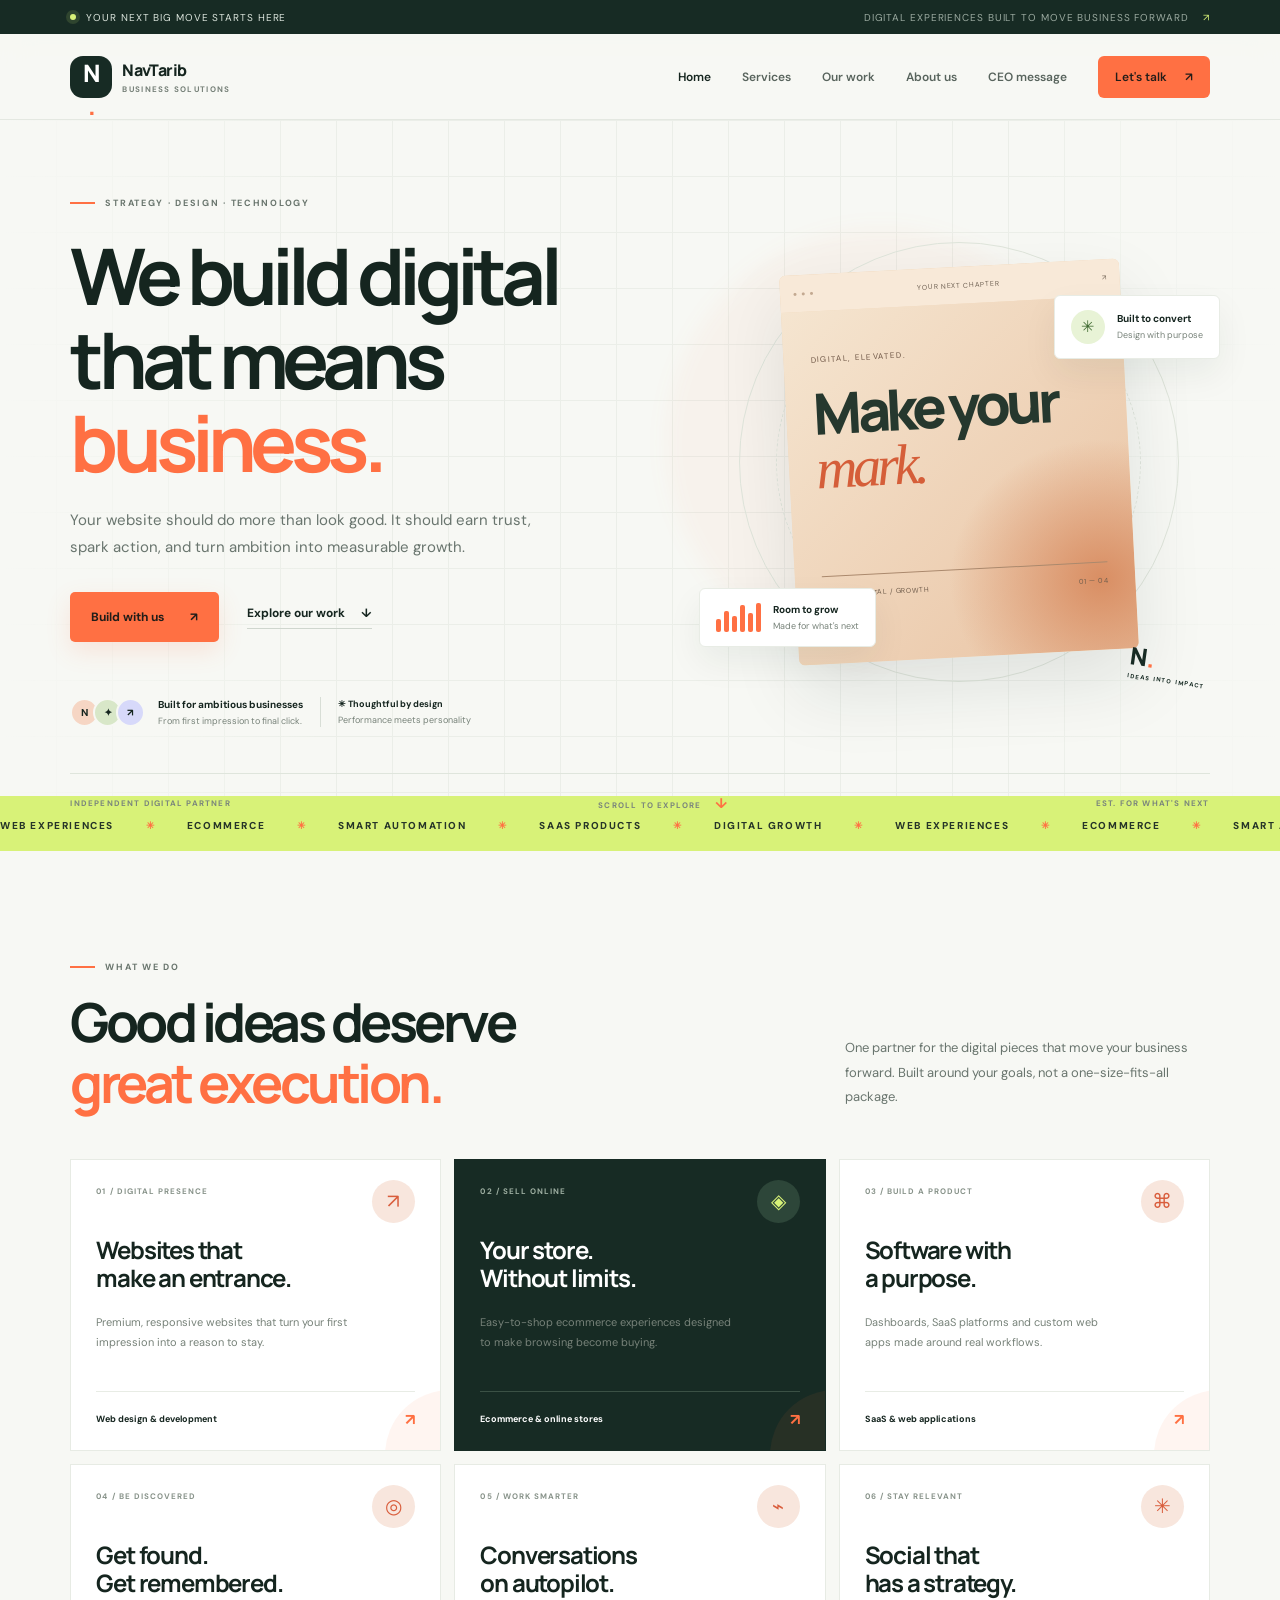
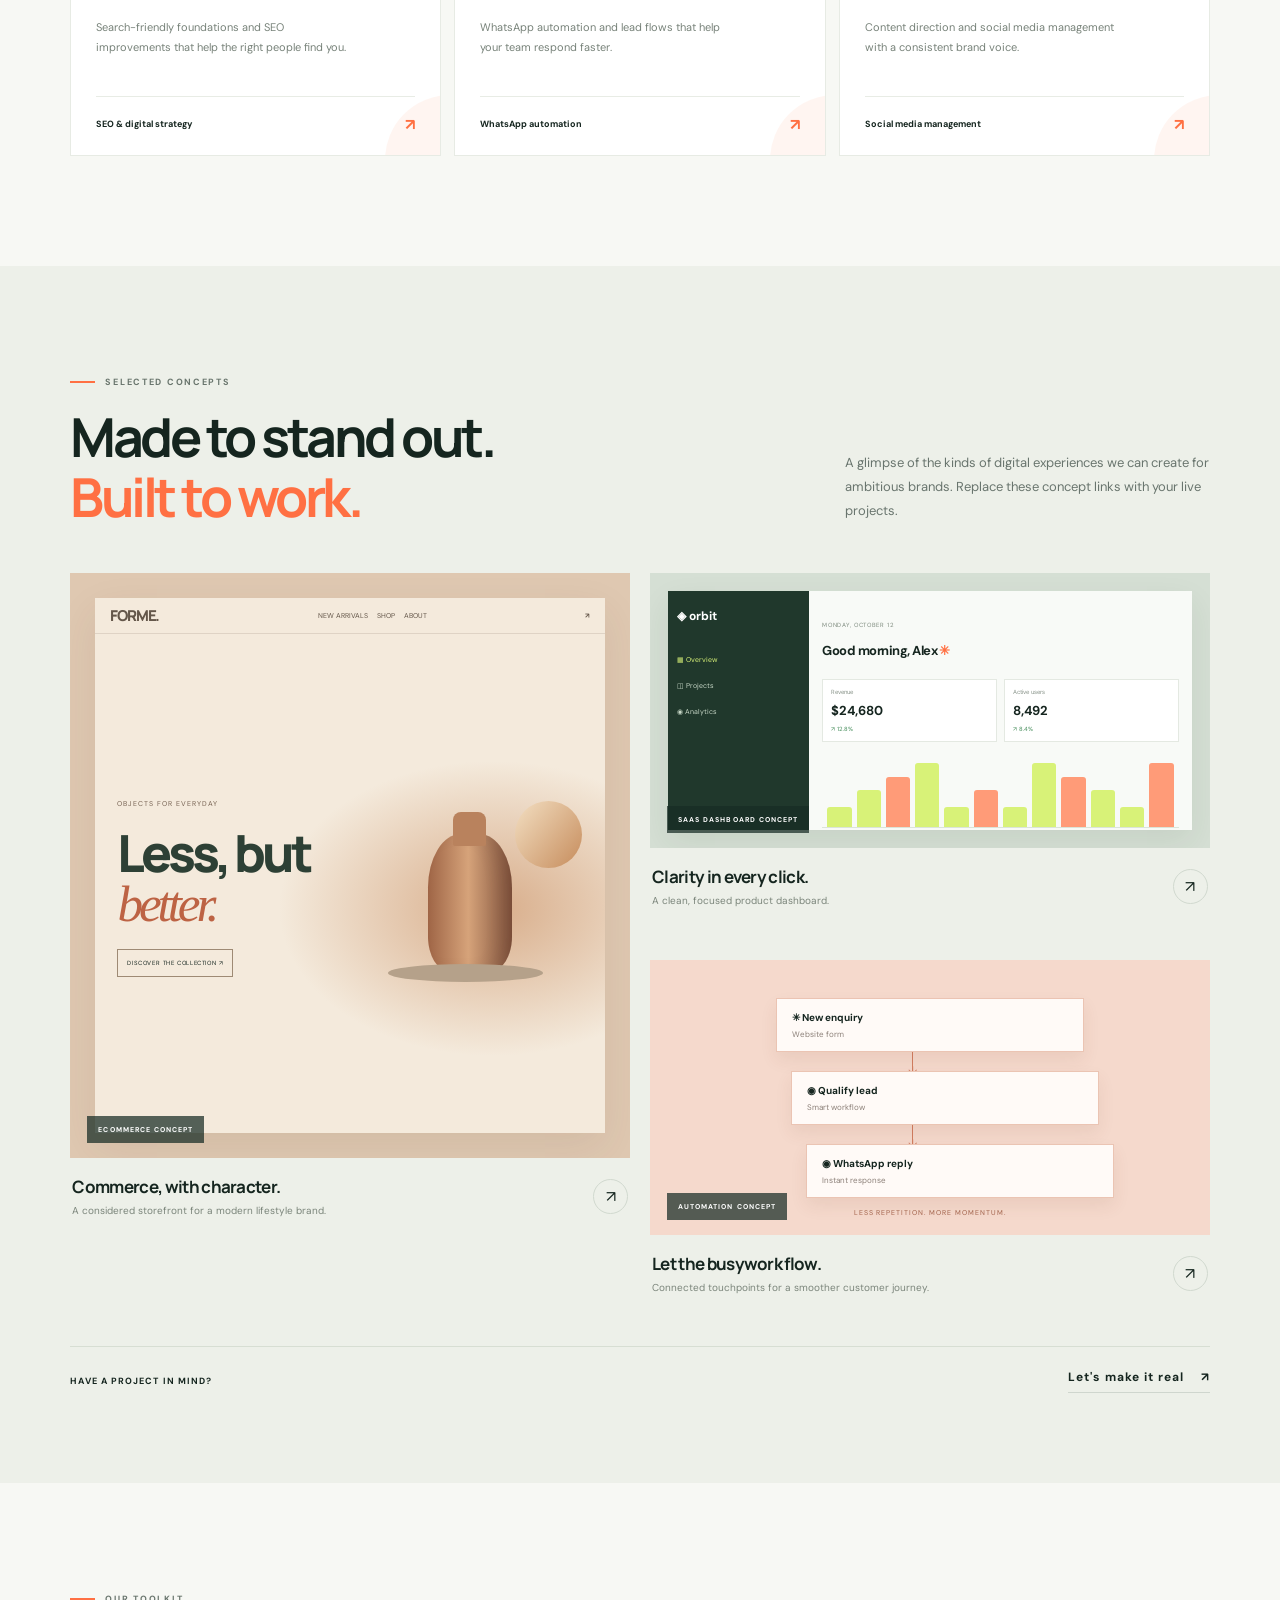
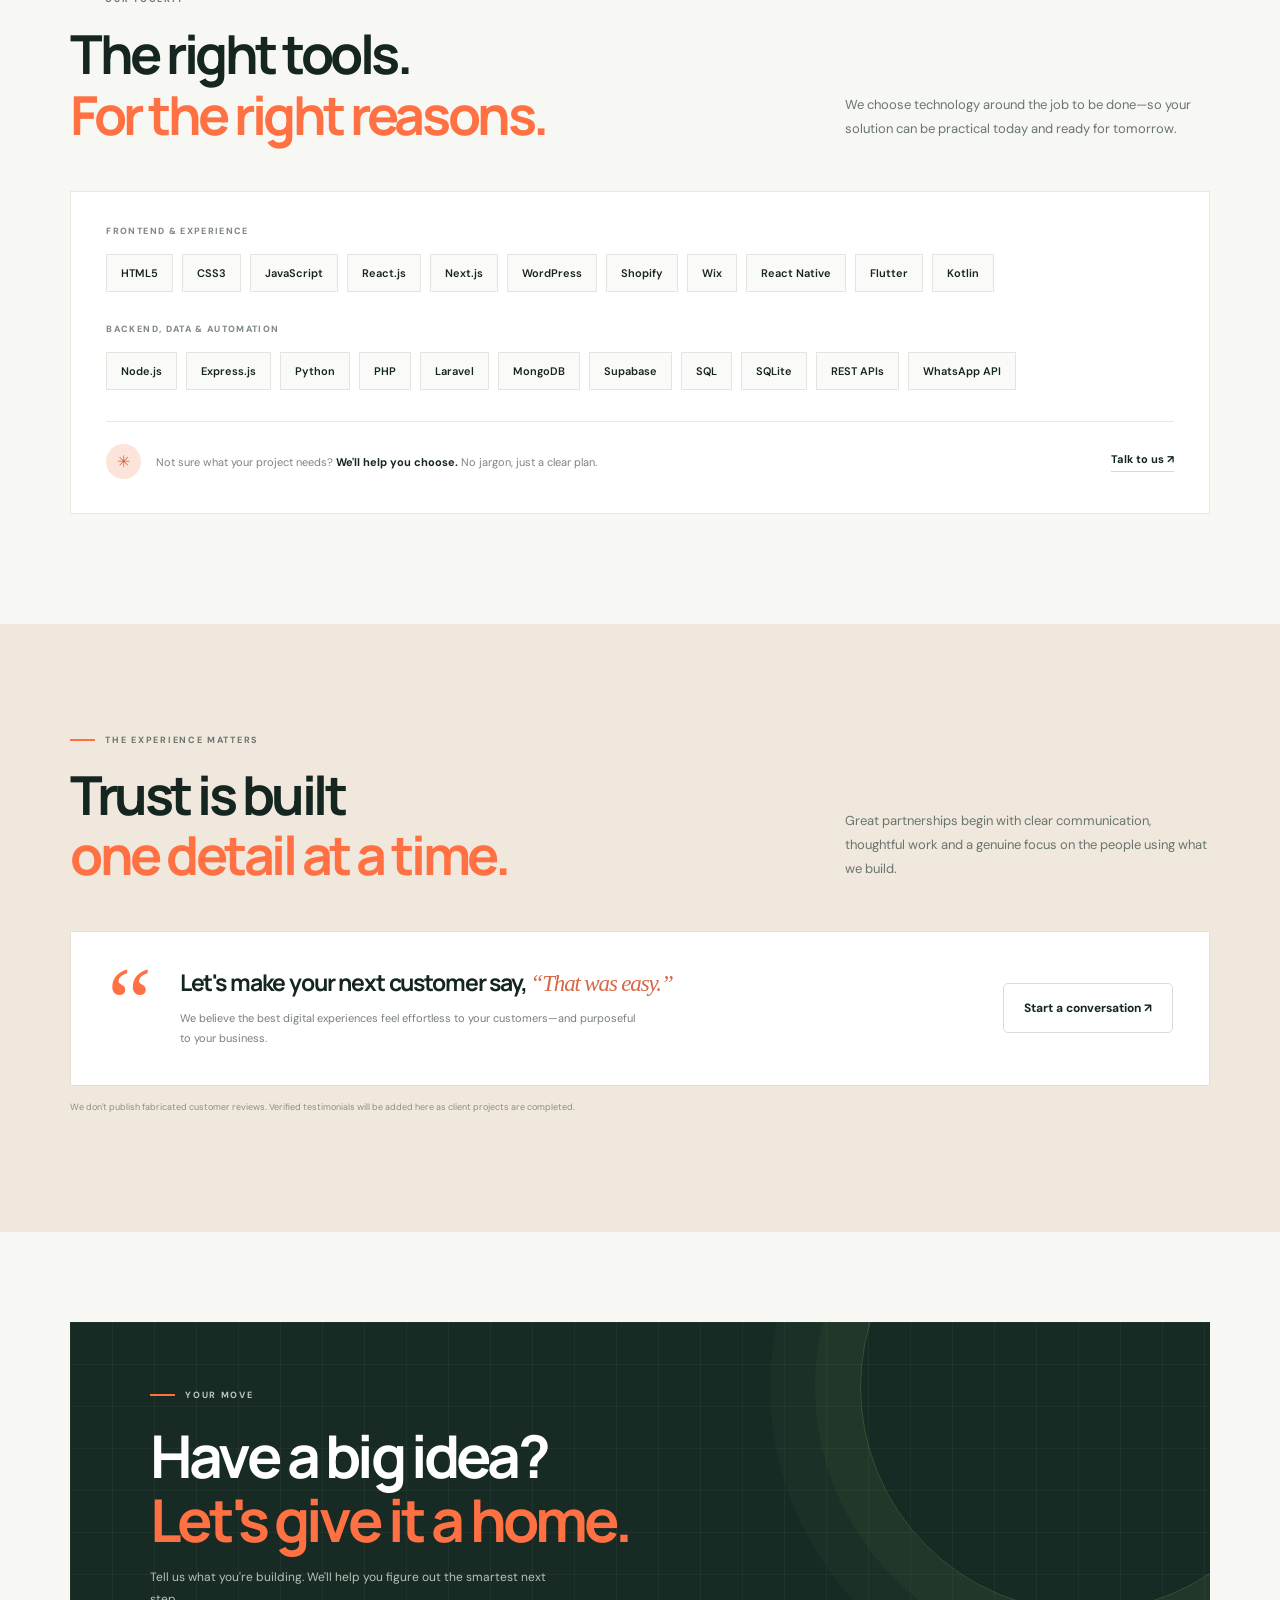
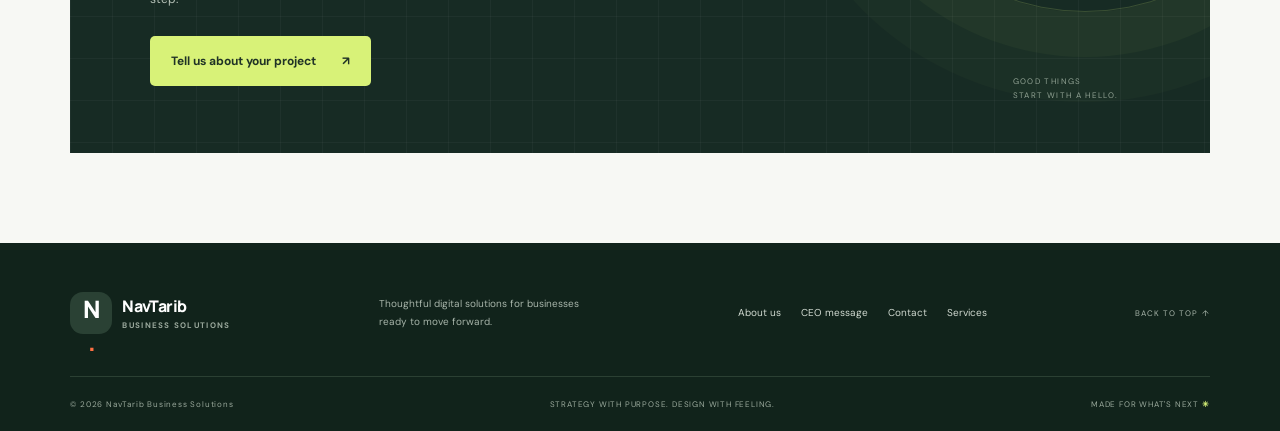
==== index.html @ 59a83b48 "first commit" ====
<!DOCTYPE html>
<html lang="en">
<head>
<meta charset="UTF-8"><meta name="viewport" content="width=device-width, initial-scale=1.0">
<meta name="description" content="NavTarib Business Solutions builds premium websites, ecommerce stores, SaaS products, automation and digital growth systems.">
<title>NavTarib Business Solutions — Digital, Elevated.</title>
<link rel="preconnect" href="https://fonts.googleapis.com"><link rel="preconnect" href="https://fonts.gstatic.com" crossorigin>
<link href="https://fonts.googleapis.com/css2?family=DM+Sans:wght@400;500;600;700&family=Manrope:wght@400;500;600;700;800&display=swap" rel="stylesheet">
<link rel="stylesheet" href="style.css">
</head>
<body>
<div class="announcement"><span class="pulse"></span> Your next big move starts here <span class="announcement-right">Digital experiences built to move business forward <span>↗</span></span></div>
<header class="site-header"><a class="brand" href="index.html"><span class="brand-mark">N<span>.</span></span><span class="brand-copy">NavTarib<small>BUSINESS SOLUTIONS</small></span></a>
<button class="menu-toggle" aria-label="Toggle menu" aria-expanded="false"><i></i><i></i></button>
<nav class="nav"><a class="active" href="index.html">Home</a><a href="#services">Services</a><a href="#work">Our work</a><a href="about.html">About us</a><a href="ceo.html">CEO message</a><a href="contact.html" class="nav-cta">Let's talk <span>↗</span></a></nav></header>
<main>
<section class="hero section-wrap"><div class="hero-grid"></div><div class="hero-copy reveal"><div class="eyebrow"><span class="eyebrow-line"></span> STRATEGY · DESIGN · TECHNOLOGY</div><h1>We build digital<br>that means <em>business.</em></h1><p class="hero-lead">Your website should do more than look good. It should earn trust, spark action, and turn ambition into measurable growth.</p><div class="hero-actions"><a class="btn btn-primary" href="contact.html">Build with us <span>↗</span></a><a class="text-link" href="#work">Explore our work <span>↓</span></a></div><div class="hero-proof"><div class="avatar-stack"><span>N</span><span>✦</span><span>↗</span></div><div><strong>Built for ambitious businesses</strong><small>From first impression to final click.</small></div><div class="proof-divider"></div><div class="proof-rating"><strong>✳ Thoughtful by design</strong><small>Performance meets personality</small></div></div></div>
<div class="hero-visual reveal delay-2"><div class="visual-orbit orbit-one"></div><div class="visual-orbit orbit-two"></div><div class="hero-card main-preview"><div class="preview-top"><span class="preview-dots">● ● ●</span><span>YOUR NEXT CHAPTER</span><span>↗</span></div><div class="preview-content"><div class="preview-kicker">DIGITAL, ELEVATED.</div><div class="preview-head">Make your<br><em>mark.</em></div><div class="preview-bar"></div><div class="preview-foot"><span>BRAND / DIGITAL / GROWTH</span><span>01 — 04</span></div></div></div><div class="float-card float-top"><span class="float-icon">✳</span><div><strong>Built to convert</strong><small>Design with purpose</small></div></div><div class="float-card float-bottom"><div class="mini-chart"><i></i><i></i><i></i><i></i><i></i><i></i></div><div><strong>Room to grow</strong><small>Made for what's next</small></div></div><div class="hero-stamp">N<span>.</span><small>IDEAS INTO IMPACT</small></div></div>
<div class="hero-bottom"><span>INDEPENDENT DIGITAL PARTNER</span><span class="scroll-cue">SCROLL TO EXPLORE <b>↓</b></span><span>EST. FOR WHAT'S NEXT</span></div></section>
<section class="ticker" aria-label="Our capabilities"><div class="ticker-track"><span>WEB EXPERIENCES <b>✳</b> ECOMMERCE <b>✳</b> SMART AUTOMATION <b>✳</b> SAAS PRODUCTS <b>✳</b> DIGITAL GROWTH <b>✳</b> WEB EXPERIENCES <b>✳</b> ECOMMERCE <b>✳</b> SMART AUTOMATION <b>✳</b> SAAS PRODUCTS <b>✳</b> DIGITAL GROWTH <b>✳</b></span></div></section>
<section id="services" class="section-wrap section-pad"><div class="section-heading reveal"><div><div class="eyebrow"><span class="eyebrow-line"></span> WHAT WE DO</div><h2>Good ideas deserve<br><em>great execution.</em></h2></div><p>One partner for the digital pieces that move your business forward. Built around your goals, not a one-size-fits-all package.</p></div>
<div class="services-grid">
<a class="service-card reveal" href="https://cleaninghome.vercel.app"><div class="service-num">01 / DIGITAL PRESENCE</div><div class="service-icon">↗</div><h3>Websites that<br>make an entrance.</h3><p>Premium, responsive websites that turn your first impression into a reason to stay.</p><div class="service-bottom"><span>Web design & development</span><b>↗</b></div><div class="service-glow"></div></a>
<a class="service-card service-dark reveal delay-1" href="https://mart-gravity.vercel.app"><div class="service-num">02 / SELL ONLINE</div><div class="service-icon">◈</div><h3>Your store.<br>Without limits.</h3><p>Easy-to-shop ecommerce experiences designed to make browsing become buying.</p><div class="service-bottom"><span>Ecommerce & online stores</span><b>↗</b></div><div class="service-glow"></div></a>
<a class="service-card reveal delay-2" href="contact.html?service=SaaS"><div class="service-num">03 / BUILD A PRODUCT</div><div class="service-icon">⌘</div><h3>Software with<br>a purpose.</h3><p>Dashboards, SaaS platforms and custom web apps made around real workflows.</p><div class="service-bottom"><span>SaaS & web applications</span><b>↗</b></div><div class="service-glow"></div></a>
<a class="service-card reveal" href="contact.html?service=SEO"><div class="service-num">04 / BE DISCOVERED</div><div class="service-icon">◎</div><h3>Get found.<br>Get remembered.</h3><p>Search-friendly foundations and SEO improvements that help the right people find you.</p><div class="service-bottom"><span>SEO & digital strategy</span><b>↗</b></div><div class="service-glow"></div></a>
<a class="service-card reveal delay-1" href="contact.html?service=WhatsApp%20Automation"><div class="service-num">05 / WORK SMARTER</div><div class="service-icon">⌁</div><h3>Conversations<br>on autopilot.</h3><p>WhatsApp automation and lead flows that help your team respond faster.</p><div class="service-bottom"><span>WhatsApp automation</span><b>↗</b></div><div class="service-glow"></div></a>
<a class="service-card reveal delay-2" href="https://jotdownnotes.vercel.app"><div class="service-num">06 / STAY RELEVANT</div><div class="service-icon">✳</div><h3>Social that<br>has a strategy.</h3><p>Content direction and social media management with a consistent brand voice.</p><div class="service-bottom"><span>Social media management</span><b>↗</b></div><div class="service-glow"></div></a>
</div></section>
<section id="work" class="work-section"><div class="section-wrap section-pad"><div class="section-heading reveal"><div><div class="eyebrow"><span class="eyebrow-line"></span> SELECTED CONCEPTS</div><h2>Made to stand out.<br><em>Built to work.</em></h2></div><p>A glimpse of the kinds of digital experiences we can create for ambitious brands. Replace these concept links with your live projects.</p></div>
<div class="projects-grid">
<a class="project project-large reveal" href="#" data-project="ecommerce"><div class="project-art art-commerce"><div class="art-window"><div class="art-nav"><b>FORME.</b><span>NEW ARRIVALS　 SHOP　 ABOUT</span><b>↗</b></div><div class="art-commerce-body"><div><small>OBJECTS FOR EVERYDAY</small><h3>Less, but<br><i>better.</i></h3><span class="art-pill">DISCOVER THE COLLECTION ↗</span></div><div class="product-sculpture"><div class="sculpture-vase"></div><div class="sculpture-orb"></div><div class="sculpture-base"></div></div></div></div><span class="project-tag">ECOMMERCE CONCEPT</span></div><div class="project-info"><div><h3>Commerce, with character.</h3><p>A considered storefront for a modern lifestyle brand.</p></div><span class="project-arrow">↗</span></div></a>
<a class="project reveal delay-1" href="#" data-project="saas"><div class="project-art art-saas"><div class="saas-window"><div class="saas-sidebar"><b>◈ orbit</b><span>▦ Overview</span><span>◫ Projects</span><span>◉ Analytics</span></div><div class="saas-main"><small>MONDAY, OCTOBER 12</small><h3>Good morning, Alex <span>✳</span></h3><div class="saas-stats"><div><small>Revenue</small><b>$24,680</b><i>↗ 12.8%</i></div><div><small>Active users</small><b>8,492</b><i>↗ 8.4%</i></div></div><div class="chart-bars"><i></i><i></i><i></i><i></i><i></i><i></i><i></i><i></i><i></i><i></i><i></i><i></i></div></div></div><span class="project-tag">SAAS DASHBOARD CONCEPT</span></div><div class="project-info"><div><h3>Clarity in every click.</h3><p>A clean, focused product dashboard.</p></div><span class="project-arrow">↗</span></div></a>
<a class="project reveal" href="#" data-project="automation"><div class="project-art art-automation"><div class="flow-node node-one">✳ New enquiry <small>Website form</small></div><div class="flow-line"></div><div class="flow-node node-two">◉ Qualify lead <small>Smart workflow</small></div><div class="flow-line"></div><div class="flow-node node-three">◉ WhatsApp reply <small>Instant response</small></div><div class="flow-caption">LESS REPETITION. MORE MOMENTUM.</div><span class="project-tag">AUTOMATION CONCEPT</span></div><div class="project-info"><div><h3>Let the busywork flow.</h3><p>Connected touchpoints for a smoother customer journey.</p></div><span class="project-arrow">↗</span></div></a>
</div><div class="work-foot reveal"><span>HAVE A PROJECT IN MIND?</span><a class="text-link" href="contact.html">Let's make it real <span>↗</span></a></div></div></section>
<section class="tech-section section-wrap section-pad"><div class="section-heading reveal"><div><div class="eyebrow"><span class="eyebrow-line"></span> OUR TOOLKIT</div><h2>The right tools.<br><em>For the right reasons.</em></h2></div><p>We choose technology around the job to be done—so your solution can be practical today and ready for tomorrow.</p></div><div class="tech-panel reveal"><div class="tech-label">FRONTEND & EXPERIENCE</div><div class="tech-list"><span>HTML5</span><span>CSS3</span><span>JavaScript</span><span>React.js</span><span>Next.js</span><span>WordPress</span><span>Shopify</span><span>Wix</span><span>React Native</span><span>Flutter</span><span>Kotlin</span></div><div class="tech-label">BACKEND, DATA & AUTOMATION</div><div class="tech-list"><span>Node.js</span><span>Express.js</span><span>Python</span><span>PHP</span><span>Laravel</span><span>MongoDB</span><span>Supabase</span><span>SQL</span><span>SQLite</span><span>REST APIs</span><span>WhatsApp API</span></div><div class="tech-note"><span class="tech-note-icon">✳</span><p>Not sure what your project needs? <strong>We'll help you choose.</strong> No jargon, just a clear plan.</p><a href="contact.html">Talk to us ↗</a></div></div></section>
<section class="testimonial-section"><div class="section-wrap section-pad"><div class="section-heading reveal"><div><div class="eyebrow"><span class="eyebrow-line"></span> THE EXPERIENCE MATTERS</div><h2>Trust is built<br><em>one detail at a time.</em></h2></div><p>Great partnerships begin with clear communication, thoughtful work and a genuine focus on the people using what we build.</p></div><div class="testimonial-note reveal"><div class="quote-mark">“</div><div><h3>Let's make your next customer say, <em>“That was easy.”</em></h3><p>We believe the best digital experiences feel effortless to your customers—and purposeful to your business.</p></div><a class="btn btn-outline" href="contact.html">Start a conversation ↗</a></div><p class="trust-disclaimer">We don't publish fabricated customer reviews. Verified testimonials will be added here as client projects are completed.</p></div></section>
<section class="cta-section section-wrap"><div class="cta-box reveal"><div class="cta-orb"></div><div class="eyebrow"><span class="eyebrow-line"></span> YOUR MOVE</div><h2>Have a big idea?<br><em>Let's give it a home.</em></h2><p>Tell us what you're building. We'll help you figure out the smartest next step.</p><a class="btn btn-light" href="contact.html">Tell us about your project <span>↗</span></a><span class="cta-side-note">GOOD THINGS<br>START WITH A HELLO.</span></div></section>
</main>
<footer class="footer"><div class="footer-main section-wrap"><a class="brand brand-footer" href="index.html"><span class="brand-mark">N<span>.</span></span><span class="brand-copy">NavTarib<small>BUSINESS SOLUTIONS</small></span></a><p>Thoughtful digital solutions for businesses ready to move forward.</p><div class="footer-links"><a href="about.html">About us</a><a href="ceo.html">CEO message</a><a href="contact.html">Contact</a><a href="#services">Services</a></div><a class="back-top" href="#">BACK TO TOP ↑</a></div><div class="footer-bottom section-wrap"><span>© <span id="year"></span> NavTarib Business Solutions</span><span>STRATEGY WITH PURPOSE. DESIGN WITH FEELING.</span><span>MADE FOR WHAT'S NEXT <b>✳</b></span></div></footer>
<script src="script.js"></script></body></html>
---- style.css ----
:root {
  --ink: #15251f;
  --muted: #69756e;
  --paper: #f7f8f4;
  --white: #fff;
  --orange: #ff7043;
  --orange2: #ff9168;
  --line: #e1e6df;
  --dark: #172b24;
  --lime: #d8f278;
  --font: "DM Sans", sans-serif;
  --display: "Manrope", sans-serif;
}
* {
  box-sizing: border-box;
}
html {
  scroll-behavior: smooth;
  scroll-padding-top: 100px;
}
body {
  margin: 0;
  background: var(--paper);
  color: var(--ink);
  font-family: var(--font);
  -webkit-font-smoothing: antialiased;
}
body.menu-open {
  overflow: hidden;
}
a {
  color: inherit;
  text-decoration: none;
}
button,
input,
textarea,
select {
  font: inherit;
}
.announcement {
  height: 34px;
  background: var(--dark);
  color: #dce5dd;
  padding: 0 max(5.5vw, 24px);
  display: flex;
  align-items: center;
  gap: 10px;
  font-size: 10px;
  letter-spacing: 0.09em;
  text-transform: uppercase;
}
.announcement-right {
  margin-left: auto;
  color: #9baaa0;
}
.announcement-right span {
  color: var(--lime);
  margin-left: 10px;
}
.pulse {
  width: 6px;
  height: 6px;
  background: var(--lime);
  border-radius: 50%;
  box-shadow: 0 0 0 4px #d8f27820;
}
.site-header {
  height: 86px;
  padding: 0 max(5.5vw, 24px);
  display: flex;
  align-items: center;
  justify-content: space-between;
  border-bottom: 1px solid #e4e8e1;
  background: #f7f8f4ed;
  position: sticky;
  top: 0;
  z-index: 20;
  backdrop-filter: blur(16px);
}
.brand {
  display: flex;
  align-items: center;
  gap: 10px;
}
.brand-mark {
  width: 42px;
  height: 42px;
  background: var(--dark);
  color: white;
  display: grid;
  place-items: center;
  font: 800 24px var(--display);
  border-radius: 13px;
  letter-spacing: -0.08em;
}
.brand-mark span {
  color: var(--orange);
}
.brand-copy {
  font: 800 16px var(--display);
  letter-spacing: -0.04em;
}
.brand-copy small {
  display: block;
  font: 700 8px var(--font);
  letter-spacing: 0.16em;
  color: #768078;
  margin-top: 3px;
}
.nav {
  display: flex;
  align-items: center;
  gap: 31px;
  font-size: 12px;
  font-weight: 600;
  color: #58645d;
}
.nav > a:not(.nav-cta) {
  transition: color 0.2s;
}
.nav > a:hover,
.nav > a.active {
  color: var(--ink);
}
.nav-cta {
  padding: 13px 17px;
  background: var(--orange);
  border-radius: 6px;
  color: #241d19 !important;
  transition:
    transform 0.25s,
    background 0.25s;
}
.nav-cta:hover {
  background: var(--orange2);
  transform: translateY(-2px);
}
.nav-cta span {
  margin-left: 15px;
}
.menu-toggle {
  display: none;
  background: none;
  border: 0;
}
.section-wrap {
  width: min(1180px, 89%);
  margin-inline: auto;
}
.hero {
  min-height: 650px;
  padding-top: 77px;
  position: relative;
  display: grid;
  grid-template-columns: 1fr 0.88fr;
  align-items: center;
  gap: 6%;
  isolation: isolate;
}
.hero-grid {
  position: absolute;
  inset: 0 -6.2%;
  z-index: -2;
  opacity: 0.48;
  background-image:
    linear-gradient(#dfe5dc 1px, transparent 1px),
    linear-gradient(90deg, #dfe5dc 1px, transparent 1px);
  background-size: 56px 56px;
  mask-image: linear-gradient(
    90deg,
    transparent,
    black 25%,
    black 80%,
    transparent
  );
}
.hero:before {
  content: "";
  position: absolute;
  width: 430px;
  height: 430px;
  background: #ff70430b;
  filter: blur(10px);
  border-radius: 50%;
  right: 10%;
  top: 16%;
  z-index: -1;
}
.eyebrow {
  display: flex;
  align-items: center;
  gap: 10px;
  font-size: 9px;
  letter-spacing: 0.19em;
  font-weight: 700;
  color: #69756d;
}
.eyebrow-line {
  width: 25px;
  height: 2px;
  background: var(--orange);
  display: inline-block;
}
.hero h1,
.inner-hero h1,
.contact-intro h1 {
  font: 700 clamp(49px, 6.1vw, 79px)/1.07 var(--display);
  letter-spacing: -0.075em;
  margin: 25px 0 22px;
}
.hero h1 em,
.section-heading h2 em,
.inner-hero h1 em,
.story-statement h2 em,
.cta-box h2 em,
.contact-intro h1 em {
  font-style: normal;
  color: var(--orange);
}
.hero-lead {
  max-width: 480px;
  color: var(--muted);
  font-size: 15px;
  line-height: 1.85;
}
.hero-actions {
  display: flex;
  align-items: center;
  gap: 28px;
  margin-top: 30px;
}
.btn {
  display: inline-flex;
  align-items: center;
  justify-content: center;
  gap: 26px;
  padding: 16px 20px;
  font-size: 12px;
  font-weight: 700;
  border: 1px solid transparent;
  border-radius: 5px;
  transition:
    transform 0.25s,
    background 0.25s,
    box-shadow 0.25s;
  cursor: pointer;
}
.btn:hover {
  transform: translateY(-3px);
}
.btn-primary {
  background: var(--orange);
  color: #211d19;
  box-shadow: 0 9px 25px #ff704325;
}
.btn-primary:hover {
  background: var(--orange2);
  box-shadow: 0 12px 30px #ff704345;
}
.text-link {
  font-size: 12px;
  font-weight: 700;
  display: inline-flex;
  gap: 16px;
  align-items: center;
  border-bottom: 1px solid #cfd6ce;
  padding: 0 0 7px;
  transition: gap 0.2s;
}
.text-link:hover {
  gap: 23px;
}
.hero-proof {
  display: flex;
  align-items: center;
  gap: 13px;
  margin-top: 55px;
}
.avatar-stack {
  display: flex;
}
.avatar-stack span {
  width: 29px;
  height: 29px;
  border-radius: 50%;
  border: 2px solid var(--paper);
  display: grid;
  place-items: center;
  margin-left: -6px;
  background: #d8e7c8;
  font-size: 10px;
  font-weight: 800;
}
.avatar-stack span:first-child {
  margin-left: 0;
  background: #f6d6c4;
}
.avatar-stack span:last-child {
  background: #d7d9fa;
}
.hero-proof strong,
.float-card strong {
  display: block;
  font-size: 10px;
}
.hero-proof small,
.float-card small {
  display: block;
  color: #778279;
  font-size: 9px;
  margin-top: 4px;
}
.proof-divider {
  height: 30px;
  width: 1px;
  background: #d8ded6;
  margin: 0 4px;
}
.proof-rating strong {
  font-size: 9px;
}
.hero-visual {
  height: 475px;
  position: relative;
  display: grid;
  place-items: center;
}
.visual-orbit {
  position: absolute;
  border: 1px solid #dfe5db;
  border-radius: 50%;
  width: 440px;
  height: 440px;
  animation: spin 45s linear infinite;
}
.orbit-two {
  width: 365px;
  height: 365px;
  border-style: dashed;
  animation-direction: reverse;
  animation-duration: 55s;
}
.main-preview {
  position: relative;
  width: min(340px, 80%);
  height: 390px;
  background: #f1d9bd;
  border-radius: 6px;
  box-shadow: 0 30px 70px #172b241a;
  overflow: hidden;
  transform: rotate(-3deg);
  animation: float 7s ease-in-out infinite;
}
.preview-top {
  height: 37px;
  background: #f8e9d8;
  display: flex;
  align-items: center;
  justify-content: space-between;
  padding: 0 13px;
  font-size: 7px;
  letter-spacing: 0.1em;
  color: #726456;
}
.preview-dots {
  font-size: 7px;
  color: #c3a991;
  letter-spacing: 1px;
}
.preview-content {
  padding: 43px 27px;
  height: calc(100% - 37px);
  background:
    radial-gradient(ellipse at 90% 80%, #d98e63 0, transparent 35%),
    linear-gradient(135deg, #f5e5d0, #e9c3a3);
}
.preview-kicker {
  font-size: 8px;
  letter-spacing: 0.17em;
  color: #6f5746;
}
.preview-head {
  font: 800 57px/0.95 var(--display);
  letter-spacing: -0.08em;
  margin-top: 21px;
  color: #26382e;
}
.preview-head em {
  font-family: Georgia, serif;
  font-weight: 400;
  color: #d55e39;
}
.preview-bar {
  height: 1px;
  background: #ab896d;
  margin-top: 80px;
}
.preview-foot {
  display: flex;
  justify-content: space-between;
  font-size: 7px;
  letter-spacing: 0.08em;
  margin-top: 13px;
  color: #715e4d;
}
.float-card {
  position: absolute;
  background: #fff;
  padding: 14px 16px;
  display: flex;
  align-items: center;
  gap: 12px;
  border: 1px solid #e8ece5;
  border-radius: 6px;
  box-shadow: 0 15px 35px #172b2410;
  animation: float 6s ease-in-out infinite;
}
.float-top {
  top: 70px;
  right: -10px;
}
.float-bottom {
  bottom: 53px;
  left: -9px;
  animation-delay: -2s;
}
.float-icon {
  width: 34px;
  height: 34px;
  border-radius: 50%;
  background: #e8f3d6;
  display: grid;
  place-items: center;
  color: #3f6a31;
}
.mini-chart {
  display: flex;
  align-items: end;
  gap: 3px;
  height: 29px;
}
.mini-chart i {
  width: 5px;
  background: var(--orange);
  height: 45%;
  border-radius: 2px;
}
.mini-chart i:nth-child(2) {
  height: 70%;
}
.mini-chart i:nth-child(3) {
  height: 53%;
}
.mini-chart i:nth-child(4) {
  height: 90%;
}
.mini-chart i:nth-child(5) {
  height: 65%;
}
.mini-chart i:nth-child(6) {
  height: 100%;
}
.hero-stamp {
  position: absolute;
  right: 2px;
  bottom: 15px;
  font: 800 24px var(--display);
  color: var(--dark);
  transform: rotate(8deg);
}
.hero-stamp span {
  color: var(--orange);
}
.hero-stamp small {
  display: block;
  font: 700 6px var(--font);
  letter-spacing: 0.2em;
}
.hero-bottom {
  grid-column: 1/-1;
  display: flex;
  justify-content: space-between;
  align-items: center;
  padding: 20px 0;
  border-top: 1px solid #dfe5dc;
  margin-top: 10px;
  font-size: 8px;
  font-weight: 700;
  letter-spacing: 0.15em;
  color: #7a857c;
}
.scroll-cue b {
  color: var(--orange);
  font-size: 14px;
  margin-left: 10px;
}
.ticker {
  background: var(--lime);
  overflow: hidden;
  padding: 17px 0;
  color: #263528;
}
.ticker-track {
  white-space: nowrap;
  animation: ticker 32s linear infinite;
}
.ticker-track span {
  font-size: 10px;
  font-weight: 800;
  letter-spacing: 0.16em;
}
.ticker-track b {
  margin: 0 28px;
  color: #ff7043;
}
.section-pad {
  padding-top: 110px;
  padding-bottom: 110px;
}
.section-heading {
  display: flex;
  align-items: end;
  justify-content: space-between;
  gap: 40px;
  margin-bottom: 45px;
}
.section-heading h2,
.story-statement h2 {
  font: 700 clamp(36px, 4.2vw, 54px)/1.13 var(--display);
  letter-spacing: -0.065em;
  margin: 19px 0 0;
}
.section-heading > p {
  max-width: 365px;
  color: var(--muted);
  font-size: 13px;
  line-height: 1.85;
  margin: 0 0 5px;
}
.services-grid {
  display: grid;
  grid-template-columns: repeat(3, 1fr);
  gap: 13px;
}
.service-card {
  min-height: 292px;
  background: #fff;
  border: 1px solid #e7ebe4;
  padding: 26px 25px 20px;
  position: relative;
  overflow: hidden;
  display: flex;
  flex-direction: column;
  transition:
    transform 0.35s,
    border-color 0.3s,
    box-shadow 0.3s;
}
.service-card:hover {
  transform: translateY(-7px);
  border-color: #ffb29b;
  box-shadow: 0 20px 45px #172b240b;
}
.service-dark {
  background: var(--dark);
  color: white;
  border-color: var(--dark);
}
.service-dark p {
  color: #b2beb4;
}
.service-num {
  font-size: 8px;
  letter-spacing: 0.13em;
  font-weight: 700;
  color: #88938a;
}
.service-dark .service-num {
  color: #9eafa2;
}
.service-icon {
  position: absolute;
  right: 25px;
  top: 20px;
  width: 43px;
  height: 43px;
  border-radius: 50%;
  display: grid;
  place-items: center;
  background: #f8e6dd;
  color: #d95d3c;
  font-size: 20px;
}
.service-dark .service-icon {
  background: #2d4639;
  color: var(--lime);
}
.service-card h3 {
  font: 700 24px/1.18 var(--display);
  letter-spacing: -0.05em;
  margin: 40px 0 10px;
  position: relative;
}
.service-card p {
  font-size: 11px;
  line-height: 1.8;
  color: #778279;
  max-width: 260px;
  position: relative;
}
.service-bottom {
  display: flex;
  justify-content: space-between;
  align-items: center;
  margin-top: auto;
  padding-top: 17px;
  border-top: 1px solid #e8ece5;
  font-size: 9px;
  font-weight: 700;
}
.service-dark .service-bottom {
  border-color: #3b5145;
}
.service-bottom b {
  font-size: 16px;
  color: var(--orange);
  transition: transform 0.2s;
}
.service-card:hover .service-bottom b {
  transform: translate(3px, -3px);
}
.service-glow {
  position: absolute;
  width: 130px;
  height: 130px;
  border-radius: 50%;
  background: #ff704312;
  right: -75px;
  bottom: -70px;
  transition: transform 0.4s;
}
.service-card:hover .service-glow {
  transform: scale(2.5);
}
.work-section {
  background: #edf0e9;
}
.work-section .section-pad {
  padding-bottom: 90px;
}
.projects-grid {
  display: grid;
  grid-template-columns: 1fr 1fr;
  gap: 36px 20px;
}
.project {
  display: block;
  min-width: 0;
}
.project-large {
  grid-row: span 2;
}
.project-art {
  height: 275px;
  position: relative;
  overflow: hidden;
  display: flex;
  align-items: center;
  justify-content: center;
}
.project-large .project-art {
  height: 585px;
}
.art-commerce {
  background: #dfc8b1;
}
.art-window {
  position: absolute;
  inset: 25px;
  background: #f4eadc;
  box-shadow: 0 15px 40px #493a2a17;
  overflow: hidden;
}
.art-nav {
  height: 36px;
  border-bottom: 1px solid #dfd3c5;
  display: flex;
  align-items: center;
  justify-content: space-between;
  padding: 0 15px;
  font-size: 7px;
  color: #64574a;
}
.art-nav b:first-child {
  font: 800 15px var(--display);
  letter-spacing: -0.08em;
}
.art-commerce-body {
  height: calc(100% - 36px);
  padding: 37px 22px;
  display: flex;
  justify-content: space-between;
  align-items: center;
  background:
    radial-gradient(ellipse at 78% 55%, #d8ad8a 0, transparent 38%), #f4eadc;
}
.art-commerce-body small {
  font-size: 7px;
  letter-spacing: 0.14em;
  color: #786454;
}
.art-commerce-body h3 {
  font: 800 clamp(32px, 4vw, 58px)/0.95 var(--display);
  letter-spacing: -0.08em;
  color: #2d4035;
  margin: 17px 0 20px;
}
.art-commerce-body h3 i {
  font-family: Georgia, serif;
  color: #bd6344;
  font-weight: 400;
}
.art-pill {
  display: inline-block;
  border: 1px solid #9e8a74;
  padding: 9px;
  font-size: 6px;
  letter-spacing: 0.1em;
}
.product-sculpture {
  position: relative;
  width: 45%;
  height: 230px;
}
.sculpture-vase {
  position: absolute;
  bottom: 28px;
  left: 26%;
  width: 84px;
  height: 137px;
  border-radius: 39% 39% 25% 25%;
  background: linear-gradient(90deg, #9f6546, #d6a37a 48%, #7f513b);
  box-shadow: inset -12px 0 15px #4c2d221c;
}
.sculpture-vase:before {
  content: "";
  position: absolute;
  width: 33px;
  height: 34px;
  top: -22px;
  left: 25px;
  background: #b9825d;
  border-radius: 8px 8px 2px 2px;
}
.sculpture-orb {
  position: absolute;
  width: 67px;
  height: 67px;
  border-radius: 50%;
  background: linear-gradient(130deg, #f3dfc2, #c68c5c);
  top: 32px;
  right: 1px;
}
.sculpture-base {
  position: absolute;
  bottom: 17px;
  left: 7%;
  width: 155px;
  height: 18px;
  background: #b5a18a;
  border-radius: 50%;
}
.project-tag {
  position: absolute;
  bottom: 15px;
  left: 17px;
  color: #fff;
  font-size: 7px;
  letter-spacing: 0.15em;
  font-weight: 700;
  background: #172b24b8;
  padding: 9px 11px;
}
.art-saas {
  background: #d5dfd4;
}
.saas-window {
  position: absolute;
  inset: 18px;
  background: #f8faf7;
  display: flex;
  box-shadow: 0 12px 30px #273b2a15;
}
.saas-sidebar {
  width: 27%;
  background: #20382c;
  color: #c8d8c8;
  display: flex;
  flex-direction: column;
  gap: 17px;
  padding: 17px 9px;
  font-size: 7px;
}
.saas-sidebar b {
  color: white;
  font-size: 12px;
  margin-bottom: 14px;
}
.saas-sidebar span:first-of-type {
  color: #d8f278;
}
.saas-main {
  padding: 20px 13px;
  flex: 1;
  min-width: 0;
}
.saas-main > small {
  font-size: 6px;
  color: #7c897d;
  letter-spacing: 0.1em;
}
.saas-main h3 {
  font-size: 13px;
  letter-spacing: -0.04em;
  margin: 10px 0 20px;
}
.saas-main h3 span {
  color: #ff7043;
}
.saas-stats {
  display: flex;
  gap: 7px;
}
.saas-stats div {
  background: white;
  border: 1px solid #e4e9e2;
  padding: 8px;
  flex: 1;
  min-width: 0;
}
.saas-stats small,
.saas-stats b,
.saas-stats i {
  display: block;
}
.saas-stats small {
  font-size: 6px;
  color: #89948a;
}
.saas-stats b {
  font-size: 13px;
  margin: 6px 0;
}
.saas-stats i {
  font-size: 6px;
  color: #438c59;
  font-style: normal;
}
.chart-bars {
  height: 68px;
  display: flex;
  align-items: end;
  gap: 5px;
  border-bottom: 1px solid #dbe4d9;
  margin-top: 18px;
  padding: 0 5px;
}
.chart-bars i {
  flex: 1;
  background: #d8f278;
  height: 30%;
  border-radius: 3px 3px 0 0;
}
.chart-bars i:nth-child(3n) {
  height: 75%;
  background: #ff9b78;
}
.chart-bars i:nth-child(2n) {
  height: 55%;
}
.chart-bars i:nth-child(4n) {
  height: 95%;
}
.art-automation {
  background: #f5d9cc;
  flex-direction: column;
  gap: 0;
}
.flow-node {
  width: 55%;
  background: #fffaf7;
  border: 1px solid #ebc4b3;
  padding: 12px 15px;
  font-size: 10px;
  font-weight: 700;
  box-shadow: 0 8px 16px #6d382015;
  z-index: 1;
}
.flow-node small {
  display: block;
  font-size: 8px;
  color: #8c8079;
  font-weight: 400;
  margin-top: 5px;
}
.node-two {
  margin-left: 30px;
}
.node-three {
  margin-left: 60px;
}
.flow-line {
  height: 19px;
  width: 1px;
  background: #d17d60;
  margin-left: -35px;
  position: relative;
}
.flow-line:after {
  content: "↓";
  position: absolute;
  bottom: -6px;
  left: -4px;
  color: #d17d60;
  font-size: 11px;
}
.flow-caption {
  position: absolute;
  bottom: 18px;
  font-size: 7px;
  letter-spacing: 0.14em;
  color: #a2634b;
}
.project-info {
  display: flex;
  justify-content: space-between;
  align-items: center;
  padding: 17px 2px;
}
.project-info h3 {
  font: 700 17px var(--display);
  letter-spacing: -0.04em;
  margin: 0 0 6px;
}
.project-info p {
  font-size: 10px;
  color: #7b857b;
  margin: 0;
}
.project-arrow {
  width: 35px;
  height: 35px;
  border: 1px solid #d1d9cf;
  border-radius: 50%;
  display: grid;
  place-items: center;
  transition: all 0.2s;
}
.project:hover .project-arrow {
  background: var(--orange);
  border-color: var(--orange);
  transform: rotate(45deg);
}
.work-foot {
  border-top: 1px solid #d7ded3;
  margin-top: 35px;
  padding-top: 22px;
  display: flex;
  align-items: center;
  justify-content: space-between;
  font-size: 9px;
  letter-spacing: 0.12em;
  font-weight: 700;
}
.tech-panel {
  background: #fff;
  border: 1px solid #e5eae2;
  padding: 33px 35px;
}
.tech-label {
  font-size: 9px;
  font-weight: 800;
  letter-spacing: 0.15em;
  color: #7e897f;
  margin-bottom: 17px;
}
.tech-list {
  display: flex;
  flex-wrap: wrap;
  gap: 9px;
  margin-bottom: 31px;
}
.tech-list span {
  border: 1px solid #e1e7de;
  padding: 11px 14px;
  font-size: 11px;
  font-weight: 600;
  background: #fafbf8;
  transition:
    background 0.2s,
    border-color 0.2s,
    transform 0.2s;
}
.tech-list span:hover {
  background: #eaf3d8;
  border-color: #c4d9a2;
  transform: translateY(-2px);
}
.tech-note {
  border-top: 1px solid #e7ebe5;
  padding-top: 22px;
  display: flex;
  align-items: center;
  gap: 15px;
}
.tech-note-icon {
  width: 35px;
  height: 35px;
  border-radius: 50%;
  background: #fce4da;
  color: #dd6543;
  display: grid;
  place-items: center;
}
.tech-note p {
  font-size: 11px;
  color: #7b857c;
  flex: 1;
}
.tech-note p strong {
  color: var(--ink);
}
.tech-note > a {
  font-size: 11px;
  font-weight: 700;
  border-bottom: 1px solid #d4dbd1;
  padding-bottom: 5px;
}
.testimonial-section {
  background: #f0e7dd;
}
.testimonial-note {
  padding: 36px;
  background: #fff;
  display: flex;
  align-items: center;
  gap: 28px;
  border: 1px solid #eaded1;
}
.quote-mark {
  font:
    100px/0.7 Georgia,
    serif;
  color: var(--orange);
  align-self: flex-start;
}
.testimonial-note > div:nth-child(2) {
  flex: 1;
}
.testimonial-note h3 {
  font: 700 23px/1.3 var(--display);
  letter-spacing: -0.05em;
  margin: 0 0 10px;
}
.testimonial-note h3 em {
  font-family: Georgia, serif;
  font-weight: 400;
  color: #d86745;
}
.testimonial-note p {
  font-size: 11px;
  color: #778078;
  line-height: 1.8;
  margin: 0;
  max-width: 460px;
}
.btn-outline {
  border-color: #d6ded4;
  background: transparent;
  white-space: nowrap;
}
.btn-outline:hover {
  background: #f7f8f4;
}
.trust-disclaimer {
  font-size: 9px;
  color: #8a8e85;
  margin-top: 15px;
}
.cta-section {
  padding-top: 90px;
  padding-bottom: 90px;
}
.cta-box {
  background: var(--dark);
  color: white;
  padding: 67px 7%;
  position: relative;
  overflow: hidden;
  isolation: isolate;
}
.cta-box:before {
  content: "";
  position: absolute;
  inset: 0;
  background-image:
    linear-gradient(#ffffff09 1px, transparent 1px),
    linear-gradient(90deg, #ffffff09 1px, transparent 1px);
  background-size: 42px 42px;
  z-index: -1;
}
.cta-orb {
  position: absolute;
  right: -100px;
  top: -160px;
  width: 450px;
  height: 450px;
  border-radius: 50%;
  border: 1px solid #d8f2782e;
  box-shadow:
    0 0 0 45px #d8f27809,
    0 0 0 90px #d8f27806;
  z-index: -1;
}
.cta-box .eyebrow {
  color: #bdc9bd;
}
.cta-box h2 {
  font: 700 clamp(37px, 5vw, 59px)/1.1 var(--display);
  letter-spacing: -0.065em;
  margin: 23px 0 14px;
}
.cta-box > p {
  font-size: 12px;
  color: #b6c2b8;
  max-width: 420px;
  line-height: 1.8;
  margin-bottom: 25px;
}
.btn-light {
  background: var(--lime);
  color: #203326;
}
.btn-light:hover {
  background: #e5ff9c;
}
.cta-side-note {
  position: absolute;
  right: 8%;
  bottom: 50px;
  color: #90a193;
  font-size: 8px;
  letter-spacing: 0.17em;
  line-height: 1.8;
}
.footer {
  background: #11231b;
  color: #fff;
}
.footer-main {
  padding-top: 42px;
  padding-bottom: 35px;
  display: flex;
  align-items: center;
  justify-content: space-between;
  gap: 25px;
}
.brand-footer .brand-mark {
  background: #2a4134;
}
.brand-footer .brand-copy small {
  color: #9ba99d;
}
.footer-main > p {
  font-size: 10px;
  color: #a7b4a9;
  max-width: 210px;
  line-height: 1.8;
}
.footer-links {
  display: flex;
  gap: 20px;
  font-size: 10px;
  color: #d0d9d0;
}
.footer-links a:hover {
  color: var(--lime);
}
.back-top {
  font-size: 8px;
  letter-spacing: 0.13em;
  color: #a7b4a9;
}
.footer-bottom {
  border-top: 1px solid #2b4033;
  min-height: 55px;
  display: flex;
  align-items: center;
  justify-content: space-between;
  font-size: 8px;
  letter-spacing: 0.1em;
  color: #9aa99c;
}
.footer-bottom b {
  color: var(--lime);
}
.inner-hero {
  padding-top: 100px;
  padding-bottom: 45px;
  min-height: 420px;
  position: relative;
  background-image:
    linear-gradient(#dfe5dc80 1px, transparent 1px),
    linear-gradient(90deg, #dfe5dc80 1px, transparent 1px);
  background-size: 55px 55px;
  background-position: 0 40px;
}
.inner-hero h1 {
  font-size: clamp(52px, 7vw, 86px);
  margin-top: 28px;
}
.inner-hero > p {
  max-width: 550px;
  color: var(--muted);
  font-size: 15px;
  line-height: 1.9;
}
.inner-hero-bottom {
  display: flex;
  justify-content: space-between;
  margin-top: 75px;
  padding-top: 17px;
  border-top: 1px solid #d9e0d6;
  font-size: 8px;
  letter-spacing: 0.16em;
  font-weight: 700;
  color: #7d887e;
}
.about-story {
  display: grid;
  grid-template-columns: 1fr 1fr;
  gap: 10%;
  border-top: 1px solid var(--line);
}
.story-copy {
  padding-top: 34px;
}
.story-copy p {
  font-size: 14px;
  color: #68746b;
  line-height: 2;
  margin-top: 0;
  margin-bottom: 22px;
}
.story-copy .text-link {
  margin-top: 10px;
}
.values-section {
  background: #edf0e9;
}
.values-grid {
  display: grid;
  grid-template-columns: repeat(3, 1fr);
  gap: 15px;
}
.value-card {
  background: #fff;
  padding: 29px;
  min-height: 205px;
  border: 1px solid #e1e8de;
}
.value-card > span {
  font-size: 10px;
  color: var(--orange);
  font-weight: 800;
}
.value-card h3 {
  font: 700 21px var(--display);
  letter-spacing: -0.04em;
  margin: 30px 0 10px;
}
.value-card p {
  font-size: 11px;
  color: #788278;
  line-height: 1.8;
}
.ceo-hero {
  background-color: #f4eee7;
  background-image:
    linear-gradient(#e8ddd2 1px, transparent 1px),
    linear-gradient(90deg, #e8ddd2 1px, transparent 1px);
}
.ceo-message {
  display: grid;
  grid-template-columns: 0.75fr 1.25fr;
  gap: 10%;
  align-items: start;
}
.ceo-portrait {
  min-height: 400px;
  background: #d9c2ab;
  position: sticky;
  top: 120px;
  overflow: hidden;
  display: flex;
  align-items: center;
  justify-content: center;
  flex-direction: column;
}
.ceo-portrait:before,
.ceo-portrait:after {
  content: "";
  position: absolute;
  border: 1px solid #b49378;
  border-radius: 50%;
  width: 270px;
  height: 270px;
}
.ceo-portrait:after {
  width: 340px;
  height: 340px;
  border-style: dashed;
  animation: spin 50s linear infinite;
}
.portrait-monogram {
  font: 800 150px/0.9 var(--display);
  letter-spacing: -0.12em;
  color: #253a2d;
  z-index: 1;
}
.portrait-monogram span {
  color: var(--orange);
}
.portrait-caption {
  z-index: 1;
  text-align: center;
  margin-top: 22px;
  font-size: 10px;
  font-weight: 800;
  letter-spacing: 0.15em;
}
.portrait-caption small {
  display: block;
  font-size: 8px;
  color: #75685b;
  margin-top: 7px;
}
.portrait-decoration {
  position: absolute;
  bottom: 17px;
  left: 17px;
  font-size: 7px;
  letter-spacing: 0.18em;
  line-height: 1.8;
  color: #8a705a;
}
.message-copy .quote-mark {
  font-size: 100px;
}
.message-copy h2 {
  font: 700 33px/1.2 var(--display);
  letter-spacing: -0.06em;
  margin: 10px 0 25px;
}
.message-copy p {
  font-size: 13px;
  line-height: 2;
  color: #68746b;
  margin: 0 0 19px;
}
.signature {
  font:
    italic 29px Georgia,
    serif;
  color: #25392e;
  margin-top: 30px;
}
.signature span {
  display: block;
  font: 700 9px var(--font);
  letter-spacing: 0.12em;
  text-transform: uppercase;
  color: #7b877c;
  margin-top: 8px;
}
.message-copy .btn {
  margin-top: 25px;
}
.contact-hero {
  padding-top: 85px;
  padding-bottom: 110px;
  display: grid;
  grid-template-columns: 0.9fr 1fr;
  gap: 10%;
  align-items: start;
}
.contact-intro h1 {
  font-size: clamp(47px, 5.4vw, 69px);
}
.contact-intro > p {
  font-size: 14px;
  line-height: 1.9;
  color: #748077;
  max-width: 400px;
}
.contact-promise {
  display: flex;
  gap: 13px;
  align-items: center;
  margin-top: 35px;
}
.contact-promise > span {
  width: 40px;
  height: 40px;
  border-radius: 50%;
  background: #e6f0d8;
  color: #4f713c;
  display: grid;
  place-items: center;
}
.contact-promise strong,
.contact-promise small {
  display: block;
}
.contact-promise strong {
  font-size: 11px;
}
.contact-promise small {
  font-size: 10px;
  color: #879087;
  margin-top: 5px;
}
.contact-direct {
  border-top: 1px solid #dfe5dc;
  margin-top: 50px;
  padding-top: 22px;
}
.contact-direct > span {
  display: block;
  font-size: 8px;
  letter-spacing: 0.15em;
  color: #879087;
  font-weight: 700;
  margin-bottom: 12px;
}
.contact-direct > a {
  font-size: 13px;
  font-weight: 700;
  border-bottom: 1px solid #d2d9cf;
  padding-bottom: 6px;
}
.contact-direct small {
  display: block;
  font-size: 9px;
  color: #8b948b;
  margin-top: 12px;
}
.contact-form {
  background: white;
  border: 1px solid #e2e8df;
  padding: 30px;
  box-shadow: 0 18px 45px #172b2408;
}
.form-top {
  display: flex;
  justify-content: space-between;
  border-bottom: 1px solid #e6ebe4;
  padding-bottom: 20px;
  margin-bottom: 24px;
  font-size: 8px;
  font-weight: 800;
  letter-spacing: 0.14em;
}
.form-top span:last-child {
  color: #dd6c4b;
}
.contact-form label {
  display: block;
  font-size: 10px;
  font-weight: 700;
  margin: 19px 0 8px;
}
.contact-form label b {
  color: #e56e4b;
}
.contact-form input,
.contact-form select,
.contact-form textarea {
  width: 100%;
  border: 1px solid #e1e7df;
  background: #fafbf8;
  padding: 13px 12px;
  border-radius: 3px;
  font-size: 11px;
  color: var(--ink);
  outline: none;
  transition:
    border-color 0.2s,
    box-shadow 0.2s;
}
.contact-form input:focus,
.contact-form select:focus,
.contact-form textarea:focus {
  border-color: #f18a6d;
  box-shadow: 0 0 0 3px #ff704315;
}
.contact-form textarea {
  resize: vertical;
}
.form-submit {
  width: 100%;
  margin-top: 22px;
  border: 0;
}
.form-privacy {
  font-size: 9px;
  color: #8a948b;
  line-height: 1.7;
}
.form-status {
  font-size: 10px;
  line-height: 1.7;
  color: #527344;
}
.status-warning {
  color: #a15a2a;
}
.reveal {
  opacity: 0;
  transform: translateY(22px);
  transition:
    opacity 0.75s ease,
    transform 0.75s cubic-bezier(0.2, 0.65, 0.2, 1);
}
.reveal.is-visible {
  opacity: 1;
  transform: translateY(0);
}
.delay-1 {
  transition-delay: 0.12s;
}
.delay-2 {
  transition-delay: 0.23s;
}
@keyframes spin {
  to {
    transform: rotate(360deg);
  }
}
@keyframes float {
  0%,
  100% {
    translate: 0 0;
  }
  50% {
    translate: 0 -10px;
  }
}
@keyframes ticker {
  to {
    transform: translateX(-50%);
  }
}
@media (min-width: 1400px) {
  .hero {
    min-height: 700px;
  }
  .hero-visual {
    height: 530px;
  }
}
@media (max-width: 900px) {
  .nav {
    gap: 17px;
  }
  .nav a {
    font-size: 11px;
  }
  .hero {
    gap: 2%;
    grid-template-columns: 1fr 0.8fr;
  }
  .hero-visual {
    transform: scale(0.9);
  }
  .hero-proof {
    flex-wrap: wrap;
  }
  .proof-rating {
    display: none;
  }
  .services-grid {
    grid-template-columns: repeat(2, 1fr);
  }
  .project-large .project-art {
    height: 520px;
  }
  .footer-main {
    flex-wrap: wrap;
  }
  .contact-hero {
    gap: 5%;
  }
  .testimonial-note {
    gap: 17px;
  }
  .testimonial-note .btn {
    padding: 14px;
    gap: 10px;
  }
}
@media (max-width: 680px) {
  .announcement {
    padding: 0 5.5%;
    font-size: 8px;
  }
  .announcement-right {
    display: none;
  }
  .site-header {
    height: 72px;
  }
  .menu-toggle {
    display: flex;
    flex-direction: column;
    gap: 5px;
    padding: 10px;
    z-index: 22;
  }
  .menu-toggle i {
    width: 23px;
    height: 2px;
    background: var(--dark);
    display: block;
  }
  .nav {
    position: fixed;
    inset: 0;
    background: var(--paper);
    display: flex;
    flex-direction: column;
    justify-content: center;
    gap: 27px;
    transform: translateX(100%);
    transition: transform 0.35s;
    z-index: 21;
    font-size: 17px;
  }
  .nav.nav-open {
    transform: translateX(0);
  }
  .nav a {
    font-size: 16px;
  }
  .nav-cta {
    padding: 16px 22px;
  }
  .section-wrap {
    width: 89%;
  }
  .hero {
    padding-top: 55px;
    display: flex;
    flex-direction: column;
    align-items: stretch;
    gap: 0;
    min-height: auto;
  }
  .hero h1 {
    font-size: clamp(48px, 12vw, 67px);
  }
  .hero-lead {
    font-size: 13px;
  }
  .hero-proof {
    margin-top: 35px;
  }
  .hero-visual {
    height: 390px;
    margin-top: 20px;
    transform: none;
  }
  .main-preview {
    height: 315px;
    width: 265px;
  }
  .preview-content {
    padding: 32px 22px;
  }
  .preview-head {
    font-size: 49px;
  }
  .preview-bar {
    margin-top: 58px;
  }
  .visual-orbit {
    width: 320px;
    height: 320px;
  }
  .orbit-two {
    width: 270px;
    height: 270px;
  }
  .float-top {
    top: 35px;
    right: -3px;
  }
  .float-bottom {
    bottom: 30px;
    left: -3px;
  }
  .hero-stamp {
    right: 4px;
    bottom: 0;
  }
  .hero-bottom {
    margin-top: 15px;
    font-size: 7px;
    gap: 10px;
  }
  .hero-bottom span:first-child {
    max-width: 100px;
  }
  .scroll-cue {
    white-space: nowrap;
  }
  .section-pad {
    padding-top: 75px;
    padding-bottom: 75px;
  }
  .section-heading {
    display: block;
    margin-bottom: 30px;
  }
  .section-heading h2,
  .story-statement h2 {
    font-size: 39px;
  }
  .section-heading > p {
    margin-top: 20px;
    font-size: 12px;
  }
  .services-grid {
    grid-template-columns: 1fr;
    gap: 10px;
  }
  .service-card {
    min-height: 260px;
  }
  .projects-grid {
    grid-template-columns: 1fr;
    gap: 18px;
  }
  .project-large {
    grid-row: auto;
  }
  .project-large .project-art {
    height: 390px;
  }
  .project-art {
    height: 250px;
  }
  .art-window {
    inset: 17px;
  }
  .art-commerce-body {
    padding: 25px 13px;
  }
  .art-commerce-body h3 {
    font-size: 39px;
  }
  .product-sculpture {
    transform: scale(0.8);
    transform-origin: center;
  }
  .project-info h3 {
    font-size: 15px;
  }
  .tech-panel {
    padding: 23px 18px;
  }
  .tech-list {
    gap: 7px;
  }
  .tech-list span {
    font-size: 10px;
    padding: 10px;
  }
  .tech-note {
    flex-wrap: wrap;
    align-items: flex-start;
  }
  .tech-note p {
    min-width: 70%;
  }
  .tech-note > a {
    margin-left: 50px;
  }
  .testimonial-note {
    padding: 25px;
    display: block;
  }
  .testimonial-note .quote-mark {
    font-size: 75px;
    margin-bottom: 10px;
  }
  .testimonial-note h3 {
    font-size: 22px;
  }
  .testimonial-note .btn {
    margin-top: 22px;
  }
  .cta-section {
    padding-top: 60px;
    padding-bottom: 60px;
  }
  .cta-box {
    padding: 43px 7%;
  }
  .cta-box h2 {
    font-size: 39px;
  }
  .cta-side-note {
    display: none;
  }
  .footer-main {
    align-items: flex-start;
    flex-direction: column;
    padding-top: 35px;
    gap: 16px;
  }
  .footer-main > p {
    margin: 0;
  }
  .footer-links {
    flex-wrap: wrap;
  }
  .footer-bottom {
    padding: 17px 0;
    gap: 12px;
    align-items: flex-start;
    flex-direction: column;
    font-size: 7px;
  }
  .inner-hero {
    padding-top: 70px;
    min-height: 0;
  }
  .inner-hero h1 {
    font-size: clamp(45px, 11vw, 66px);
  }
  .inner-hero > p {
    font-size: 13px;
  }
  .inner-hero-bottom {
    margin-top: 55px;
    font-size: 7px;
  }
  .about-story {
    grid-template-columns: 1fr;
    gap: 0;
  }
  .story-copy {
    padding-top: 10px;
  }
  .values-grid {
    grid-template-columns: 1fr;
  }
  .value-card {
    min-height: 170px;
  }
  .value-card h3 {
    margin-top: 22px;
  }
  .ceo-message {
    grid-template-columns: 1fr;
    gap: 40px;
  }
  .ceo-portrait {
    position: relative;
    top: auto;
    min-height: 330px;
  }
  .portrait-monogram {
    font-size: 120px;
  }
  .message-copy h2 {
    font-size: 29px;
  }
  .contact-hero {
    grid-template-columns: 1fr;
    gap: 45px;
    padding-top: 65px;
    padding-bottom: 75px;
  }
  .contact-intro h1 {
    font-size: clamp(46px, 11vw, 64px);
  }
  .contact-form {
    padding: 22px;
  }
  .contact-direct {
    margin-top: 35px;
  }
}
@media (prefers-reduced-motion: reduce) {
  *,
  *::before,
  *::after {
    animation-duration: 0.01ms !important;
    animation-iteration-count: 1 !important;
    scroll-behavior: auto !important;
    transition-duration: 0.01ms !important;
  }
  .reveal {
    opacity: 1;
    transform: none;
  }
}
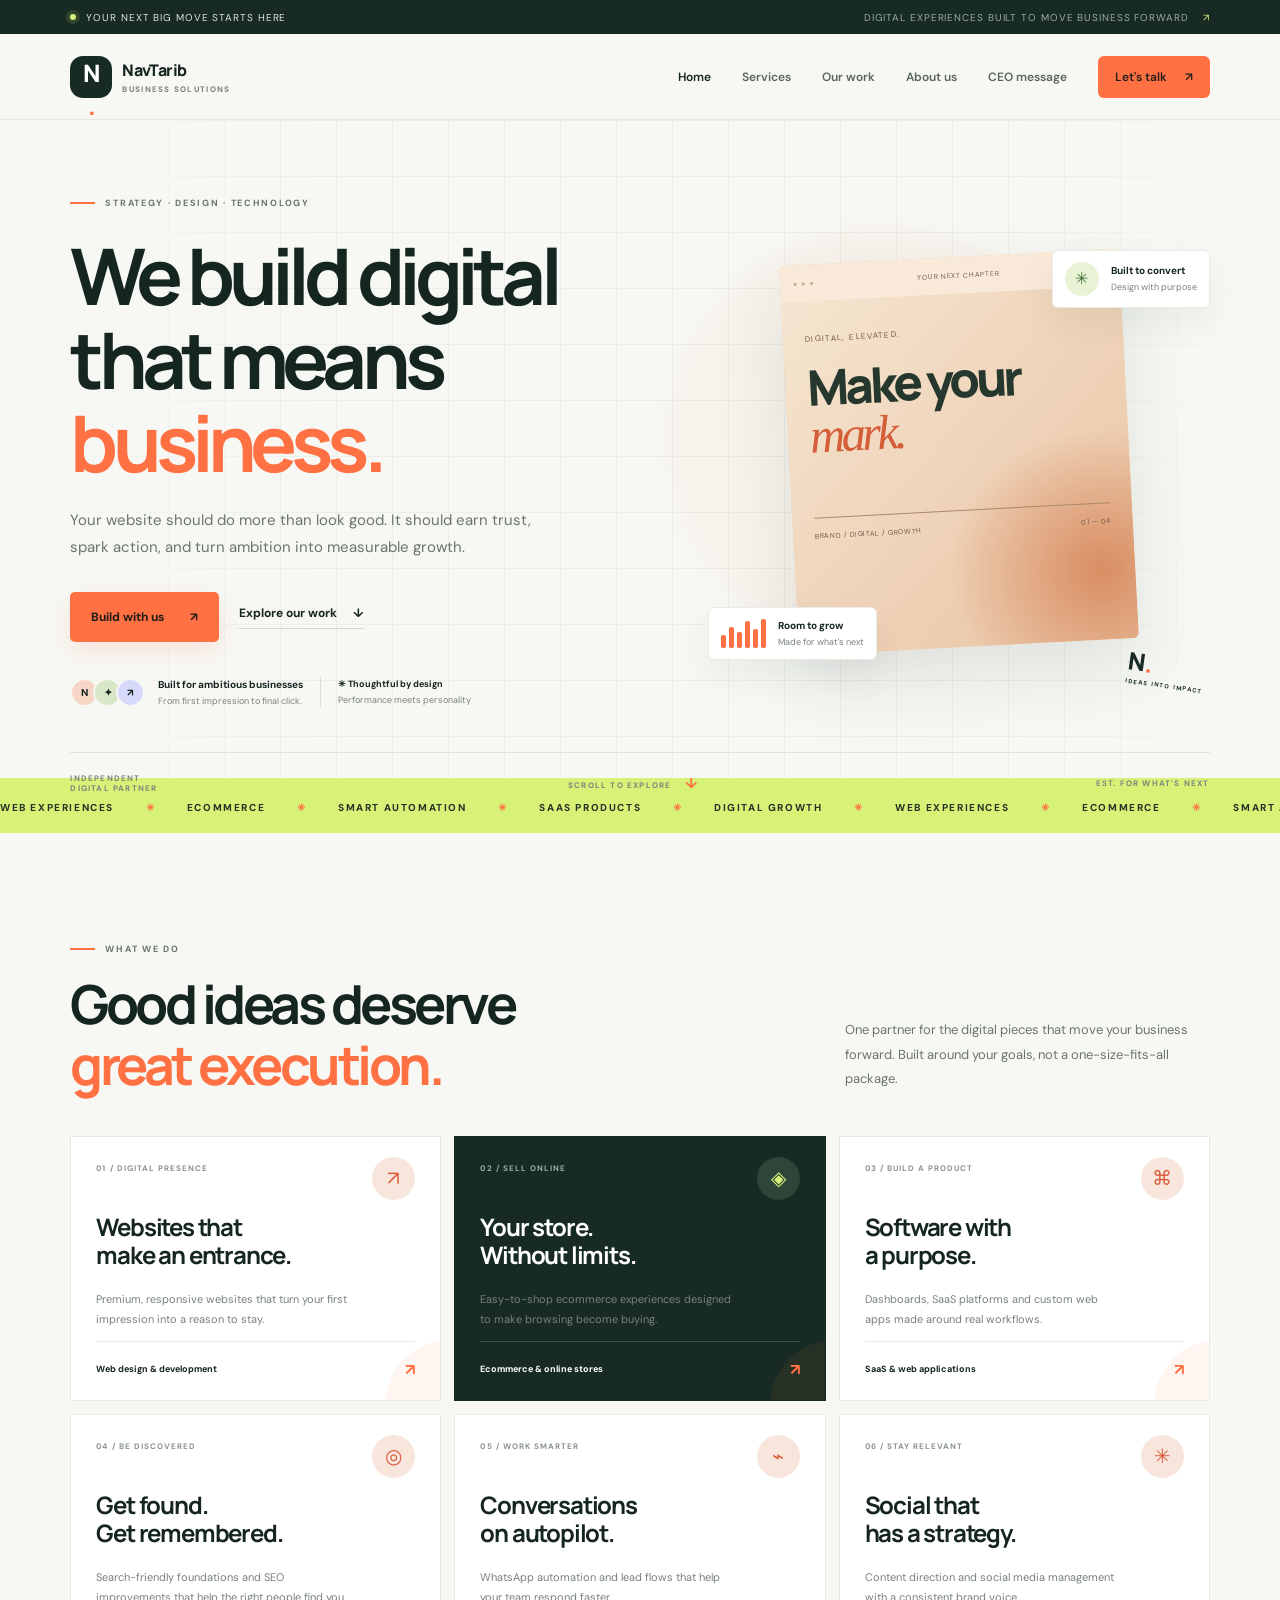
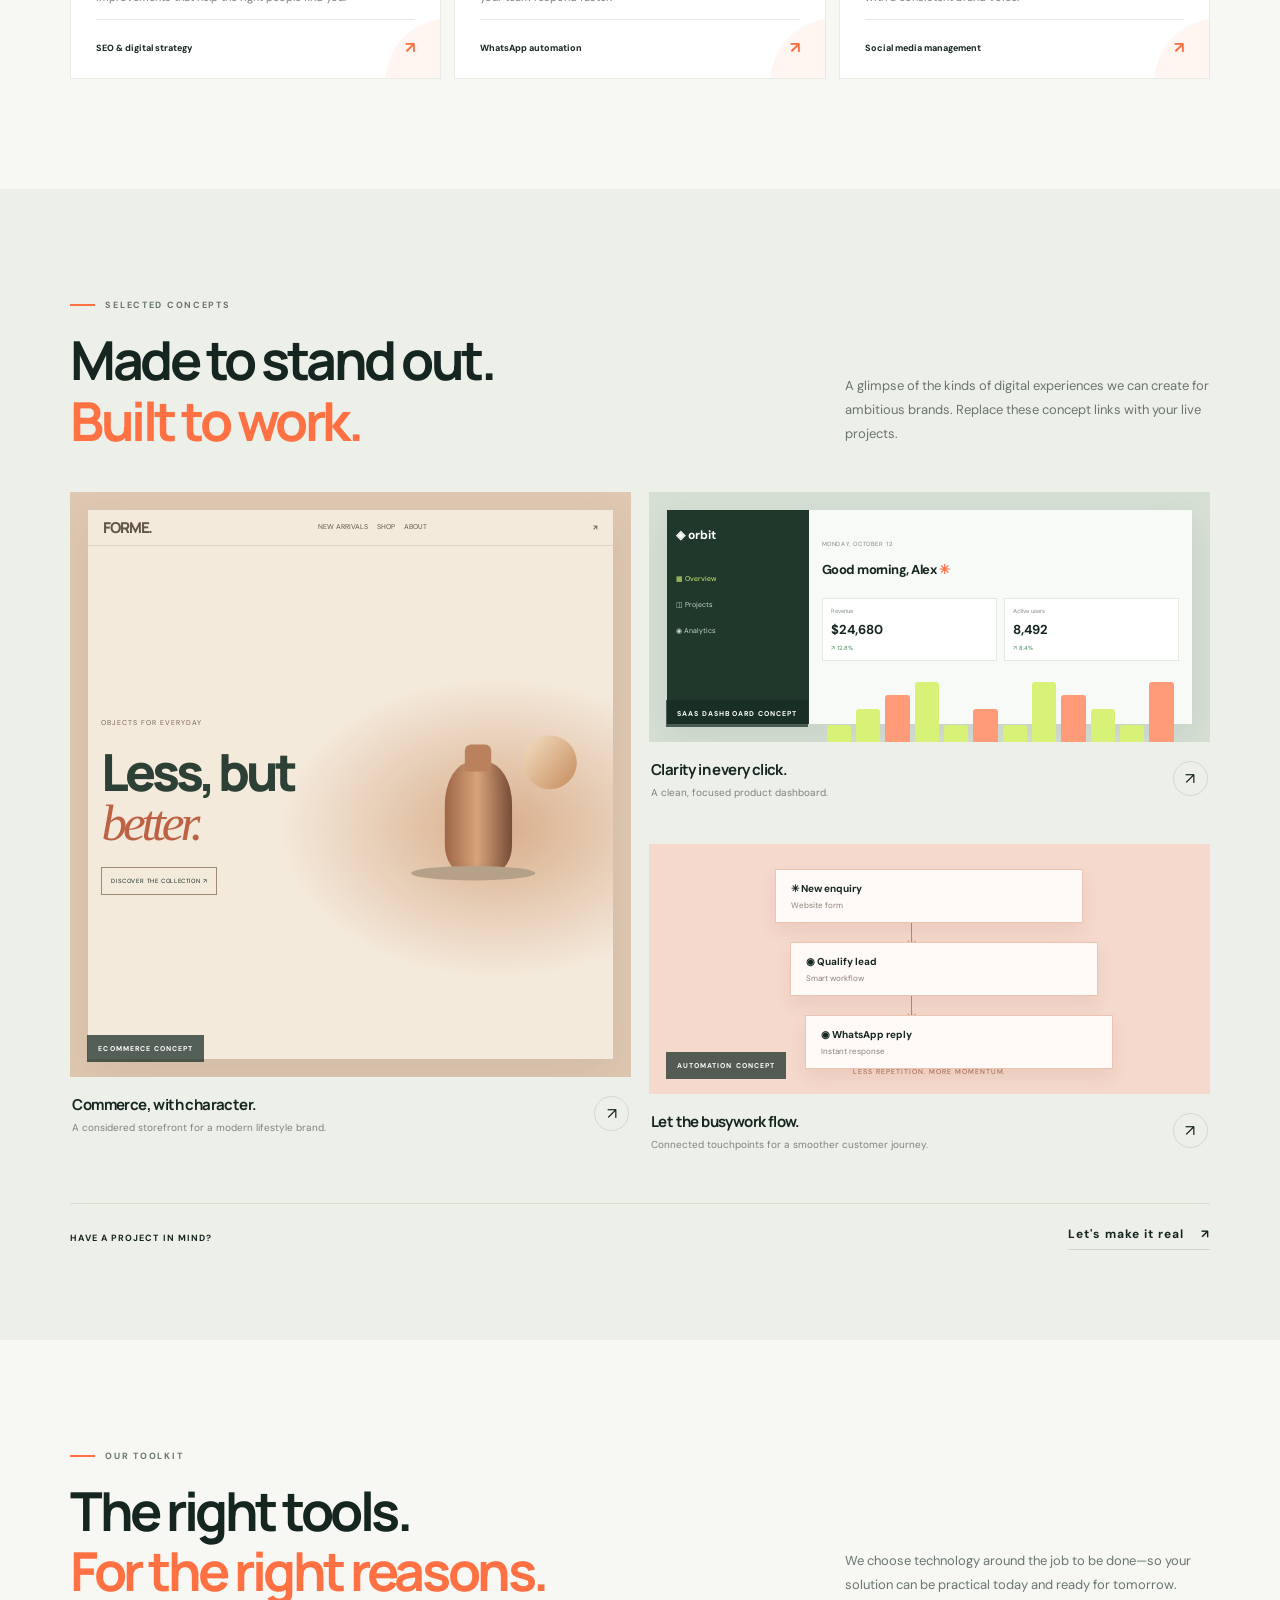
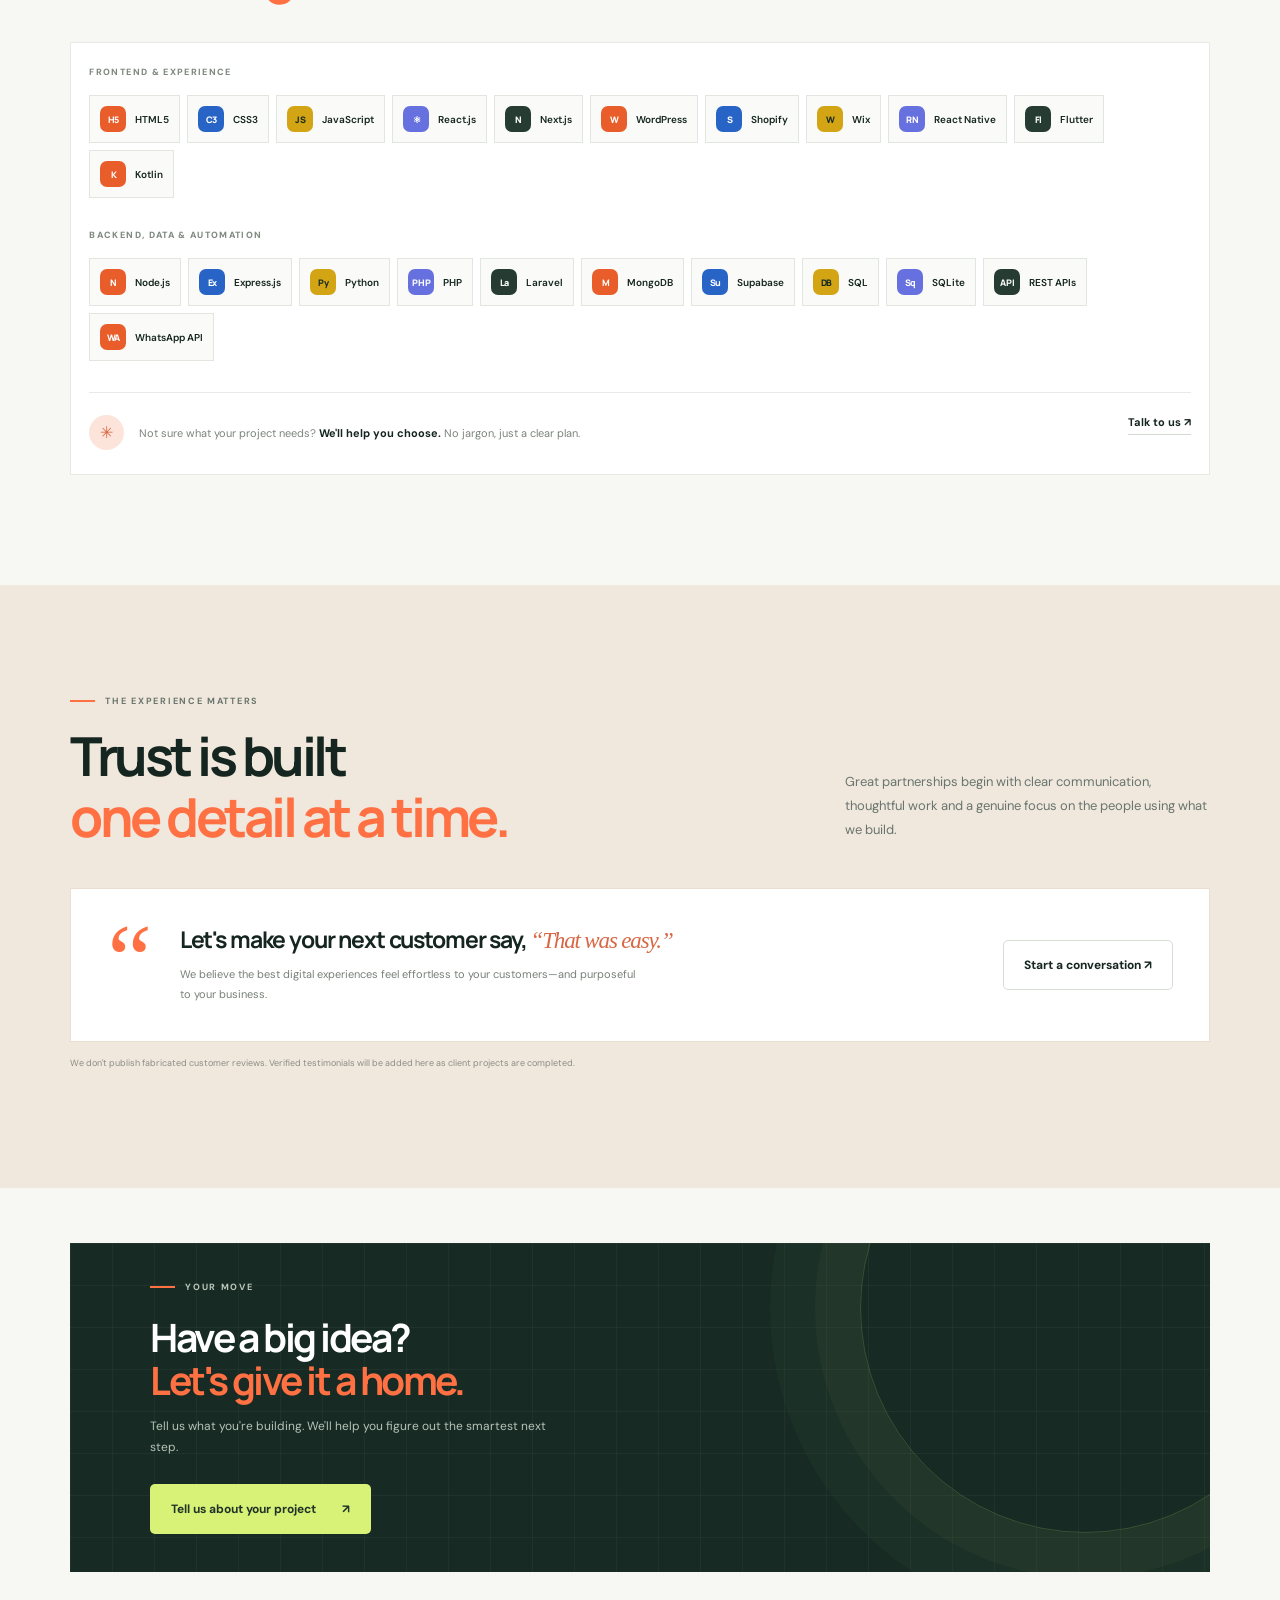
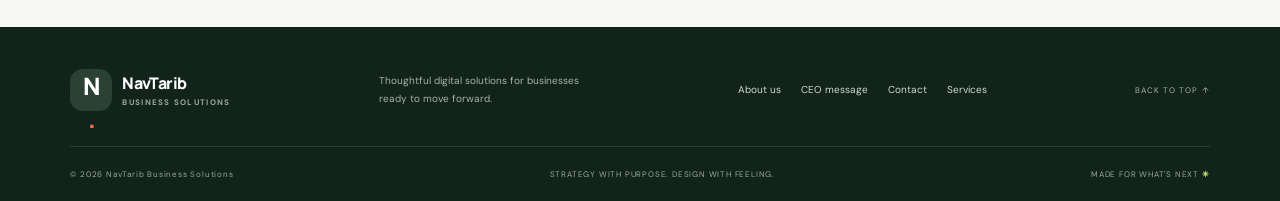
==== commit 9891ea45: "fix responsive" ====
--- a/index.html
+++ b/index.html
@@ -33,7 +33,7 @@
 <a class="project reveal delay-1" href="#" data-project="saas"><div class="project-art art-saas"><div class="saas-window"><div class="saas-sidebar"><b>◈ orbit</b><span>▦ Overview</span><span>◫ Projects</span><span>◉ Analytics</span></div><div class="saas-main"><small>MONDAY, OCTOBER 12</small><h3>Good morning, Alex <span>✳</span></h3><div class="saas-stats"><div><small>Revenue</small><b>$24,680</b><i>↗ 12.8%</i></div><div><small>Active users</small><b>8,492</b><i>↗ 8.4%</i></div></div><div class="chart-bars"><i></i><i></i><i></i><i></i><i></i><i></i><i></i><i></i><i></i><i></i><i></i><i></i></div></div></div><span class="project-tag">SAAS DASHBOARD CONCEPT</span></div><div class="project-info"><div><h3>Clarity in every click.</h3><p>A clean, focused product dashboard.</p></div><span class="project-arrow">↗</span></div></a>
 <a class="project reveal" href="#" data-project="automation"><div class="project-art art-automation"><div class="flow-node node-one">✳ New enquiry <small>Website form</small></div><div class="flow-line"></div><div class="flow-node node-two">◉ Qualify lead <small>Smart workflow</small></div><div class="flow-line"></div><div class="flow-node node-three">◉ WhatsApp reply <small>Instant response</small></div><div class="flow-caption">LESS REPETITION. MORE MOMENTUM.</div><span class="project-tag">AUTOMATION CONCEPT</span></div><div class="project-info"><div><h3>Let the busywork flow.</h3><p>Connected touchpoints for a smoother customer journey.</p></div><span class="project-arrow">↗</span></div></a>
 </div><div class="work-foot reveal"><span>HAVE A PROJECT IN MIND?</span><a class="text-link" href="contact.html">Let's make it real <span>↗</span></a></div></div></section>
-<section class="tech-section section-wrap section-pad"><div class="section-heading reveal"><div><div class="eyebrow"><span class="eyebrow-line"></span> OUR TOOLKIT</div><h2>The right tools.<br><em>For the right reasons.</em></h2></div><p>We choose technology around the job to be done—so your solution can be practical today and ready for tomorrow.</p></div><div class="tech-panel reveal"><div class="tech-label">FRONTEND & EXPERIENCE</div><div class="tech-list"><span>HTML5</span><span>CSS3</span><span>JavaScript</span><span>React.js</span><span>Next.js</span><span>WordPress</span><span>Shopify</span><span>Wix</span><span>React Native</span><span>Flutter</span><span>Kotlin</span></div><div class="tech-label">BACKEND, DATA & AUTOMATION</div><div class="tech-list"><span>Node.js</span><span>Express.js</span><span>Python</span><span>PHP</span><span>Laravel</span><span>MongoDB</span><span>Supabase</span><span>SQL</span><span>SQLite</span><span>REST APIs</span><span>WhatsApp API</span></div><div class="tech-note"><span class="tech-note-icon">✳</span><p>Not sure what your project needs? <strong>We'll help you choose.</strong> No jargon, just a clear plan.</p><a href="contact.html">Talk to us ↗</a></div></div></section>
+<section class="tech-section section-wrap section-pad"><div class="section-heading reveal"><div><div class="eyebrow"><span class="eyebrow-line"></span> OUR TOOLKIT</div><h2>The right tools.<br><em>For the right reasons.</em></h2></div><p>We choose technology around the job to be done—so your solution can be practical today and ready for tomorrow.</p></div><div class="tech-panel reveal"><div class="tech-label">FRONTEND & EXPERIENCE</div><div class="tech-list"><span><i class="tech-icon">H5</i>HTML5</span><span><i class="tech-icon">C3</i>CSS3</span><span><i class="tech-icon">JS</i>JavaScript</span><span><i class="tech-icon">⚛</i>React.js</span><span><i class="tech-icon">N</i>Next.js</span><span><i class="tech-icon">W</i>WordPress</span><span><i class="tech-icon">S</i>Shopify</span><span><i class="tech-icon">W</i>Wix</span><span><i class="tech-icon">RN</i>React Native</span><span><i class="tech-icon">Fl</i>Flutter</span><span><i class="tech-icon">K</i>Kotlin</span></div><div class="tech-label">BACKEND, DATA & AUTOMATION</div><div class="tech-list"><span><i class="tech-icon">N</i>Node.js</span><span><i class="tech-icon">Ex</i>Express.js</span><span><i class="tech-icon">Py</i>Python</span><span><i class="tech-icon">PHP</i>PHP</span><span><i class="tech-icon">La</i>Laravel</span><span><i class="tech-icon">M</i>MongoDB</span><span><i class="tech-icon">Su</i>Supabase</span><span><i class="tech-icon">DB</i>SQL</span><span><i class="tech-icon">Sq</i>SQLite</span><span><i class="tech-icon">API</i>REST APIs</span><span><i class="tech-icon">WA</i>WhatsApp API</span></div><div class="tech-note"><span class="tech-note-icon">✳</span><p>Not sure what your project needs? <strong>We'll help you choose.</strong> No jargon, just a clear plan.</p><a href="contact.html">Talk to us ↗</a></div></div></section>
 <section class="testimonial-section"><div class="section-wrap section-pad"><div class="section-heading reveal"><div><div class="eyebrow"><span class="eyebrow-line"></span> THE EXPERIENCE MATTERS</div><h2>Trust is built<br><em>one detail at a time.</em></h2></div><p>Great partnerships begin with clear communication, thoughtful work and a genuine focus on the people using what we build.</p></div><div class="testimonial-note reveal"><div class="quote-mark">“</div><div><h3>Let's make your next customer say, <em>“That was easy.”</em></h3><p>We believe the best digital experiences feel effortless to your customers—and purposeful to your business.</p></div><a class="btn btn-outline" href="contact.html">Start a conversation ↗</a></div><p class="trust-disclaimer">We don't publish fabricated customer reviews. Verified testimonials will be added here as client projects are completed.</p></div></section>
 <section class="cta-section section-wrap"><div class="cta-box reveal"><div class="cta-orb"></div><div class="eyebrow"><span class="eyebrow-line"></span> YOUR MOVE</div><h2>Have a big idea?<br><em>Let's give it a home.</em></h2><p>Tell us what you're building. We'll help you figure out the smartest next step.</p><a class="btn btn-light" href="contact.html">Tell us about your project <span>↗</span></a><span class="cta-side-note">GOOD THINGS<br>START WITH A HELLO.</span></div></section>
 </main>
--- a/style.css
+++ b/style.css
@@ -17,6 +17,7 @@
 html {
   scroll-behavior: smooth;
   scroll-padding-top: 100px;
+  overflow-x: clip;
 }
 body {
   margin: 0;
@@ -992,11 +993,15 @@
   margin-bottom: 31px;
 }
 .tech-list span {
+  display: inline-flex;
+  align-items: center;
+  gap: 9px;
   border: 1px solid #e1e7de;
   padding: 11px 14px;
   font-size: 11px;
   font-weight: 600;
   background: #fafbf8;
+  white-space: nowrap;
   transition:
     background 0.2s,
     border-color 0.2s,
@@ -1006,6 +1011,35 @@
   background: #eaf3d8;
   border-color: #c4d9a2;
   transform: translateY(-2px);
+}
+.tech-icon {
+  width: 26px;
+  height: 26px;
+  flex: 0 0 26px;
+  display: grid;
+  place-items: center;
+  border-radius: 7px;
+  background: var(--dark);
+  color: #fff;
+  font: 800 9px/1 var(--display);
+  font-style: normal;
+  letter-spacing: -0.04em;
+}
+.tech-list > span:nth-child(5n + 1) .tech-icon {
+  background: #e85d2a;
+}
+.tech-list > span:nth-child(5n + 2) .tech-icon {
+  background: #2864c5;
+}
+.tech-list > span:nth-child(5n + 3) .tech-icon {
+  background: #d3a514;
+  color: #172b24;
+}
+.tech-list > span:nth-child(5n + 4) .tech-icon {
+  background: #6670df;
+}
+.tech-list > span:nth-child(5n) .tech-icon {
+  background: #263b32;
 }
 .tech-note {
   border-top: 1px solid #e7ebe5;
@@ -1299,61 +1333,73 @@
 }
 .ceo-portrait {
   min-height: 400px;
+  aspect-ratio: 4 / 5;
   background: #d9c2ab;
   position: sticky;
   top: 120px;
   overflow: hidden;
-  display: flex;
-  align-items: center;
-  justify-content: center;
-  flex-direction: column;
-}
-.ceo-portrait:before,
+  isolation: isolate;
+  box-shadow: 0 28px 65px #172b2420;
+}
+.portrait-photo {
+  position: absolute;
+  inset: 0;
+  width: 100%;
+  height: 100%;
+  object-fit: cover;
+  object-position: center 35%;
+}
+.ceo-portrait:before {
+  content: "";
+  position: absolute;
+  inset: 0;
+  z-index: 1;
+  background: linear-gradient(
+    180deg,
+    #172b2433 0%,
+    transparent 24%,
+    transparent 53%,
+    #172b2480 100%
+  );
+}
 .ceo-portrait:after {
   content: "";
-  position: absolute;
-  border: 1px solid #b49378;
-  border-radius: 50%;
-  width: 270px;
-  height: 270px;
-}
-.ceo-portrait:after {
   width: 340px;
   height: 340px;
-  border-style: dashed;
-  animation: spin 50s linear infinite;
-}
-.portrait-monogram {
-  font: 800 150px/0.9 var(--display);
-  letter-spacing: -0.12em;
-  color: #253a2d;
+  position: absolute;
   z-index: 1;
-}
-.portrait-monogram span {
-  color: var(--orange);
+  inset: 13px;
+  width: auto;
+  height: auto;
+  border: 1px solid #ffffff70;
+  pointer-events: none;
+}
+.portrait-kicker {
+  position: absolute;
+  top: 29px;
+  left: 29px;
+  z-index: 2;
+  color: #fff;
+  font-size: 8px;
+  font-weight: 800;
+  letter-spacing: 0.17em;
 }
 .portrait-caption {
-  z-index: 1;
-  text-align: center;
-  margin-top: 22px;
-  font-size: 10px;
+  position: absolute;
+  bottom: 28px;
+  left: 29px;
+  z-index: 2;
+  color: #fff;
+  font-size: 13px;
   font-weight: 800;
   letter-spacing: 0.15em;
 }
 .portrait-caption small {
   display: block;
   font-size: 8px;
-  color: #75685b;
-  margin-top: 7px;
-}
-.portrait-decoration {
-  position: absolute;
-  bottom: 17px;
-  left: 17px;
-  font-size: 7px;
-  letter-spacing: 0.18em;
-  line-height: 1.8;
-  color: #8a705a;
+  color: #e5e8e3;
+  margin-top: 8px;
+  letter-spacing: 0.17em;
 }
 .message-copy .quote-mark {
   font-size: 100px;
@@ -1562,346 +1608,654 @@
     transform: translateX(-50%);
   }
 }
+/* Mobile-first responsive layouts */
+.announcement {
+  height: auto;
+  min-height: 34px;
+  padding-inline: max(5.5vw, 16px);
+  font-size: 8px;
+}
+.announcement-right {
+  display: none;
+}
+.site-header {
+  height: 72px;
+  padding-inline: max(5.5vw, 16px);
+}
+.menu-toggle {
+  display: flex;
+  flex-direction: column;
+  gap: 5px;
+  padding: 10px;
+  z-index: 22;
+}
+.menu-toggle i {
+  display: block;
+  width: 23px;
+  height: 2px;
+  background: var(--dark);
+}
+.nav {
+  position: fixed;
+  inset: 0;
+  z-index: 21;
+  display: flex;
+  flex-direction: column;
+  justify-content: center;
+  gap: 27px;
+  background: var(--paper);
+  font-size: 17px;
+  transform: translateX(100%);
+  visibility: hidden;
+  transition:
+    transform 0.35s,
+    visibility 0s linear 0.35s;
+}
+.nav.nav-open {
+  visibility: visible;
+  transform: translateX(0);
+  transition-delay: 0s;
+}
+.nav a {
+  font-size: 16px;
+}
+.nav-cta {
+  padding: 16px 22px;
+}
+.section-wrap {
+  width: calc(100% - 32px);
+}
+.hero {
+  display: flex;
+  flex-direction: column;
+  align-items: stretch;
+  gap: 0;
+  min-height: 0;
+  padding-top: 48px;
+}
+.hero h1 {
+  font-size: clamp(40px, 11vw, 67px);
+}
+.hero-lead {
+  font-size: 13px;
+}
+.hero-actions {
+  flex-wrap: wrap;
+  gap: 20px;
+}
+.hero-proof {
+  flex-wrap: wrap;
+  margin-top: 35px;
+}
+.proof-rating {
+  display: none;
+}
+.hero-visual {
+  width: 100%;
+  height: clamp(320px, 94vw, 390px);
+  margin-top: 20px;
+  overflow-x: clip;
+  transform: none;
+}
+.main-preview {
+  width: min(265px, 76vw);
+  height: 315px;
+}
+.preview-content {
+  padding: 32px 22px;
+}
+.preview-head {
+  font-size: 49px;
+}
+.preview-bar {
+  margin-top: 58px;
+}
+.visual-orbit {
+  width: min(320px, 88vw);
+  height: min(320px, 88vw);
+}
+.orbit-two {
+  width: min(270px, 74vw);
+  height: min(270px, 74vw);
+}
+.float-card {
+  padding: 11px 12px;
+}
+.float-top {
+  top: 35px;
+  right: 0;
+}
+.float-bottom {
+  bottom: 30px;
+  left: 0;
+}
+.hero-stamp {
+  right: 4px;
+  bottom: 0;
+}
+.hero-bottom {
+  flex-wrap: wrap;
+  gap: 10px;
+  margin-top: 15px;
+  font-size: 7px;
+}
+.hero-bottom span:first-child {
+  max-width: 100px;
+}
+.scroll-cue {
+  white-space: nowrap;
+}
+.section-pad {
+  padding-top: 64px;
+  padding-bottom: 64px;
+}
+.section-heading {
+  display: block;
+  margin-bottom: 30px;
+}
+.section-heading h2,
+.story-statement h2 {
+  font-size: clamp(34px, 9vw, 39px);
+}
+.section-heading > p {
+  margin-top: 20px;
+  font-size: 12px;
+}
+.services-grid,
+.projects-grid,
+.values-grid {
+  grid-template-columns: 1fr;
+  gap: 12px;
+}
+.service-card {
+  min-height: 260px;
+}
+.projects-grid {
+  gap: 18px;
+}
+.project-large {
+  grid-row: auto;
+}
+.project-large .project-art {
+  height: 360px;
+}
+.project-art {
+  height: 240px;
+}
+.art-window {
+  inset: 14px;
+}
+.art-commerce-body {
+  padding: 25px 13px;
+}
+.art-commerce-body h3 {
+  font-size: clamp(30px, 10vw, 39px);
+}
+.product-sculpture {
+  transform: scale(0.8);
+  transform-origin: center;
+}
+.project-info {
+  gap: 12px;
+}
+.project-info h3 {
+  font-size: 15px;
+}
+.tech-panel {
+  padding: 23px 18px;
+}
+.tech-list {
+  gap: 7px;
+}
+.tech-list span {
+  padding: 10px;
+  font-size: 10px;
+}
+.tech-note {
+  flex-wrap: wrap;
+  align-items: flex-start;
+}
+.tech-note p {
+  min-width: 70%;
+}
+.tech-note > a {
+  margin-left: 50px;
+}
+.testimonial-note {
+  display: block;
+  padding: 22px;
+}
+.testimonial-note .quote-mark {
+  margin-bottom: 10px;
+  font-size: 75px;
+}
+.testimonial-note h3 {
+  font-size: 22px;
+}
+.testimonial-note .btn {
+  margin-top: 22px;
+}
+.cta-section {
+  padding-top: 55px;
+  padding-bottom: 55px;
+}
+.cta-box {
+  padding: 38px 7%;
+}
+.cta-box h2 {
+  font-size: clamp(34px, 9vw, 39px);
+}
+.cta-side-note {
+  display: none;
+}
+.footer-main {
+  align-items: flex-start;
+  flex-direction: column;
+  gap: 16px;
+  padding-top: 35px;
+}
+.footer-main > p {
+  margin: 0;
+}
+.footer-links {
+  flex-wrap: wrap;
+}
+.footer-bottom {
+  align-items: flex-start;
+  flex-direction: column;
+  gap: 12px;
+  padding: 17px 0;
+  font-size: 7px;
+}
+.inner-hero {
+  min-height: 0;
+  padding-top: 68px;
+}
+.inner-hero h1 {
+  font-size: clamp(40px, 10.5vw, 66px);
+}
+.inner-hero > p {
+  font-size: 13px;
+}
+.inner-hero-bottom {
+  flex-wrap: wrap;
+  gap: 12px;
+  margin-top: 45px;
+  font-size: 7px;
+}
+.about-story {
+  grid-template-columns: 1fr;
+  gap: 0;
+}
+.story-copy {
+  padding-top: 10px;
+}
+.value-card {
+  min-height: 170px;
+}
+.value-card h3 {
+  margin-top: 22px;
+}
+.ceo-message {
+  grid-template-columns: 1fr;
+  gap: 32px;
+}
+.ceo-portrait {
+  position: relative;
+  top: auto;
+  min-height: 0;
+  aspect-ratio: 4 / 4.3;
+}
+.portrait-kicker {
+  top: 24px;
+  left: 24px;
+}
+.portrait-caption {
+  bottom: 24px;
+  left: 24px;
+}
+.message-copy h2 {
+  font-size: clamp(27px, 7.5vw, 29px);
+}
+.contact-hero {
+  grid-template-columns: 1fr;
+  gap: 38px;
+  padding-top: 60px;
+  padding-bottom: 64px;
+}
+.contact-intro h1 {
+  font-size: clamp(40px, 10.5vw, 64px);
+}
+.contact-form {
+  padding: 20px;
+}
+.contact-direct {
+  margin-top: 35px;
+}
+
+@media (max-width: 360px) {
+  .section-wrap {
+    width: calc(100% - 28px);
+  }
+  .site-header,
+  .announcement {
+    padding-inline: 14px;
+  }
+  .brand {
+    gap: 7px;
+  }
+  .brand-copy {
+    font-size: 14px;
+  }
+  .brand-mark {
+    width: 38px;
+    height: 38px;
+  }
+  .hero-actions {
+    align-items: flex-start;
+    flex-direction: column;
+    gap: 18px;
+  }
+  .hero-visual {
+    height: 320px;
+  }
+  .main-preview {
+    height: 290px;
+  }
+  .float-card {
+    gap: 8px;
+    padding: 9px;
+  }
+  .contact-form {
+    padding: 16px;
+  }
+  .inner-hero-bottom {
+    letter-spacing: 0.1em;
+  }
+}
+
+@media (min-width: 681px) {
+  .announcement {
+    padding-inline: max(5.5vw, 24px);
+    font-size: 10px;
+  }
+  .site-header {
+    height: 80px;
+    padding-inline: max(5.5vw, 24px);
+  }
+  .section-wrap {
+    width: min(1180px, 89%);
+  }
+  .hero {
+    display: grid;
+    grid-template-columns: 1fr 0.8fr;
+    align-items: center;
+    gap: 2%;
+    min-height: 620px;
+    padding-top: 60px;
+  }
+  .hero h1 {
+    font-size: clamp(49px, 6.1vw, 72px);
+  }
+  .hero-lead {
+    font-size: 14px;
+  }
+  .hero-visual {
+    height: 420px;
+    margin-top: 0;
+    overflow-x: clip;
+    transform: scale(0.9);
+  }
+  .main-preview {
+    width: min(340px, 80%);
+    height: 360px;
+  }
+  .hero-bottom {
+    grid-column: 1 / -1;
+    flex-wrap: nowrap;
+    margin-top: 10px;
+    font-size: 8px;
+  }
+  .section-pad {
+    padding-top: 88px;
+    padding-bottom: 88px;
+  }
+  .section-heading {
+    display: flex;
+    align-items: end;
+    justify-content: space-between;
+    gap: 32px;
+    margin-bottom: 40px;
+  }
+  .section-heading h2,
+  .story-statement h2 {
+    font-size: clamp(36px, 4.2vw, 54px);
+  }
+  .section-heading > p {
+    margin: 0 0 5px;
+    font-size: 13px;
+  }
+  .services-grid,
+  .values-grid {
+    grid-template-columns: repeat(2, minmax(0, 1fr));
+    gap: 13px;
+  }
+  .projects-grid {
+    grid-template-columns: repeat(2, minmax(0, 1fr));
+    gap: 28px 18px;
+  }
+  .project-large {
+    grid-row: span 2;
+  }
+  .project-large .project-art {
+    height: 480px;
+  }
+  .project-art {
+    height: 250px;
+  }
+  .art-window {
+    inset: 18px;
+  }
+  .art-commerce-body h3 {
+    font-size: clamp(32px, 4vw, 48px);
+  }
+  .testimonial-note {
+    display: flex;
+    align-items: center;
+    gap: 17px;
+    padding: 28px;
+  }
+  .testimonial-note .quote-mark {
+    margin: 0;
+    font-size: 85px;
+  }
+  .testimonial-note h3 {
+    font-size: 21px;
+  }
+  .testimonial-note .btn {
+    margin-top: 0;
+    padding: 14px;
+    gap: 10px;
+  }
+  .inner-hero {
+    min-height: 390px;
+    padding-top: 82px;
+  }
+  .inner-hero h1 {
+    font-size: clamp(52px, 7vw, 76px);
+  }
+  .inner-hero-bottom {
+    flex-wrap: nowrap;
+    margin-top: 58px;
+    font-size: 8px;
+  }
+  .about-story {
+    grid-template-columns: 1fr 1fr;
+    gap: 8%;
+  }
+  .story-copy {
+    padding-top: 24px;
+  }
+  .ceo-message {
+    grid-template-columns: 0.75fr 1.25fr;
+    gap: 7%;
+  }
+  .ceo-portrait {
+    position: sticky;
+    top: 100px;
+    min-height: 360px;
+  }
+  .contact-hero {
+    grid-template-columns: 1fr;
+    gap: 36px;
+    padding-top: 70px;
+    padding-bottom: 85px;
+  }
+  .contact-intro h1 {
+    font-size: clamp(47px, 5.4vw, 69px);
+  }
+  .contact-form {
+    padding: 28px;
+  }
+  .footer-main {
+    flex-direction: row;
+    flex-wrap: wrap;
+    align-items: center;
+    padding-top: 42px;
+    gap: 20px;
+  }
+  .footer-bottom {
+    flex-direction: row;
+    align-items: center;
+    padding: 0;
+    font-size: 8px;
+  }
+}
+
+@media (min-width: 901px) {
+  .announcement-right {
+    display: block;
+  }
+  .site-header {
+    height: 86px;
+  }
+  .menu-toggle {
+    display: none;
+  }
+  .nav {
+    position: static;
+    flex-direction: row;
+    justify-content: flex-start;
+    gap: 31px;
+    background: transparent;
+    font-size: 12px;
+    transform: none;
+    visibility: visible;
+    transition: none;
+  }
+  .nav a {
+    font-size: inherit;
+  }
+  .nav-cta {
+    padding: 13px 17px;
+  }
+  .hero {
+    grid-template-columns: 1fr 0.88fr;
+    gap: 6%;
+    min-height: 650px;
+    padding-top: 77px;
+  }
+  .hero h1 {
+    font-size: clamp(49px, 6.1vw, 79px);
+  }
+  .hero-lead {
+    font-size: 15px;
+  }
+  .hero-visual {
+    height: 475px;
+    overflow-x: visible;
+    transform: none;
+  }
+  .main-preview {
+    height: 390px;
+  }
+  .hero-proof {
+    flex-wrap: nowrap;
+  }
+  .proof-rating {
+    display: block;
+  }
+  .section-pad {
+    padding-top: 110px;
+    padding-bottom: 110px;
+  }
+  .services-grid,
+  .values-grid {
+    grid-template-columns: repeat(3, minmax(0, 1fr));
+  }
+  .project-large .project-art {
+    height: 585px;
+  }
+  .art-commerce-body h3 {
+    font-size: clamp(32px, 4vw, 58px);
+  }
+  .testimonial-note {
+    gap: 28px;
+    padding: 36px;
+  }
+  .testimonial-note .quote-mark {
+    font-size: 100px;
+  }
+  .testimonial-note h3 {
+    font-size: 23px;
+  }
+  .testimonial-note .btn {
+    padding: 16px 20px;
+    gap: 26px;
+  }
+  .inner-hero {
+    min-height: 420px;
+    padding-top: 100px;
+  }
+  .inner-hero h1 {
+    font-size: clamp(52px, 7vw, 86px);
+  }
+  .inner-hero-bottom {
+    margin-top: 75px;
+  }
+  .about-story {
+    gap: 10%;
+  }
+  .story-copy {
+    padding-top: 34px;
+  }
+  .ceo-message {
+    gap: 10%;
+  }
+  .ceo-portrait {
+    top: 120px;
+    min-height: 400px;
+  }
+  .contact-hero {
+    grid-template-columns: 0.9fr 1fr;
+    gap: 10%;
+    padding-top: 85px;
+    padding-bottom: 110px;
+  }
+  .contact-form {
+    padding: 30px;
+  }
+  .footer-main {
+    gap: 25px;
+  }
+}
+
 @media (min-width: 1400px) {
   .hero {
     min-height: 700px;
   }
   .hero-visual {
     height: 530px;
-  }
-}
-@media (max-width: 900px) {
-  .nav {
-    gap: 17px;
-  }
-  .nav a {
-    font-size: 11px;
-  }
-  .hero {
-    gap: 2%;
-    grid-template-columns: 1fr 0.8fr;
-  }
-  .hero-visual {
-    transform: scale(0.9);
-  }
-  .hero-proof {
-    flex-wrap: wrap;
-  }
-  .proof-rating {
-    display: none;
-  }
-  .services-grid {
-    grid-template-columns: repeat(2, 1fr);
-  }
-  .project-large .project-art {
-    height: 520px;
-  }
-  .footer-main {
-    flex-wrap: wrap;
-  }
-  .contact-hero {
-    gap: 5%;
-  }
-  .testimonial-note {
-    gap: 17px;
-  }
-  .testimonial-note .btn {
-    padding: 14px;
-    gap: 10px;
-  }
-}
-@media (max-width: 680px) {
-  .announcement {
-    padding: 0 5.5%;
-    font-size: 8px;
-  }
-  .announcement-right {
-    display: none;
-  }
-  .site-header {
-    height: 72px;
-  }
-  .menu-toggle {
-    display: flex;
-    flex-direction: column;
-    gap: 5px;
-    padding: 10px;
-    z-index: 22;
-  }
-  .menu-toggle i {
-    width: 23px;
-    height: 2px;
-    background: var(--dark);
-    display: block;
-  }
-  .nav {
-    position: fixed;
-    inset: 0;
-    background: var(--paper);
-    display: flex;
-    flex-direction: column;
-    justify-content: center;
-    gap: 27px;
-    transform: translateX(100%);
-    transition: transform 0.35s;
-    z-index: 21;
-    font-size: 17px;
-  }
-  .nav.nav-open {
-    transform: translateX(0);
-  }
-  .nav a {
-    font-size: 16px;
-  }
-  .nav-cta {
-    padding: 16px 22px;
-  }
-  .section-wrap {
-    width: 89%;
-  }
-  .hero {
-    padding-top: 55px;
-    display: flex;
-    flex-direction: column;
-    align-items: stretch;
-    gap: 0;
-    min-height: auto;
-  }
-  .hero h1 {
-    font-size: clamp(48px, 12vw, 67px);
-  }
-  .hero-lead {
-    font-size: 13px;
-  }
-  .hero-proof {
-    margin-top: 35px;
-  }
-  .hero-visual {
-    height: 390px;
-    margin-top: 20px;
-    transform: none;
-  }
-  .main-preview {
-    height: 315px;
-    width: 265px;
-  }
-  .preview-content {
-    padding: 32px 22px;
-  }
-  .preview-head {
-    font-size: 49px;
-  }
-  .preview-bar {
-    margin-top: 58px;
-  }
-  .visual-orbit {
-    width: 320px;
-    height: 320px;
-  }
-  .orbit-two {
-    width: 270px;
-    height: 270px;
-  }
-  .float-top {
-    top: 35px;
-    right: -3px;
-  }
-  .float-bottom {
-    bottom: 30px;
-    left: -3px;
-  }
-  .hero-stamp {
-    right: 4px;
-    bottom: 0;
-  }
-  .hero-bottom {
-    margin-top: 15px;
-    font-size: 7px;
-    gap: 10px;
-  }
-  .hero-bottom span:first-child {
-    max-width: 100px;
-  }
-  .scroll-cue {
-    white-space: nowrap;
-  }
-  .section-pad {
-    padding-top: 75px;
-    padding-bottom: 75px;
-  }
-  .section-heading {
-    display: block;
-    margin-bottom: 30px;
-  }
-  .section-heading h2,
-  .story-statement h2 {
-    font-size: 39px;
-  }
-  .section-heading > p {
-    margin-top: 20px;
-    font-size: 12px;
-  }
-  .services-grid {
-    grid-template-columns: 1fr;
-    gap: 10px;
-  }
-  .service-card {
-    min-height: 260px;
-  }
-  .projects-grid {
-    grid-template-columns: 1fr;
-    gap: 18px;
-  }
-  .project-large {
-    grid-row: auto;
-  }
-  .project-large .project-art {
-    height: 390px;
-  }
-  .project-art {
-    height: 250px;
-  }
-  .art-window {
-    inset: 17px;
-  }
-  .art-commerce-body {
-    padding: 25px 13px;
-  }
-  .art-commerce-body h3 {
-    font-size: 39px;
-  }
-  .product-sculpture {
-    transform: scale(0.8);
-    transform-origin: center;
-  }
-  .project-info h3 {
-    font-size: 15px;
-  }
-  .tech-panel {
-    padding: 23px 18px;
-  }
-  .tech-list {
-    gap: 7px;
-  }
-  .tech-list span {
-    font-size: 10px;
-    padding: 10px;
-  }
-  .tech-note {
-    flex-wrap: wrap;
-    align-items: flex-start;
-  }
-  .tech-note p {
-    min-width: 70%;
-  }
-  .tech-note > a {
-    margin-left: 50px;
-  }
-  .testimonial-note {
-    padding: 25px;
-    display: block;
-  }
-  .testimonial-note .quote-mark {
-    font-size: 75px;
-    margin-bottom: 10px;
-  }
-  .testimonial-note h3 {
-    font-size: 22px;
-  }
-  .testimonial-note .btn {
-    margin-top: 22px;
-  }
-  .cta-section {
-    padding-top: 60px;
-    padding-bottom: 60px;
-  }
-  .cta-box {
-    padding: 43px 7%;
-  }
-  .cta-box h2 {
-    font-size: 39px;
-  }
-  .cta-side-note {
-    display: none;
-  }
-  .footer-main {
-    align-items: flex-start;
-    flex-direction: column;
-    padding-top: 35px;
-    gap: 16px;
-  }
-  .footer-main > p {
-    margin: 0;
-  }
-  .footer-links {
-    flex-wrap: wrap;
-  }
-  .footer-bottom {
-    padding: 17px 0;
-    gap: 12px;
-    align-items: flex-start;
-    flex-direction: column;
-    font-size: 7px;
-  }
-  .inner-hero {
-    padding-top: 70px;
-    min-height: 0;
-  }
-  .inner-hero h1 {
-    font-size: clamp(45px, 11vw, 66px);
-  }
-  .inner-hero > p {
-    font-size: 13px;
-  }
-  .inner-hero-bottom {
-    margin-top: 55px;
-    font-size: 7px;
-  }
-  .about-story {
-    grid-template-columns: 1fr;
-    gap: 0;
-  }
-  .story-copy {
-    padding-top: 10px;
-  }
-  .values-grid {
-    grid-template-columns: 1fr;
-  }
-  .value-card {
-    min-height: 170px;
-  }
-  .value-card h3 {
-    margin-top: 22px;
-  }
-  .ceo-message {
-    grid-template-columns: 1fr;
-    gap: 40px;
-  }
-  .ceo-portrait {
-    position: relative;
-    top: auto;
-    min-height: 330px;
-  }
-  .portrait-monogram {
-    font-size: 120px;
-  }
-  .message-copy h2 {
-    font-size: 29px;
-  }
-  .contact-hero {
-    grid-template-columns: 1fr;
-    gap: 45px;
-    padding-top: 65px;
-    padding-bottom: 75px;
-  }
-  .contact-intro h1 {
-    font-size: clamp(46px, 11vw, 64px);
-  }
-  .contact-form {
-    padding: 22px;
-  }
-  .contact-direct {
-    margin-top: 35px;
   }
 }
 @media (prefers-reduced-motion: reduce) {
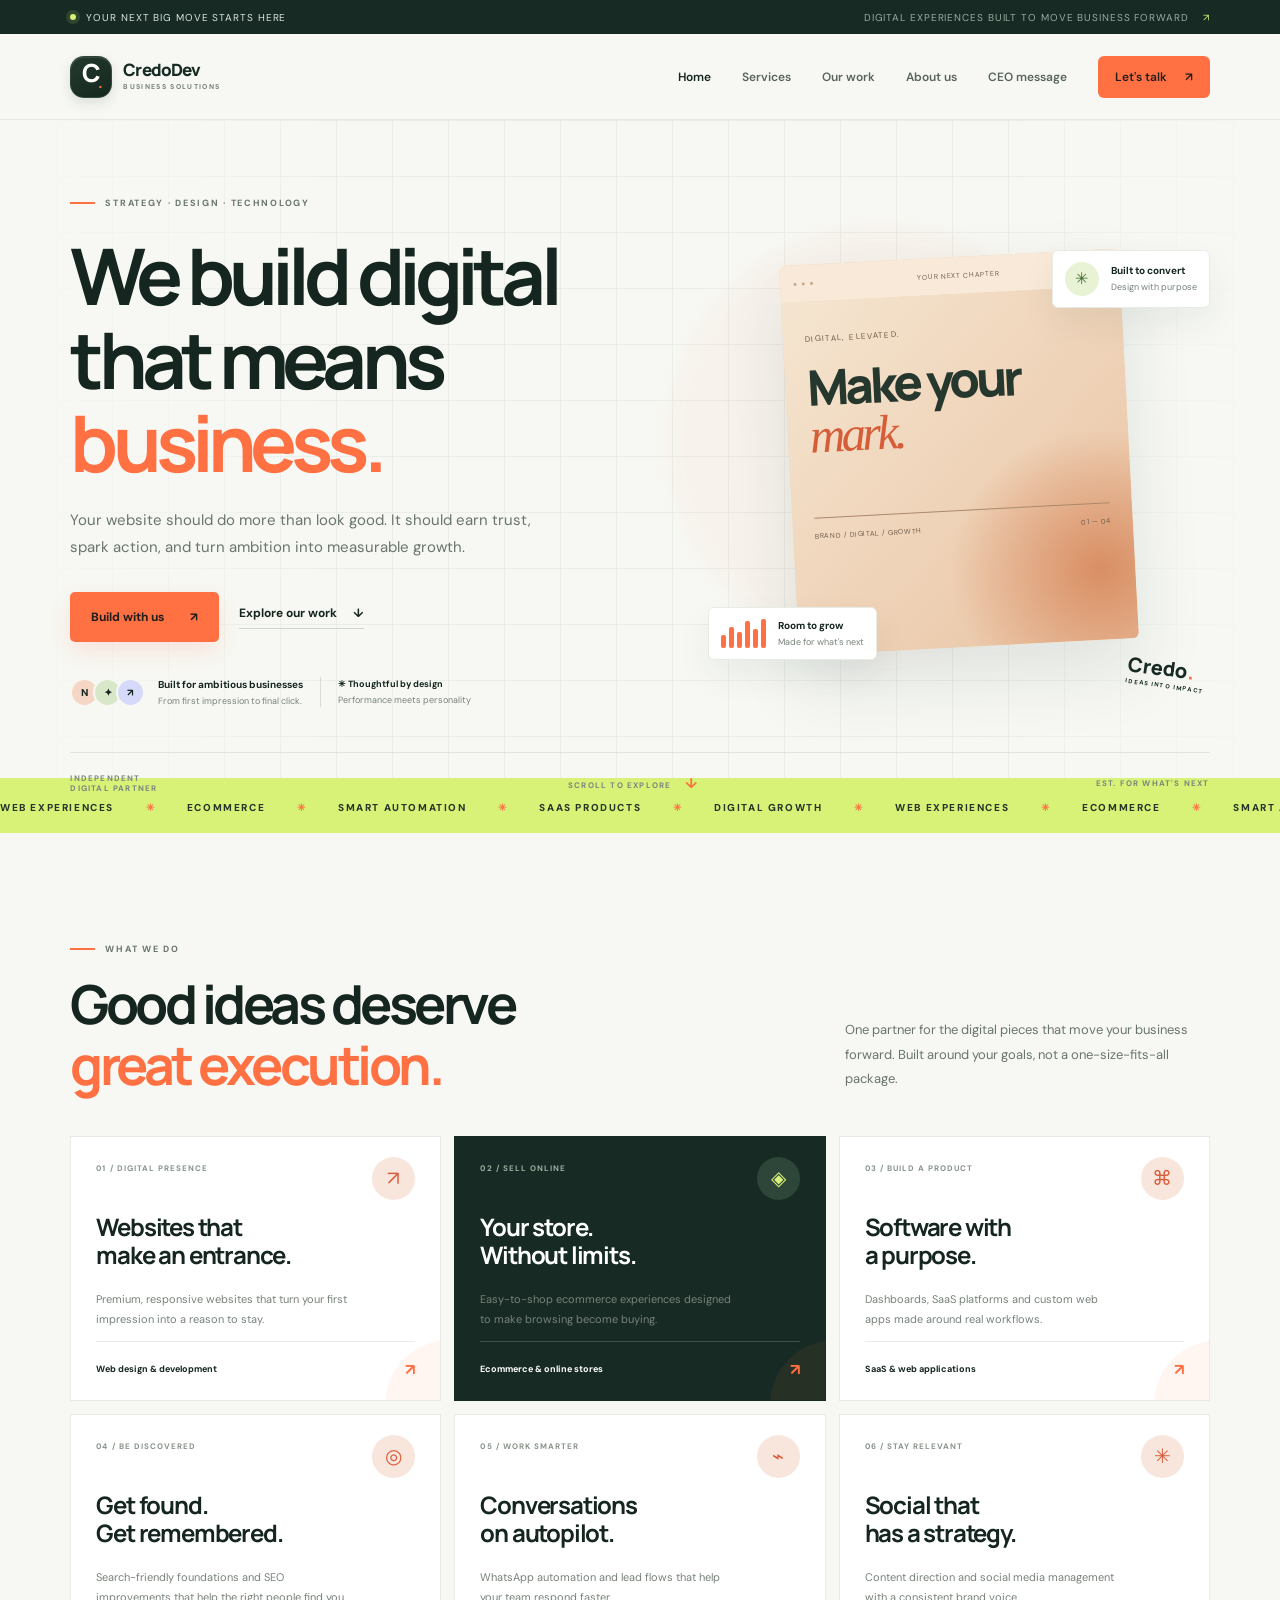
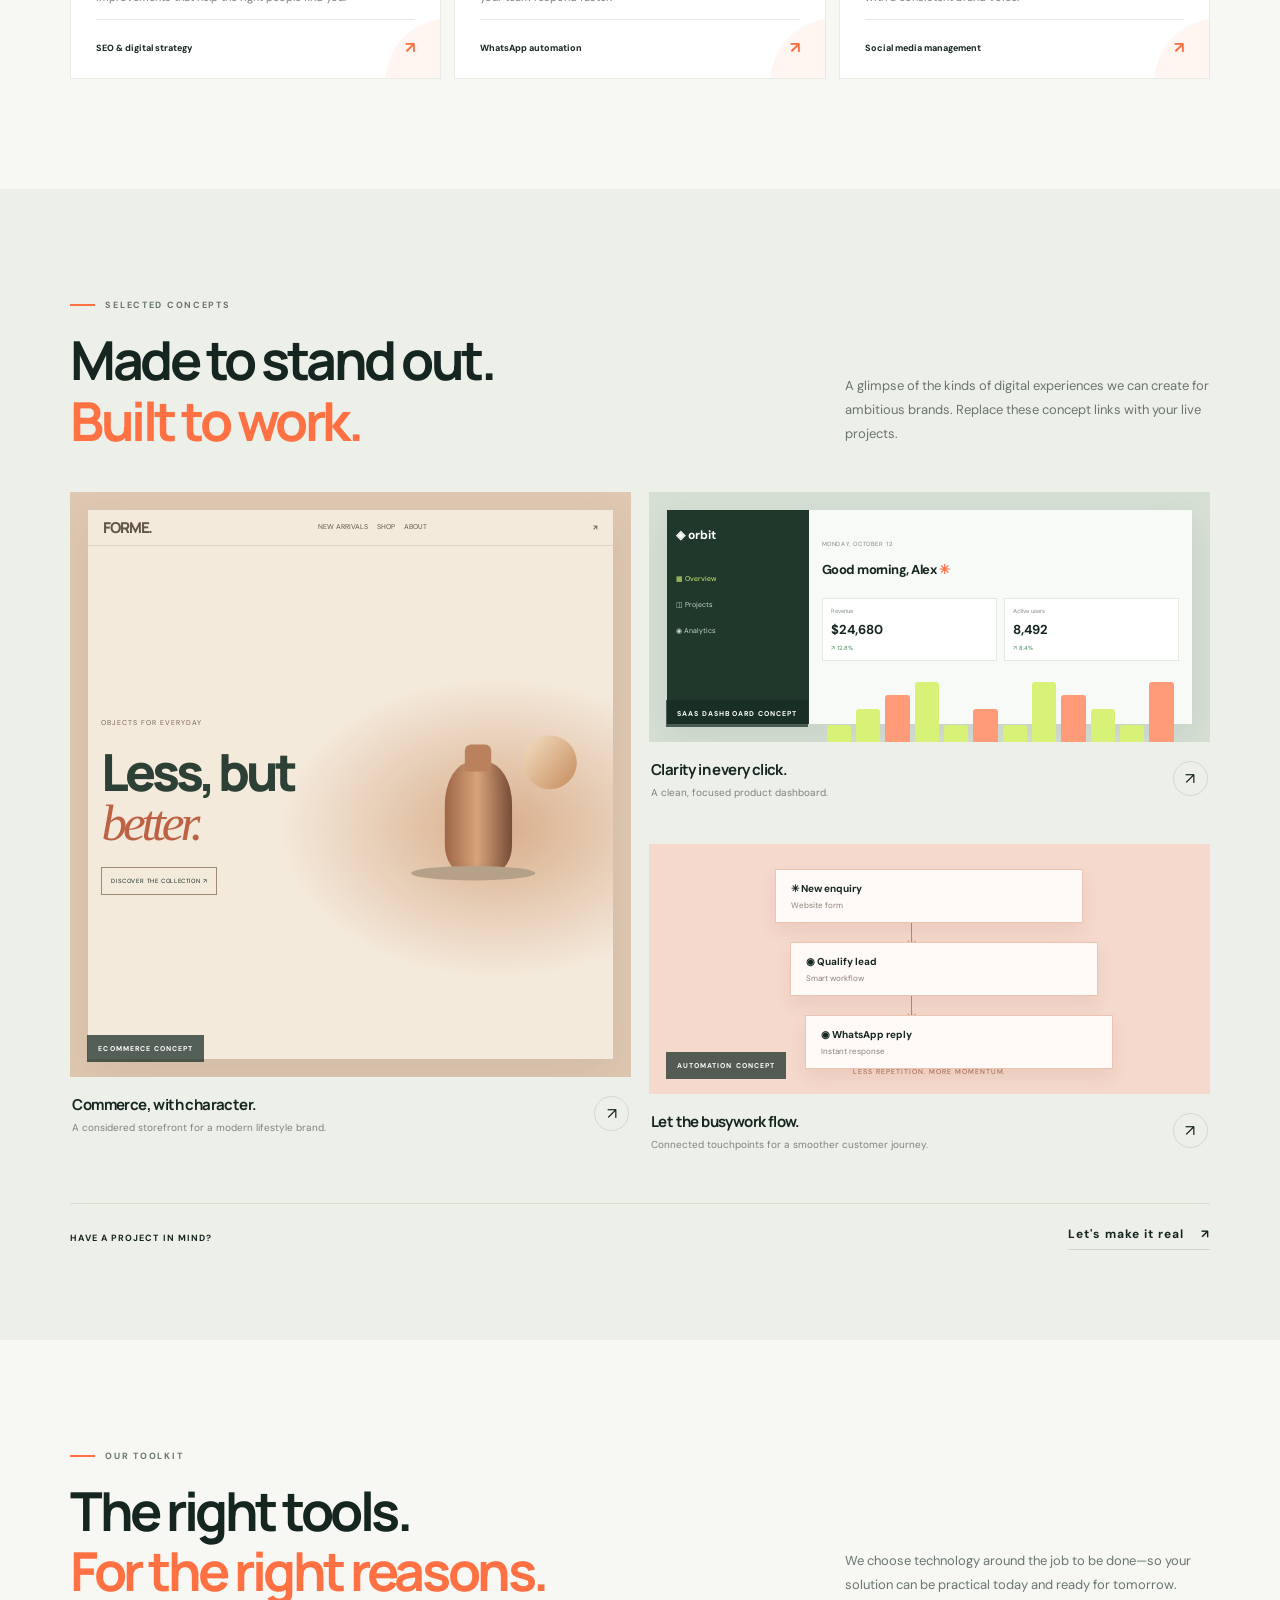
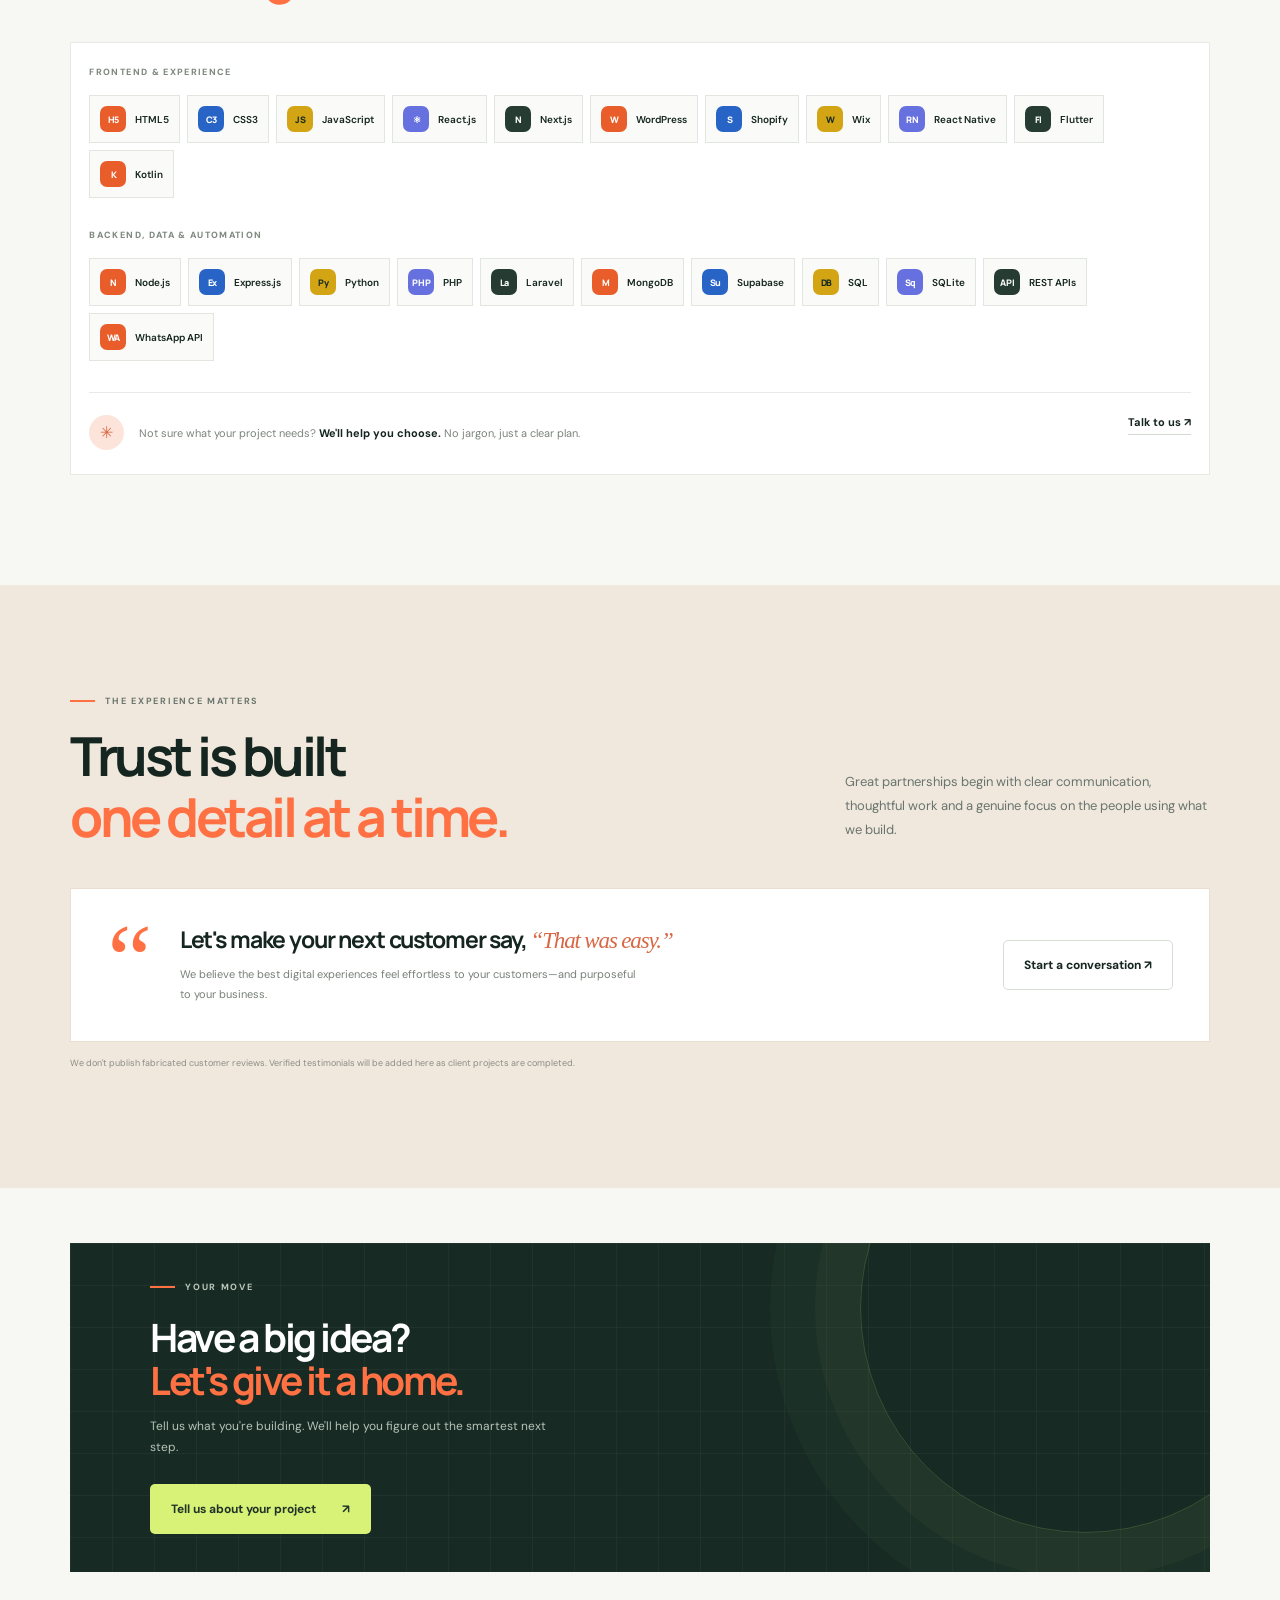
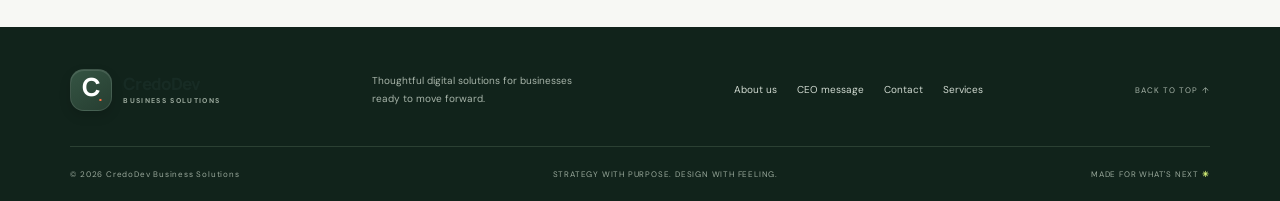
==== commit 4f902509: "google search console" ====
--- a/index.html
+++ b/index.html
@@ -1,21 +1,22 @@
 <!DOCTYPE html>
 <html lang="en">
 <head>
+    <meta name="google-site-verification" content="CN9w2LnUw-zlqU7h9NA51CiQSs0yPItZmxtVG_uTBIY" />
 <meta charset="UTF-8"><meta name="viewport" content="width=device-width, initial-scale=1.0">
-<meta name="description" content="NavTarib Business Solutions builds premium websites, ecommerce stores, SaaS products, automation and digital growth systems.">
-<title>NavTarib Business Solutions — Digital, Elevated.</title>
+<meta name="description" content="CredoDev Business Solutions builds premium websites, ecommerce stores, SaaS products, automation and digital growth systems.">
+<title>CredoDev Business Solutions — Digital, Elevated.</title>
 <link rel="preconnect" href="https://fonts.googleapis.com"><link rel="preconnect" href="https://fonts.gstatic.com" crossorigin>
 <link href="https://fonts.googleapis.com/css2?family=DM+Sans:wght@400;500;600;700&family=Manrope:wght@400;500;600;700;800&display=swap" rel="stylesheet">
 <link rel="stylesheet" href="style.css">
 </head>
 <body>
 <div class="announcement"><span class="pulse"></span> Your next big move starts here <span class="announcement-right">Digital experiences built to move business forward <span>↗</span></span></div>
-<header class="site-header"><a class="brand" href="index.html"><span class="brand-mark">N<span>.</span></span><span class="brand-copy">NavTarib<small>BUSINESS SOLUTIONS</small></span></a>
+<header class="site-header"><a class="brand" href="index.html"><span class="brand-mark">Credo<span>.</span></span><span class="brand-copy">CredoDev<small>BUSINESS SOLUTIONS</small></span></a>
 <button class="menu-toggle" aria-label="Toggle menu" aria-expanded="false"><i></i><i></i></button>
 <nav class="nav"><a class="active" href="index.html">Home</a><a href="#services">Services</a><a href="#work">Our work</a><a href="about.html">About us</a><a href="ceo.html">CEO message</a><a href="contact.html" class="nav-cta">Let's talk <span>↗</span></a></nav></header>
 <main>
 <section class="hero section-wrap"><div class="hero-grid"></div><div class="hero-copy reveal"><div class="eyebrow"><span class="eyebrow-line"></span> STRATEGY · DESIGN · TECHNOLOGY</div><h1>We build digital<br>that means <em>business.</em></h1><p class="hero-lead">Your website should do more than look good. It should earn trust, spark action, and turn ambition into measurable growth.</p><div class="hero-actions"><a class="btn btn-primary" href="contact.html">Build with us <span>↗</span></a><a class="text-link" href="#work">Explore our work <span>↓</span></a></div><div class="hero-proof"><div class="avatar-stack"><span>N</span><span>✦</span><span>↗</span></div><div><strong>Built for ambitious businesses</strong><small>From first impression to final click.</small></div><div class="proof-divider"></div><div class="proof-rating"><strong>✳ Thoughtful by design</strong><small>Performance meets personality</small></div></div></div>
-<div class="hero-visual reveal delay-2"><div class="visual-orbit orbit-one"></div><div class="visual-orbit orbit-two"></div><div class="hero-card main-preview"><div class="preview-top"><span class="preview-dots">● ● ●</span><span>YOUR NEXT CHAPTER</span><span>↗</span></div><div class="preview-content"><div class="preview-kicker">DIGITAL, ELEVATED.</div><div class="preview-head">Make your<br><em>mark.</em></div><div class="preview-bar"></div><div class="preview-foot"><span>BRAND / DIGITAL / GROWTH</span><span>01 — 04</span></div></div></div><div class="float-card float-top"><span class="float-icon">✳</span><div><strong>Built to convert</strong><small>Design with purpose</small></div></div><div class="float-card float-bottom"><div class="mini-chart"><i></i><i></i><i></i><i></i><i></i><i></i></div><div><strong>Room to grow</strong><small>Made for what's next</small></div></div><div class="hero-stamp">N<span>.</span><small>IDEAS INTO IMPACT</small></div></div>
+<div class="hero-visual reveal delay-2"><div class="visual-orbit orbit-one"></div><div class="visual-orbit orbit-two"></div><div class="hero-card main-preview"><div class="preview-top"><span class="preview-dots">● ● ●</span><span>YOUR NEXT CHAPTER</span><span>↗</span></div><div class="preview-content"><div class="preview-kicker">DIGITAL, ELEVATED.</div><div class="preview-head">Make your<br><em>mark.</em></div><div class="preview-bar"></div><div class="preview-foot"><span>BRAND / DIGITAL / GROWTH</span><span>01 — 04</span></div></div></div><div class="float-card float-top"><span class="float-icon">✳</span><div><strong>Built to convert</strong><small>Design with purpose</small></div></div><div class="float-card float-bottom"><div class="mini-chart"><i></i><i></i><i></i><i></i><i></i><i></i></div><div><strong>Room to grow</strong><small>Made for what's next</small></div></div><div class="hero-stamp">Credo<span>.</span><small>IDEAS INTO IMPACT</small></div></div>
 <div class="hero-bottom"><span>INDEPENDENT DIGITAL PARTNER</span><span class="scroll-cue">SCROLL TO EXPLORE <b>↓</b></span><span>EST. FOR WHAT'S NEXT</span></div></section>
 <section class="ticker" aria-label="Our capabilities"><div class="ticker-track"><span>WEB EXPERIENCES <b>✳</b> ECOMMERCE <b>✳</b> SMART AUTOMATION <b>✳</b> SAAS PRODUCTS <b>✳</b> DIGITAL GROWTH <b>✳</b> WEB EXPERIENCES <b>✳</b> ECOMMERCE <b>✳</b> SMART AUTOMATION <b>✳</b> SAAS PRODUCTS <b>✳</b> DIGITAL GROWTH <b>✳</b></span></div></section>
 <section id="services" class="section-wrap section-pad"><div class="section-heading reveal"><div><div class="eyebrow"><span class="eyebrow-line"></span> WHAT WE DO</div><h2>Good ideas deserve<br><em>great execution.</em></h2></div><p>One partner for the digital pieces that move your business forward. Built around your goals, not a one-size-fits-all package.</p></div>
@@ -37,5 +38,5 @@
 <section class="testimonial-section"><div class="section-wrap section-pad"><div class="section-heading reveal"><div><div class="eyebrow"><span class="eyebrow-line"></span> THE EXPERIENCE MATTERS</div><h2>Trust is built<br><em>one detail at a time.</em></h2></div><p>Great partnerships begin with clear communication, thoughtful work and a genuine focus on the people using what we build.</p></div><div class="testimonial-note reveal"><div class="quote-mark">“</div><div><h3>Let's make your next customer say, <em>“That was easy.”</em></h3><p>We believe the best digital experiences feel effortless to your customers—and purposeful to your business.</p></div><a class="btn btn-outline" href="contact.html">Start a conversation ↗</a></div><p class="trust-disclaimer">We don't publish fabricated customer reviews. Verified testimonials will be added here as client projects are completed.</p></div></section>
 <section class="cta-section section-wrap"><div class="cta-box reveal"><div class="cta-orb"></div><div class="eyebrow"><span class="eyebrow-line"></span> YOUR MOVE</div><h2>Have a big idea?<br><em>Let's give it a home.</em></h2><p>Tell us what you're building. We'll help you figure out the smartest next step.</p><a class="btn btn-light" href="contact.html">Tell us about your project <span>↗</span></a><span class="cta-side-note">GOOD THINGS<br>START WITH A HELLO.</span></div></section>
 </main>
-<footer class="footer"><div class="footer-main section-wrap"><a class="brand brand-footer" href="index.html"><span class="brand-mark">N<span>.</span></span><span class="brand-copy">NavTarib<small>BUSINESS SOLUTIONS</small></span></a><p>Thoughtful digital solutions for businesses ready to move forward.</p><div class="footer-links"><a href="about.html">About us</a><a href="ceo.html">CEO message</a><a href="contact.html">Contact</a><a href="#services">Services</a></div><a class="back-top" href="#">BACK TO TOP ↑</a></div><div class="footer-bottom section-wrap"><span>© <span id="year"></span> NavTarib Business Solutions</span><span>STRATEGY WITH PURPOSE. DESIGN WITH FEELING.</span><span>MADE FOR WHAT'S NEXT <b>✳</b></span></div></footer>
+<footer class="footer"><div class="footer-main section-wrap"><a class="brand brand-footer" href="index.html"><span class="brand-mark">Credo<span>.</span></span><span class="brand-copy">CredoDev<small>BUSINESS SOLUTIONS</small></span></a><p>Thoughtful digital solutions for businesses ready to move forward.</p><div class="footer-links"><a href="about.html">About us</a><a href="ceo.html">CEO message</a><a href="contact.html">Contact</a><a href="#services">Services</a></div><a class="back-top" href="#">BACK TO TOP ↑</a></div><div class="footer-bottom section-wrap"><span>© <span id="year"></span> CredoDev Business Solutions</span><span>STRATEGY WITH PURPOSE. DESIGN WITH FEELING.</span><span>MADE FOR WHAT'S NEXT <b>✳</b></span></div></footer>
 <script src="script.js"></script></body></html>
--- a/style.css
+++ b/style.css
@@ -21,6 +21,7 @@
 }
 body {
   margin: 0;
+  overflow-x: clip;
   background: var(--paper);
   color: var(--ink);
   font-family: var(--font);
@@ -82,32 +83,52 @@
 .brand {
   display: flex;
   align-items: center;
-  gap: 10px;
+  gap: 11px;
 }
 .brand-mark {
+  position: relative;
+  flex: 0 0 42px;
   width: 42px;
   height: 42px;
-  background: var(--dark);
+  background: linear-gradient(145deg, #243a2e, #14271e);
   color: white;
   display: grid;
   place-items: center;
-  font: 800 24px var(--display);
-  border-radius: 13px;
+  font-size: 0;
+  border: 1px solid #ffffff1a;
+  border-radius: 14px;
+  box-shadow: 0 5px 12px #17291f20, inset 0 1px #ffffff1c;
+  transition: transform 0.2s ease, box-shadow 0.2s ease;
+}
+.brand-mark::before {
+  content: "C";
+  font: 800 25px/1 var(--display);
   letter-spacing: -0.08em;
+  transform: translateX(-1px);
+}
+.brand:hover .brand-mark,
+.brand:focus-visible .brand-mark {
+  transform: translateY(-1px);
+  box-shadow: 0 7px 16px #17291f2e, inset 0 1px #ffffff24;
 }
 .brand-mark span {
+  position: absolute;
+  right: 8px;
+  bottom: 7px;
   color: var(--orange);
+  font: 800 15px/1 var(--display);
 }
 .brand-copy {
-  font: 800 16px var(--display);
-  letter-spacing: -0.04em;
+  font: 800 17px/1 var(--display);
+  letter-spacing: -0.055em;
+  color: var(--dark);
 }
 .brand-copy small {
   display: block;
-  font: 700 8px var(--font);
-  letter-spacing: 0.16em;
+  font: 700 7px/1.2 var(--font);
+  letter-spacing: 0.19em;
   color: #768078;
-  margin-top: 3px;
+  margin-top: 5px;
 }
 .nav {
   display: flex;
@@ -466,7 +487,7 @@
   position: absolute;
   right: 2px;
   bottom: 15px;
-  font: 800 24px var(--display);
+  font: 800 20px var(--display);
   color: var(--dark);
   transform: rotate(8deg);
 }
@@ -1201,7 +1222,8 @@
   gap: 25px;
 }
 .brand-footer .brand-mark {
-  background: #2a4134;
+  background: linear-gradient(145deg, #355443, #263e31);
+  box-shadow: 0 5px 12px #00000024, inset 0 1px #ffffff1c;
 }
 .brand-footer .brand-copy small {
   color: #9ba99d;
@@ -1942,14 +1964,23 @@
     padding-inline: 14px;
   }
   .brand {
-    gap: 7px;
+    gap: 8px;
   }
   .brand-copy {
-    font-size: 14px;
+    font-size: 16px;
   }
   .brand-mark {
+    flex-basis: 38px;
     width: 38px;
     height: 38px;
+    border-radius: 12px;
+  }
+  .brand-mark::before {
+    font-size: 23px;
+  }
+  .brand-mark span {
+    right: 7px;
+    bottom: 6px;
   }
   .hero-actions {
     align-items: flex-start;
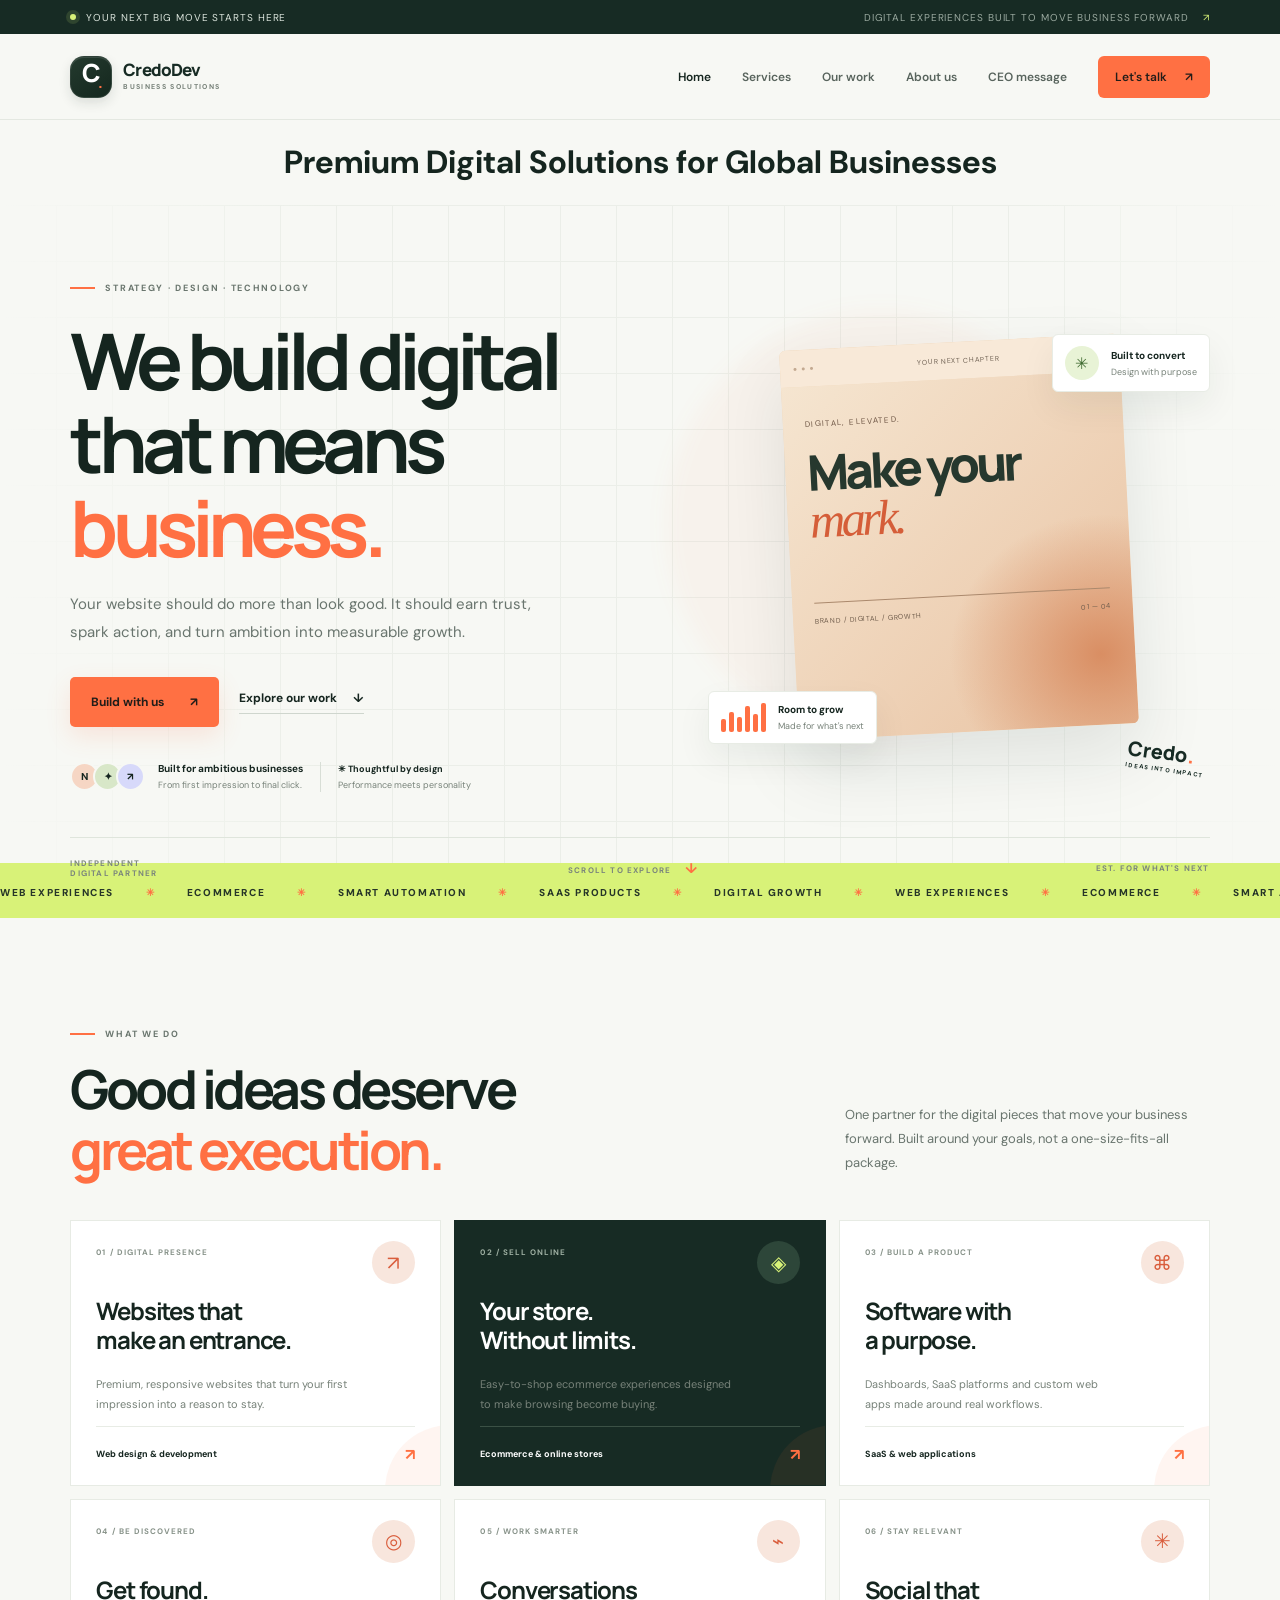
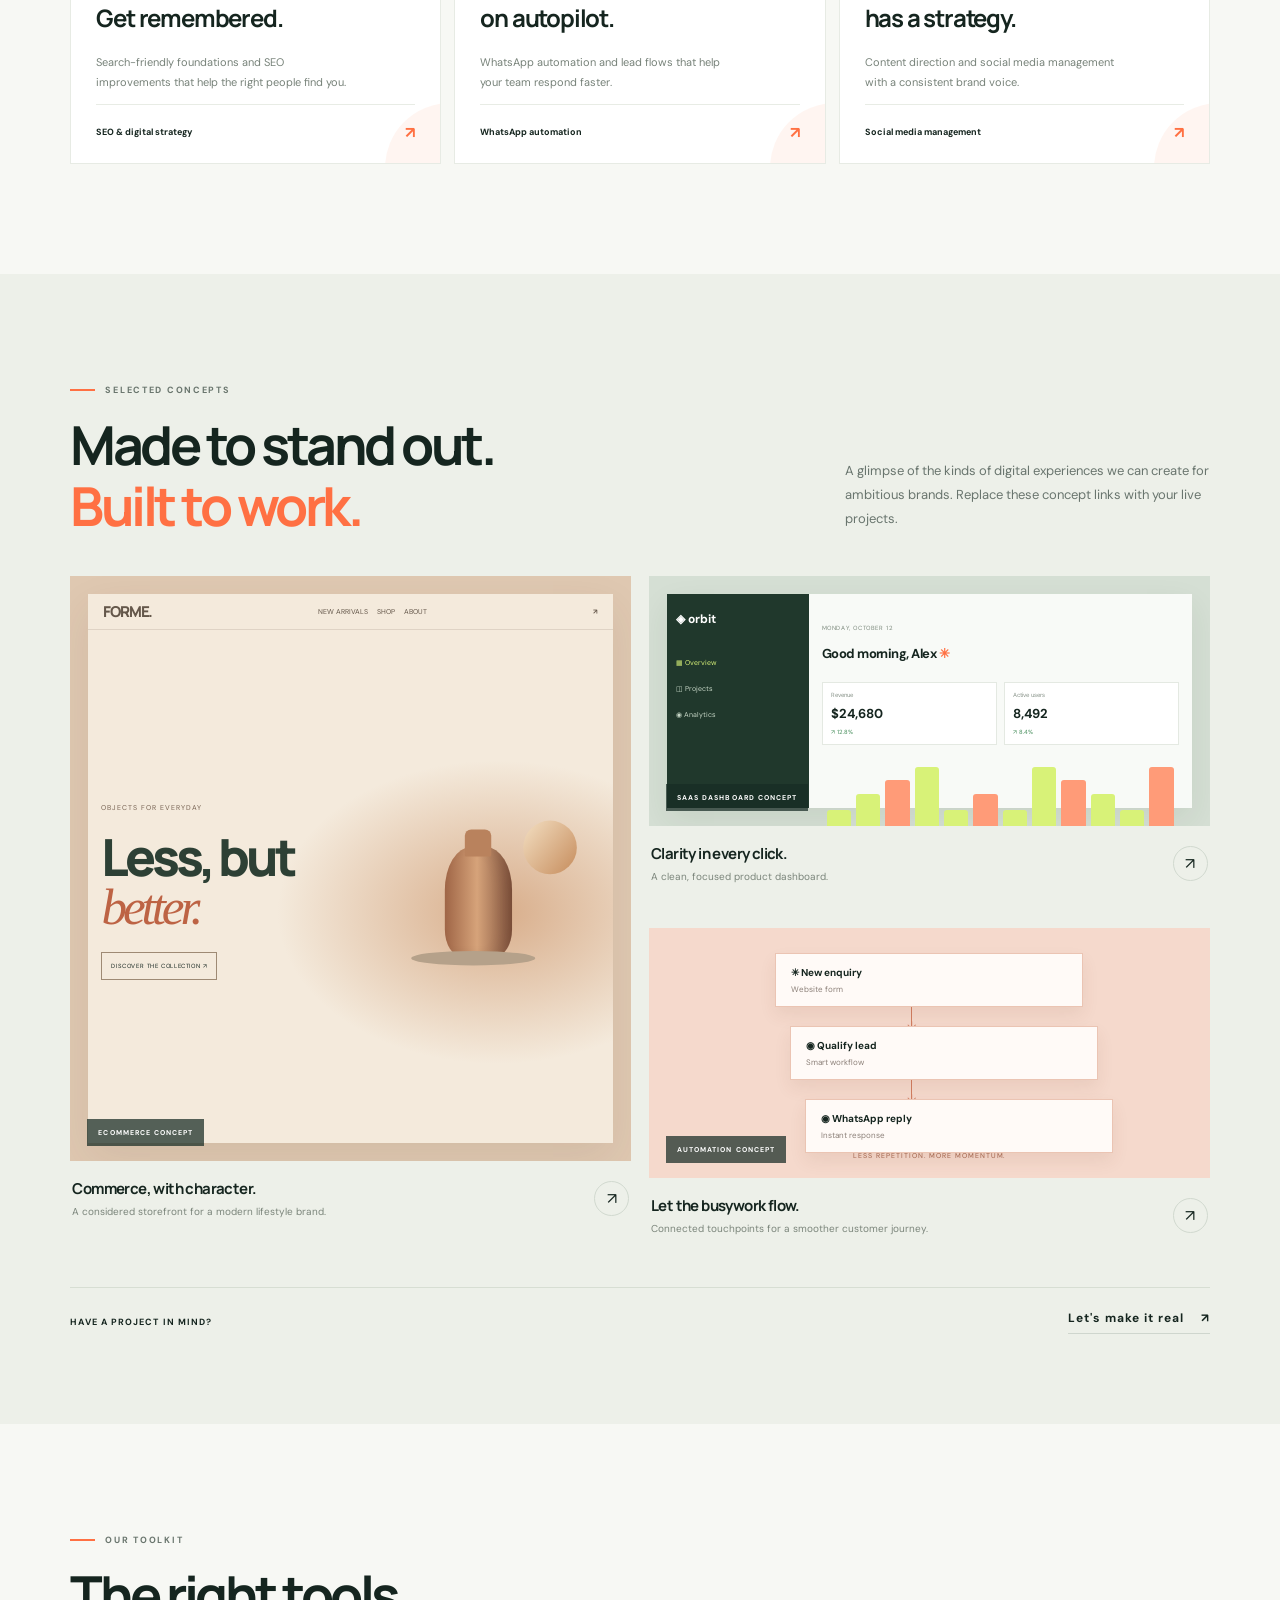
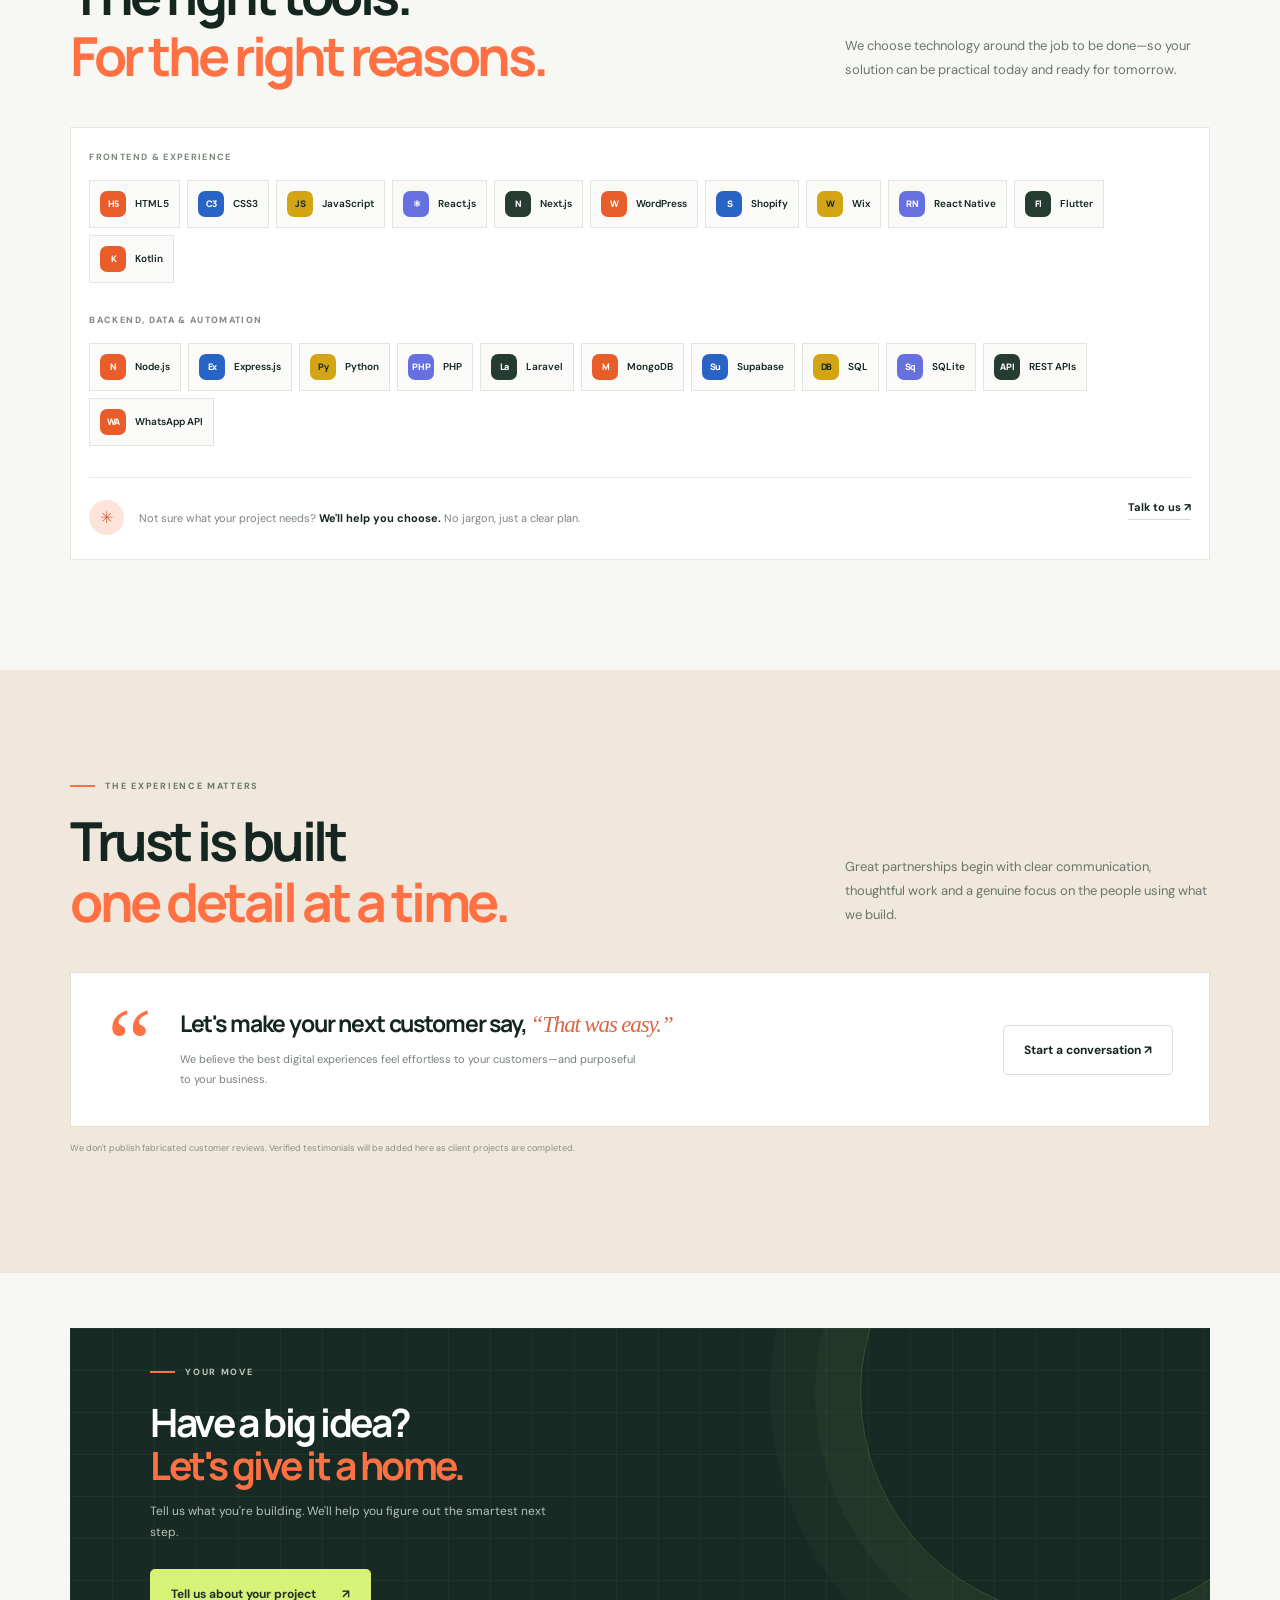
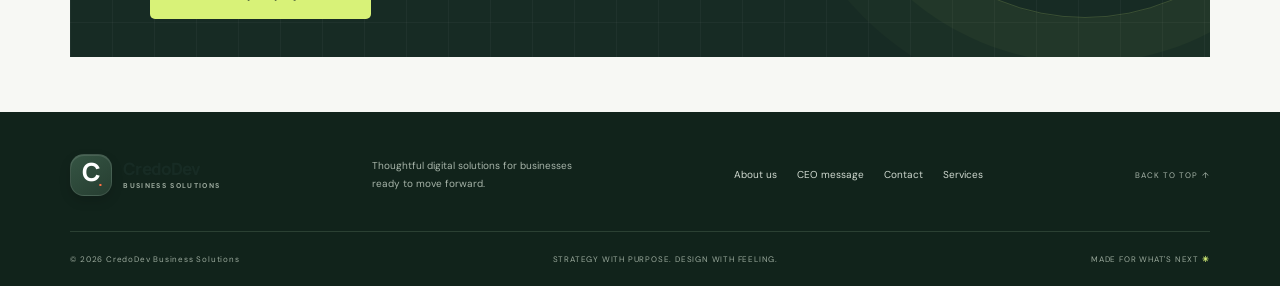
==== commit 0ccd98c4: "keyword" ====
--- a/index.html
+++ b/index.html
@@ -1,42 +1,497 @@
-<!DOCTYPE html>
+<!doctype html>
 <html lang="en">
-<head>
-    <meta name="google-site-verification" content="CN9w2LnUw-zlqU7h9NA51CiQSs0yPItZmxtVG_uTBIY" />
-<meta charset="UTF-8"><meta name="viewport" content="width=device-width, initial-scale=1.0">
-<meta name="description" content="CredoDev Business Solutions builds premium websites, ecommerce stores, SaaS products, automation and digital growth systems.">
-<title>CredoDev Business Solutions — Digital, Elevated.</title>
-<link rel="preconnect" href="https://fonts.googleapis.com"><link rel="preconnect" href="https://fonts.gstatic.com" crossorigin>
-<link href="https://fonts.googleapis.com/css2?family=DM+Sans:wght@400;500;600;700&family=Manrope:wght@400;500;600;700;800&display=swap" rel="stylesheet">
-<link rel="stylesheet" href="style.css">
-</head>
-<body>
-<div class="announcement"><span class="pulse"></span> Your next big move starts here <span class="announcement-right">Digital experiences built to move business forward <span>↗</span></span></div>
-<header class="site-header"><a class="brand" href="index.html"><span class="brand-mark">Credo<span>.</span></span><span class="brand-copy">CredoDev<small>BUSINESS SOLUTIONS</small></span></a>
-<button class="menu-toggle" aria-label="Toggle menu" aria-expanded="false"><i></i><i></i></button>
-<nav class="nav"><a class="active" href="index.html">Home</a><a href="#services">Services</a><a href="#work">Our work</a><a href="about.html">About us</a><a href="ceo.html">CEO message</a><a href="contact.html" class="nav-cta">Let's talk <span>↗</span></a></nav></header>
-<main>
-<section class="hero section-wrap"><div class="hero-grid"></div><div class="hero-copy reveal"><div class="eyebrow"><span class="eyebrow-line"></span> STRATEGY · DESIGN · TECHNOLOGY</div><h1>We build digital<br>that means <em>business.</em></h1><p class="hero-lead">Your website should do more than look good. It should earn trust, spark action, and turn ambition into measurable growth.</p><div class="hero-actions"><a class="btn btn-primary" href="contact.html">Build with us <span>↗</span></a><a class="text-link" href="#work">Explore our work <span>↓</span></a></div><div class="hero-proof"><div class="avatar-stack"><span>N</span><span>✦</span><span>↗</span></div><div><strong>Built for ambitious businesses</strong><small>From first impression to final click.</small></div><div class="proof-divider"></div><div class="proof-rating"><strong>✳ Thoughtful by design</strong><small>Performance meets personality</small></div></div></div>
-<div class="hero-visual reveal delay-2"><div class="visual-orbit orbit-one"></div><div class="visual-orbit orbit-two"></div><div class="hero-card main-preview"><div class="preview-top"><span class="preview-dots">● ● ●</span><span>YOUR NEXT CHAPTER</span><span>↗</span></div><div class="preview-content"><div class="preview-kicker">DIGITAL, ELEVATED.</div><div class="preview-head">Make your<br><em>mark.</em></div><div class="preview-bar"></div><div class="preview-foot"><span>BRAND / DIGITAL / GROWTH</span><span>01 — 04</span></div></div></div><div class="float-card float-top"><span class="float-icon">✳</span><div><strong>Built to convert</strong><small>Design with purpose</small></div></div><div class="float-card float-bottom"><div class="mini-chart"><i></i><i></i><i></i><i></i><i></i><i></i></div><div><strong>Room to grow</strong><small>Made for what's next</small></div></div><div class="hero-stamp">Credo<span>.</span><small>IDEAS INTO IMPACT</small></div></div>
-<div class="hero-bottom"><span>INDEPENDENT DIGITAL PARTNER</span><span class="scroll-cue">SCROLL TO EXPLORE <b>↓</b></span><span>EST. FOR WHAT'S NEXT</span></div></section>
-<section class="ticker" aria-label="Our capabilities"><div class="ticker-track"><span>WEB EXPERIENCES <b>✳</b> ECOMMERCE <b>✳</b> SMART AUTOMATION <b>✳</b> SAAS PRODUCTS <b>✳</b> DIGITAL GROWTH <b>✳</b> WEB EXPERIENCES <b>✳</b> ECOMMERCE <b>✳</b> SMART AUTOMATION <b>✳</b> SAAS PRODUCTS <b>✳</b> DIGITAL GROWTH <b>✳</b></span></div></section>
-<section id="services" class="section-wrap section-pad"><div class="section-heading reveal"><div><div class="eyebrow"><span class="eyebrow-line"></span> WHAT WE DO</div><h2>Good ideas deserve<br><em>great execution.</em></h2></div><p>One partner for the digital pieces that move your business forward. Built around your goals, not a one-size-fits-all package.</p></div>
-<div class="services-grid">
-<a class="service-card reveal" href="https://cleaninghome.vercel.app"><div class="service-num">01 / DIGITAL PRESENCE</div><div class="service-icon">↗</div><h3>Websites that<br>make an entrance.</h3><p>Premium, responsive websites that turn your first impression into a reason to stay.</p><div class="service-bottom"><span>Web design & development</span><b>↗</b></div><div class="service-glow"></div></a>
-<a class="service-card service-dark reveal delay-1" href="https://mart-gravity.vercel.app"><div class="service-num">02 / SELL ONLINE</div><div class="service-icon">◈</div><h3>Your store.<br>Without limits.</h3><p>Easy-to-shop ecommerce experiences designed to make browsing become buying.</p><div class="service-bottom"><span>Ecommerce & online stores</span><b>↗</b></div><div class="service-glow"></div></a>
-<a class="service-card reveal delay-2" href="contact.html?service=SaaS"><div class="service-num">03 / BUILD A PRODUCT</div><div class="service-icon">⌘</div><h3>Software with<br>a purpose.</h3><p>Dashboards, SaaS platforms and custom web apps made around real workflows.</p><div class="service-bottom"><span>SaaS & web applications</span><b>↗</b></div><div class="service-glow"></div></a>
-<a class="service-card reveal" href="contact.html?service=SEO"><div class="service-num">04 / BE DISCOVERED</div><div class="service-icon">◎</div><h3>Get found.<br>Get remembered.</h3><p>Search-friendly foundations and SEO improvements that help the right people find you.</p><div class="service-bottom"><span>SEO & digital strategy</span><b>↗</b></div><div class="service-glow"></div></a>
-<a class="service-card reveal delay-1" href="contact.html?service=WhatsApp%20Automation"><div class="service-num">05 / WORK SMARTER</div><div class="service-icon">⌁</div><h3>Conversations<br>on autopilot.</h3><p>WhatsApp automation and lead flows that help your team respond faster.</p><div class="service-bottom"><span>WhatsApp automation</span><b>↗</b></div><div class="service-glow"></div></a>
-<a class="service-card reveal delay-2" href="https://jotdownnotes.vercel.app"><div class="service-num">06 / STAY RELEVANT</div><div class="service-icon">✳</div><h3>Social that<br>has a strategy.</h3><p>Content direction and social media management with a consistent brand voice.</p><div class="service-bottom"><span>Social media management</span><b>↗</b></div><div class="service-glow"></div></a>
-</div></section>
-<section id="work" class="work-section"><div class="section-wrap section-pad"><div class="section-heading reveal"><div><div class="eyebrow"><span class="eyebrow-line"></span> SELECTED CONCEPTS</div><h2>Made to stand out.<br><em>Built to work.</em></h2></div><p>A glimpse of the kinds of digital experiences we can create for ambitious brands. Replace these concept links with your live projects.</p></div>
-<div class="projects-grid">
-<a class="project project-large reveal" href="#" data-project="ecommerce"><div class="project-art art-commerce"><div class="art-window"><div class="art-nav"><b>FORME.</b><span>NEW ARRIVALS　 SHOP　 ABOUT</span><b>↗</b></div><div class="art-commerce-body"><div><small>OBJECTS FOR EVERYDAY</small><h3>Less, but<br><i>better.</i></h3><span class="art-pill">DISCOVER THE COLLECTION ↗</span></div><div class="product-sculpture"><div class="sculpture-vase"></div><div class="sculpture-orb"></div><div class="sculpture-base"></div></div></div></div><span class="project-tag">ECOMMERCE CONCEPT</span></div><div class="project-info"><div><h3>Commerce, with character.</h3><p>A considered storefront for a modern lifestyle brand.</p></div><span class="project-arrow">↗</span></div></a>
-<a class="project reveal delay-1" href="#" data-project="saas"><div class="project-art art-saas"><div class="saas-window"><div class="saas-sidebar"><b>◈ orbit</b><span>▦ Overview</span><span>◫ Projects</span><span>◉ Analytics</span></div><div class="saas-main"><small>MONDAY, OCTOBER 12</small><h3>Good morning, Alex <span>✳</span></h3><div class="saas-stats"><div><small>Revenue</small><b>$24,680</b><i>↗ 12.8%</i></div><div><small>Active users</small><b>8,492</b><i>↗ 8.4%</i></div></div><div class="chart-bars"><i></i><i></i><i></i><i></i><i></i><i></i><i></i><i></i><i></i><i></i><i></i><i></i></div></div></div><span class="project-tag">SAAS DASHBOARD CONCEPT</span></div><div class="project-info"><div><h3>Clarity in every click.</h3><p>A clean, focused product dashboard.</p></div><span class="project-arrow">↗</span></div></a>
-<a class="project reveal" href="#" data-project="automation"><div class="project-art art-automation"><div class="flow-node node-one">✳ New enquiry <small>Website form</small></div><div class="flow-line"></div><div class="flow-node node-two">◉ Qualify lead <small>Smart workflow</small></div><div class="flow-line"></div><div class="flow-node node-three">◉ WhatsApp reply <small>Instant response</small></div><div class="flow-caption">LESS REPETITION. MORE MOMENTUM.</div><span class="project-tag">AUTOMATION CONCEPT</span></div><div class="project-info"><div><h3>Let the busywork flow.</h3><p>Connected touchpoints for a smoother customer journey.</p></div><span class="project-arrow">↗</span></div></a>
-</div><div class="work-foot reveal"><span>HAVE A PROJECT IN MIND?</span><a class="text-link" href="contact.html">Let's make it real <span>↗</span></a></div></div></section>
-<section class="tech-section section-wrap section-pad"><div class="section-heading reveal"><div><div class="eyebrow"><span class="eyebrow-line"></span> OUR TOOLKIT</div><h2>The right tools.<br><em>For the right reasons.</em></h2></div><p>We choose technology around the job to be done—so your solution can be practical today and ready for tomorrow.</p></div><div class="tech-panel reveal"><div class="tech-label">FRONTEND & EXPERIENCE</div><div class="tech-list"><span><i class="tech-icon">H5</i>HTML5</span><span><i class="tech-icon">C3</i>CSS3</span><span><i class="tech-icon">JS</i>JavaScript</span><span><i class="tech-icon">⚛</i>React.js</span><span><i class="tech-icon">N</i>Next.js</span><span><i class="tech-icon">W</i>WordPress</span><span><i class="tech-icon">S</i>Shopify</span><span><i class="tech-icon">W</i>Wix</span><span><i class="tech-icon">RN</i>React Native</span><span><i class="tech-icon">Fl</i>Flutter</span><span><i class="tech-icon">K</i>Kotlin</span></div><div class="tech-label">BACKEND, DATA & AUTOMATION</div><div class="tech-list"><span><i class="tech-icon">N</i>Node.js</span><span><i class="tech-icon">Ex</i>Express.js</span><span><i class="tech-icon">Py</i>Python</span><span><i class="tech-icon">PHP</i>PHP</span><span><i class="tech-icon">La</i>Laravel</span><span><i class="tech-icon">M</i>MongoDB</span><span><i class="tech-icon">Su</i>Supabase</span><span><i class="tech-icon">DB</i>SQL</span><span><i class="tech-icon">Sq</i>SQLite</span><span><i class="tech-icon">API</i>REST APIs</span><span><i class="tech-icon">WA</i>WhatsApp API</span></div><div class="tech-note"><span class="tech-note-icon">✳</span><p>Not sure what your project needs? <strong>We'll help you choose.</strong> No jargon, just a clear plan.</p><a href="contact.html">Talk to us ↗</a></div></div></section>
-<section class="testimonial-section"><div class="section-wrap section-pad"><div class="section-heading reveal"><div><div class="eyebrow"><span class="eyebrow-line"></span> THE EXPERIENCE MATTERS</div><h2>Trust is built<br><em>one detail at a time.</em></h2></div><p>Great partnerships begin with clear communication, thoughtful work and a genuine focus on the people using what we build.</p></div><div class="testimonial-note reveal"><div class="quote-mark">“</div><div><h3>Let's make your next customer say, <em>“That was easy.”</em></h3><p>We believe the best digital experiences feel effortless to your customers—and purposeful to your business.</p></div><a class="btn btn-outline" href="contact.html">Start a conversation ↗</a></div><p class="trust-disclaimer">We don't publish fabricated customer reviews. Verified testimonials will be added here as client projects are completed.</p></div></section>
-<section class="cta-section section-wrap"><div class="cta-box reveal"><div class="cta-orb"></div><div class="eyebrow"><span class="eyebrow-line"></span> YOUR MOVE</div><h2>Have a big idea?<br><em>Let's give it a home.</em></h2><p>Tell us what you're building. We'll help you figure out the smartest next step.</p><a class="btn btn-light" href="contact.html">Tell us about your project <span>↗</span></a><span class="cta-side-note">GOOD THINGS<br>START WITH A HELLO.</span></div></section>
-</main>
-<footer class="footer"><div class="footer-main section-wrap"><a class="brand brand-footer" href="index.html"><span class="brand-mark">Credo<span>.</span></span><span class="brand-copy">CredoDev<small>BUSINESS SOLUTIONS</small></span></a><p>Thoughtful digital solutions for businesses ready to move forward.</p><div class="footer-links"><a href="about.html">About us</a><a href="ceo.html">CEO message</a><a href="contact.html">Contact</a><a href="#services">Services</a></div><a class="back-top" href="#">BACK TO TOP ↑</a></div><div class="footer-bottom section-wrap"><span>© <span id="year"></span> CredoDev Business Solutions</span><span>STRATEGY WITH PURPOSE. DESIGN WITH FEELING.</span><span>MADE FOR WHAT'S NEXT <b>✳</b></span></div></footer>
-<script src="script.js"></script></body></html>
+  <head>
+    <title>Global Web Development & SEO Services | Creative Agency</title>
+    <meta
+      name="description"
+      content="Top-rated web development and SEO services for businesses in USA, UK, Canada, UAE, Europe, and worldwide. Elevate your digital presence today."
+    />
+
+    <meta
+      name="google-site-verification"
+      content="CN9w2LnUw-zlqU7h9NA51CiQSs0yPItZmxtVG_uTBIY"
+    />
+    <meta charset="UTF-8" />
+    <meta name="viewport" content="width=device-width, initial-scale=1.0" />
+    <meta
+      name="description"
+      content="CredoDev Business Solutions builds premium websites, ecommerce stores, SaaS products, automation and digital growth systems."
+    />
+    <title>CredoDev Business Solutions — Digital, Elevated.</title>
+    <link rel="preconnect" href="https://fonts.googleapis.com" />
+    <link rel="preconnect" href="https://fonts.gstatic.com" crossorigin />
+    <link
+      href="https://fonts.googleapis.com/css2?family=DM+Sans:wght@400;500;600;700&family=Manrope:wght@400;500;600;700;800&display=swap"
+      rel="stylesheet"
+    />
+    <link rel="stylesheet" href="style.css" />
+  </head>
+  <body>
+    <div class="announcement">
+      <span class="pulse"></span> Your next big move starts here
+      <span class="announcement-right"
+        >Digital experiences built to move business forward <span>↗</span></span
+      >
+    </div>
+    <header class="site-header">
+      <a class="brand" href="index.html"
+        ><span class="brand-mark">Credo<span>.</span></span
+        ><span class="brand-copy"
+          >CredoDev<small>BUSINESS SOLUTIONS</small></span
+        ></a
+      >
+      <button
+        class="menu-toggle"
+        aria-label="Toggle menu"
+        aria-expanded="false"
+      >
+        <i></i><i></i>
+      </button>
+      <nav class="nav">
+        <a class="active" href="index.html">Home</a
+        ><a href="#services">Services</a><a href="#work">Our work</a
+        ><a href="about.html">About us</a><a href="ceo.html">CEO message</a
+        ><a href="contact.html" class="nav-cta">Let's talk <span>↗</span></a>
+      </nav>
+    </header>
+    <main>
+      <h1 style="text-align: center">
+        Premium Digital Solutions for Global Businesses
+      </h1>
+
+      <section class="hero section-wrap">
+        <div class="hero-grid"></div>
+        <div class="hero-copy reveal">
+          <div class="eyebrow">
+            <span class="eyebrow-line"></span> STRATEGY · DESIGN · TECHNOLOGY
+          </div>
+          <h1>We build digital<br />that means <em>business.</em></h1>
+          <p class="hero-lead">
+            Your website should do more than look good. It should earn trust,
+            spark action, and turn ambition into measurable growth.
+          </p>
+          <div class="hero-actions">
+            <a class="btn btn-primary" href="contact.html"
+              >Build with us <span>↗</span></a
+            ><a class="text-link" href="#work"
+              >Explore our work <span>↓</span></a
+            >
+          </div>
+          <div class="hero-proof">
+            <div class="avatar-stack">
+              <span>N</span><span>✦</span><span>↗</span>
+            </div>
+            <div>
+              <strong>Built for ambitious businesses</strong
+              ><small>From first impression to final click.</small>
+            </div>
+            <div class="proof-divider"></div>
+            <div class="proof-rating">
+              <strong>✳ Thoughtful by design</strong
+              ><small>Performance meets personality</small>
+            </div>
+          </div>
+        </div>
+        <div class="hero-visual reveal delay-2">
+          <div class="visual-orbit orbit-one"></div>
+          <div class="visual-orbit orbit-two"></div>
+          <div class="hero-card main-preview">
+            <div class="preview-top">
+              <span class="preview-dots">● ● ●</span
+              ><span>YOUR NEXT CHAPTER</span><span>↗</span>
+            </div>
+            <div class="preview-content">
+              <div class="preview-kicker">DIGITAL, ELEVATED.</div>
+              <div class="preview-head">Make your<br /><em>mark.</em></div>
+              <div class="preview-bar"></div>
+              <div class="preview-foot">
+                <span>BRAND / DIGITAL / GROWTH</span><span>01 — 04</span>
+              </div>
+            </div>
+          </div>
+          <div class="float-card float-top">
+            <span class="float-icon">✳</span>
+            <div>
+              <strong>Built to convert</strong
+              ><small>Design with purpose</small>
+            </div>
+          </div>
+          <div class="float-card float-bottom">
+            <div class="mini-chart">
+              <i></i><i></i><i></i><i></i><i></i><i></i>
+            </div>
+            <div>
+              <strong>Room to grow</strong><small>Made for what's next</small>
+            </div>
+          </div>
+          <div class="hero-stamp">
+            Credo<span>.</span><small>IDEAS INTO IMPACT</small>
+          </div>
+        </div>
+        <div class="hero-bottom">
+          <span>INDEPENDENT DIGITAL PARTNER</span
+          ><span class="scroll-cue">SCROLL TO EXPLORE <b>↓</b></span
+          ><span>EST. FOR WHAT'S NEXT</span>
+        </div>
+      </section>
+      <section class="ticker" aria-label="Our capabilities">
+        <div class="ticker-track">
+          <span
+            >WEB EXPERIENCES <b>✳</b> ECOMMERCE <b>✳</b> SMART AUTOMATION
+            <b>✳</b> SAAS PRODUCTS <b>✳</b> DIGITAL GROWTH <b>✳</b> WEB
+            EXPERIENCES <b>✳</b> ECOMMERCE <b>✳</b> SMART AUTOMATION
+            <b>✳</b> SAAS PRODUCTS <b>✳</b> DIGITAL GROWTH <b>✳</b></span
+          >
+        </div>
+      </section>
+      <section id="services" class="section-wrap section-pad">
+        <div class="section-heading reveal">
+          <div>
+            <div class="eyebrow">
+              <span class="eyebrow-line"></span> WHAT WE DO
+            </div>
+            <h2>Good ideas deserve<br /><em>great execution.</em></h2>
+          </div>
+          <p>
+            One partner for the digital pieces that move your business forward.
+            Built around your goals, not a one-size-fits-all package.
+          </p>
+        </div>
+        <div class="services-grid">
+          <a class="service-card reveal" href="https://cleaninghome.vercel.app"
+            ><div class="service-num">01 / DIGITAL PRESENCE</div>
+            <div class="service-icon">↗</div>
+            <h3>Websites that<br />make an entrance.</h3>
+            <p>
+              Premium, responsive websites that turn your first impression into
+              a reason to stay.
+            </p>
+            <div class="service-bottom">
+              <span>Web design & development</span><b>↗</b>
+            </div>
+            <div class="service-glow"></div
+          ></a>
+          <a
+            class="service-card service-dark reveal delay-1"
+            href="https://mart-gravity.vercel.app"
+            ><div class="service-num">02 / SELL ONLINE</div>
+            <div class="service-icon">◈</div>
+            <h3>Your store.<br />Without limits.</h3>
+            <p>
+              Easy-to-shop ecommerce experiences designed to make browsing
+              become buying.
+            </p>
+            <div class="service-bottom">
+              <span>Ecommerce & online stores</span><b>↗</b>
+            </div>
+            <div class="service-glow"></div
+          ></a>
+          <a
+            class="service-card reveal delay-2"
+            href="contact.html?service=SaaS"
+            ><div class="service-num">03 / BUILD A PRODUCT</div>
+            <div class="service-icon">⌘</div>
+            <h3>Software with<br />a purpose.</h3>
+            <p>
+              Dashboards, SaaS platforms and custom web apps made around real
+              workflows.
+            </p>
+            <div class="service-bottom">
+              <span>SaaS & web applications</span><b>↗</b>
+            </div>
+            <div class="service-glow"></div
+          ></a>
+          <a class="service-card reveal" href="contact.html?service=SEO"
+            ><div class="service-num">04 / BE DISCOVERED</div>
+            <div class="service-icon">◎</div>
+            <h3>Get found.<br />Get remembered.</h3>
+            <p>
+              Search-friendly foundations and SEO improvements that help the
+              right people find you.
+            </p>
+            <div class="service-bottom">
+              <span>SEO & digital strategy</span><b>↗</b>
+            </div>
+            <div class="service-glow"></div
+          ></a>
+          <a
+            class="service-card reveal delay-1"
+            href="contact.html?service=WhatsApp%20Automation"
+            ><div class="service-num">05 / WORK SMARTER</div>
+            <div class="service-icon">⌁</div>
+            <h3>Conversations<br />on autopilot.</h3>
+            <p>
+              WhatsApp automation and lead flows that help your team respond
+              faster.
+            </p>
+            <div class="service-bottom">
+              <span>WhatsApp automation</span><b>↗</b>
+            </div>
+            <div class="service-glow"></div
+          ></a>
+          <a
+            class="service-card reveal delay-2"
+            href="https://jotdownnotes.vercel.app"
+            ><div class="service-num">06 / STAY RELEVANT</div>
+            <div class="service-icon">✳</div>
+            <h3>Social that<br />has a strategy.</h3>
+            <p>
+              Content direction and social media management with a consistent
+              brand voice.
+            </p>
+            <div class="service-bottom">
+              <span>Social media management</span><b>↗</b>
+            </div>
+            <div class="service-glow"></div
+          ></a>
+        </div>
+      </section>
+      <section id="work" class="work-section">
+        <div class="section-wrap section-pad">
+          <div class="section-heading reveal">
+            <div>
+              <div class="eyebrow">
+                <span class="eyebrow-line"></span> SELECTED CONCEPTS
+              </div>
+              <h2>Made to stand out.<br /><em>Built to work.</em></h2>
+            </div>
+            <p>
+              A glimpse of the kinds of digital experiences we can create for
+              ambitious brands. Replace these concept links with your live
+              projects.
+            </p>
+          </div>
+          <div class="projects-grid">
+            <a
+              class="project project-large reveal"
+              href="#"
+              data-project="ecommerce"
+              ><div class="project-art art-commerce">
+                <div class="art-window">
+                  <div class="art-nav">
+                    <b>FORME.</b><span>NEW ARRIVALS　 SHOP　 ABOUT</span
+                    ><b>↗</b>
+                  </div>
+                  <div class="art-commerce-body">
+                    <div>
+                      <small>OBJECTS FOR EVERYDAY</small>
+                      <h3>Less, but<br /><i>better.</i></h3>
+                      <span class="art-pill">DISCOVER THE COLLECTION ↗</span>
+                    </div>
+                    <div class="product-sculpture">
+                      <div class="sculpture-vase"></div>
+                      <div class="sculpture-orb"></div>
+                      <div class="sculpture-base"></div>
+                    </div>
+                  </div>
+                </div>
+                <span class="project-tag">ECOMMERCE CONCEPT</span>
+              </div>
+              <div class="project-info">
+                <div>
+                  <h3>Commerce, with character.</h3>
+                  <p>A considered storefront for a modern lifestyle brand.</p>
+                </div>
+                <span class="project-arrow">↗</span>
+              </div></a
+            >
+            <a class="project reveal delay-1" href="#" data-project="saas"
+              ><div class="project-art art-saas">
+                <div class="saas-window">
+                  <div class="saas-sidebar">
+                    <b>◈ orbit</b><span>▦ Overview</span><span>◫ Projects</span
+                    ><span>◉ Analytics</span>
+                  </div>
+                  <div class="saas-main">
+                    <small>MONDAY, OCTOBER 12</small>
+                    <h3>Good morning, Alex <span>✳</span></h3>
+                    <div class="saas-stats">
+                      <div>
+                        <small>Revenue</small><b>$24,680</b><i>↗ 12.8%</i>
+                      </div>
+                      <div>
+                        <small>Active users</small><b>8,492</b><i>↗ 8.4%</i>
+                      </div>
+                    </div>
+                    <div class="chart-bars">
+                      <i></i><i></i><i></i><i></i><i></i><i></i><i></i><i></i
+                      ><i></i><i></i><i></i><i></i>
+                    </div>
+                  </div>
+                </div>
+                <span class="project-tag">SAAS DASHBOARD CONCEPT</span>
+              </div>
+              <div class="project-info">
+                <div>
+                  <h3>Clarity in every click.</h3>
+                  <p>A clean, focused product dashboard.</p>
+                </div>
+                <span class="project-arrow">↗</span>
+              </div></a
+            >
+            <a class="project reveal" href="#" data-project="automation"
+              ><div class="project-art art-automation">
+                <div class="flow-node node-one">
+                  ✳ New enquiry <small>Website form</small>
+                </div>
+                <div class="flow-line"></div>
+                <div class="flow-node node-two">
+                  ◉ Qualify lead <small>Smart workflow</small>
+                </div>
+                <div class="flow-line"></div>
+                <div class="flow-node node-three">
+                  ◉ WhatsApp reply <small>Instant response</small>
+                </div>
+                <div class="flow-caption">LESS REPETITION. MORE MOMENTUM.</div>
+                <span class="project-tag">AUTOMATION CONCEPT</span>
+              </div>
+              <div class="project-info">
+                <div>
+                  <h3>Let the busywork flow.</h3>
+                  <p>Connected touchpoints for a smoother customer journey.</p>
+                </div>
+                <span class="project-arrow">↗</span>
+              </div></a
+            >
+          </div>
+          <div class="work-foot reveal">
+            <span>HAVE A PROJECT IN MIND?</span
+            ><a class="text-link" href="contact.html"
+              >Let's make it real <span>↗</span></a
+            >
+          </div>
+        </div>
+      </section>
+      <section class="tech-section section-wrap section-pad">
+        <div class="section-heading reveal">
+          <div>
+            <div class="eyebrow">
+              <span class="eyebrow-line"></span> OUR TOOLKIT
+            </div>
+            <h2>The right tools.<br /><em>For the right reasons.</em></h2>
+          </div>
+          <p>
+            We choose technology around the job to be done—so your solution can
+            be practical today and ready for tomorrow.
+          </p>
+        </div>
+        <div class="tech-panel reveal">
+          <div class="tech-label">FRONTEND & EXPERIENCE</div>
+          <div class="tech-list">
+            <span><i class="tech-icon">H5</i>HTML5</span
+            ><span><i class="tech-icon">C3</i>CSS3</span
+            ><span><i class="tech-icon">JS</i>JavaScript</span
+            ><span><i class="tech-icon">⚛</i>React.js</span
+            ><span><i class="tech-icon">N</i>Next.js</span
+            ><span><i class="tech-icon">W</i>WordPress</span
+            ><span><i class="tech-icon">S</i>Shopify</span
+            ><span><i class="tech-icon">W</i>Wix</span
+            ><span><i class="tech-icon">RN</i>React Native</span
+            ><span><i class="tech-icon">Fl</i>Flutter</span
+            ><span><i class="tech-icon">K</i>Kotlin</span>
+          </div>
+          <div class="tech-label">BACKEND, DATA & AUTOMATION</div>
+          <div class="tech-list">
+            <span><i class="tech-icon">N</i>Node.js</span
+            ><span><i class="tech-icon">Ex</i>Express.js</span
+            ><span><i class="tech-icon">Py</i>Python</span
+            ><span><i class="tech-icon">PHP</i>PHP</span
+            ><span><i class="tech-icon">La</i>Laravel</span
+            ><span><i class="tech-icon">M</i>MongoDB</span
+            ><span><i class="tech-icon">Su</i>Supabase</span
+            ><span><i class="tech-icon">DB</i>SQL</span
+            ><span><i class="tech-icon">Sq</i>SQLite</span
+            ><span><i class="tech-icon">API</i>REST APIs</span
+            ><span><i class="tech-icon">WA</i>WhatsApp API</span>
+          </div>
+          <div class="tech-note">
+            <span class="tech-note-icon">✳</span>
+            <p>
+              Not sure what your project needs?
+              <strong>We'll help you choose.</strong> No jargon, just a clear
+              plan.
+            </p>
+            <a href="contact.html">Talk to us ↗</a>
+          </div>
+        </div>
+      </section>
+      <section class="testimonial-section">
+        <div class="section-wrap section-pad">
+          <div class="section-heading reveal">
+            <div>
+              <div class="eyebrow">
+                <span class="eyebrow-line"></span> THE EXPERIENCE MATTERS
+              </div>
+              <h2>Trust is built<br /><em>one detail at a time.</em></h2>
+            </div>
+            <p>
+              Great partnerships begin with clear communication, thoughtful work
+              and a genuine focus on the people using what we build.
+            </p>
+          </div>
+          <div class="testimonial-note reveal">
+            <div class="quote-mark">“</div>
+            <div>
+              <h3>
+                Let's make your next customer say, <em>“That was easy.”</em>
+              </h3>
+              <p>
+                We believe the best digital experiences feel effortless to your
+                customers—and purposeful to your business.
+              </p>
+            </div>
+            <a class="btn btn-outline" href="contact.html"
+              >Start a conversation ↗</a
+            >
+          </div>
+          <p class="trust-disclaimer">
+            We don't publish fabricated customer reviews. Verified testimonials
+            will be added here as client projects are completed.
+          </p>
+        </div>
+      </section>
+      <section class="cta-section section-wrap">
+        <div class="cta-box reveal">
+          <div class="cta-orb"></div>
+          <div class="eyebrow">
+            <span class="eyebrow-line"></span> YOUR MOVE
+          </div>
+          <h2>Have a big idea?<br /><em>Let's give it a home.</em></h2>
+          <p>
+            Tell us what you're building. We'll help you figure out the smartest
+            next step.
+          </p>
+          <a class="btn btn-light" href="contact.html"
+            >Tell us about your project <span>↗</span></a
+          ><span class="cta-side-note"
+            >GOOD THINGS<br />START WITH A HELLO.</span
+          >
+        </div>
+      </section>
+    </main>
+    <footer class="footer">
+      <div class="footer-main section-wrap">
+        <a class="brand brand-footer" href="index.html"
+          ><span class="brand-mark">Credo<span>.</span></span
+          ><span class="brand-copy"
+            >CredoDev<small>BUSINESS SOLUTIONS</small></span
+          ></a
+        >
+        <p>
+          Thoughtful digital solutions for businesses ready to move forward.
+        </p>
+        <div class="footer-links">
+          <a href="about.html">About us</a><a href="ceo.html">CEO message</a
+          ><a href="contact.html">Contact</a><a href="#services">Services</a>
+        </div>
+        <a class="back-top" href="#">BACK TO TOP ↑</a>
+      </div>
+      <div class="footer-bottom section-wrap">
+        <span>© <span id="year"></span> CredoDev Business Solutions</span
+        ><span>STRATEGY WITH PURPOSE. DESIGN WITH FEELING.</span
+        ><span>MADE FOR WHAT'S NEXT <b>✳</b></span>
+      </div>
+    </footer>
+    <script src="script.js"></script>
+  </body>
+</html>
